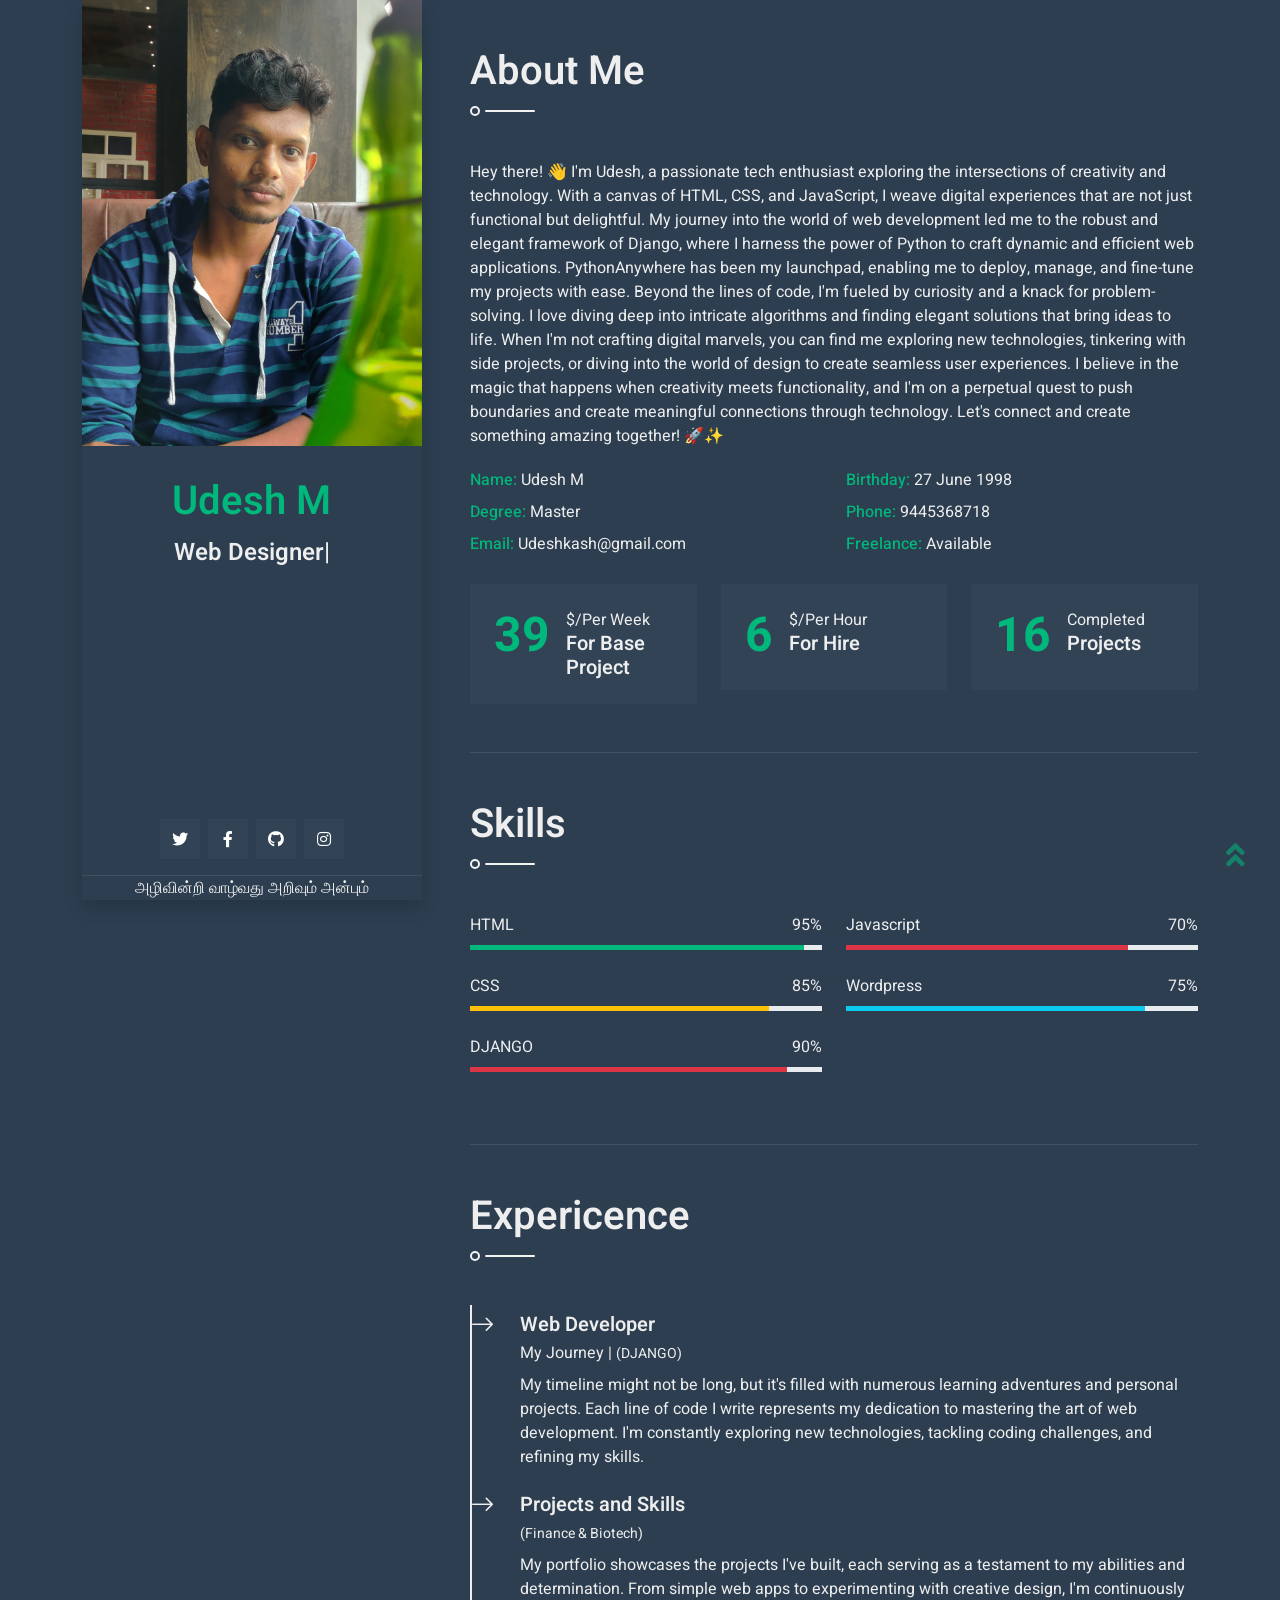
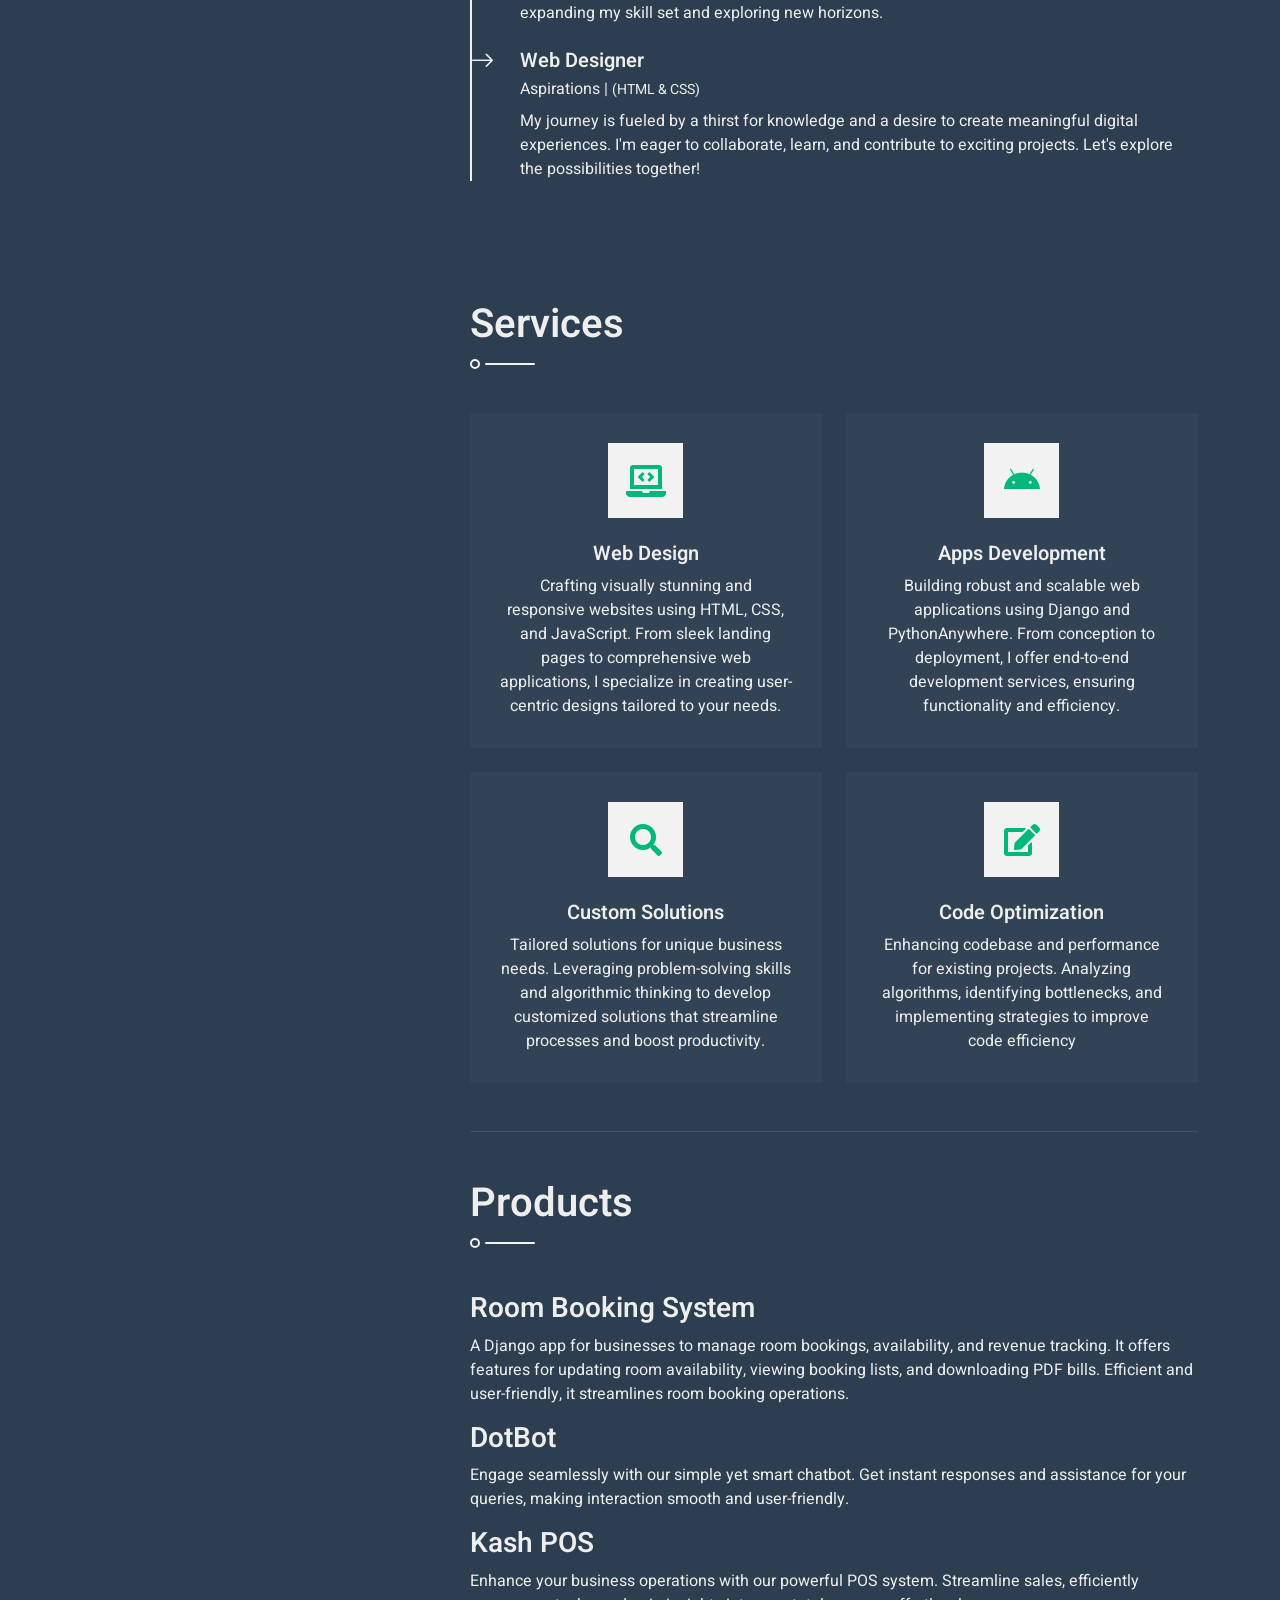
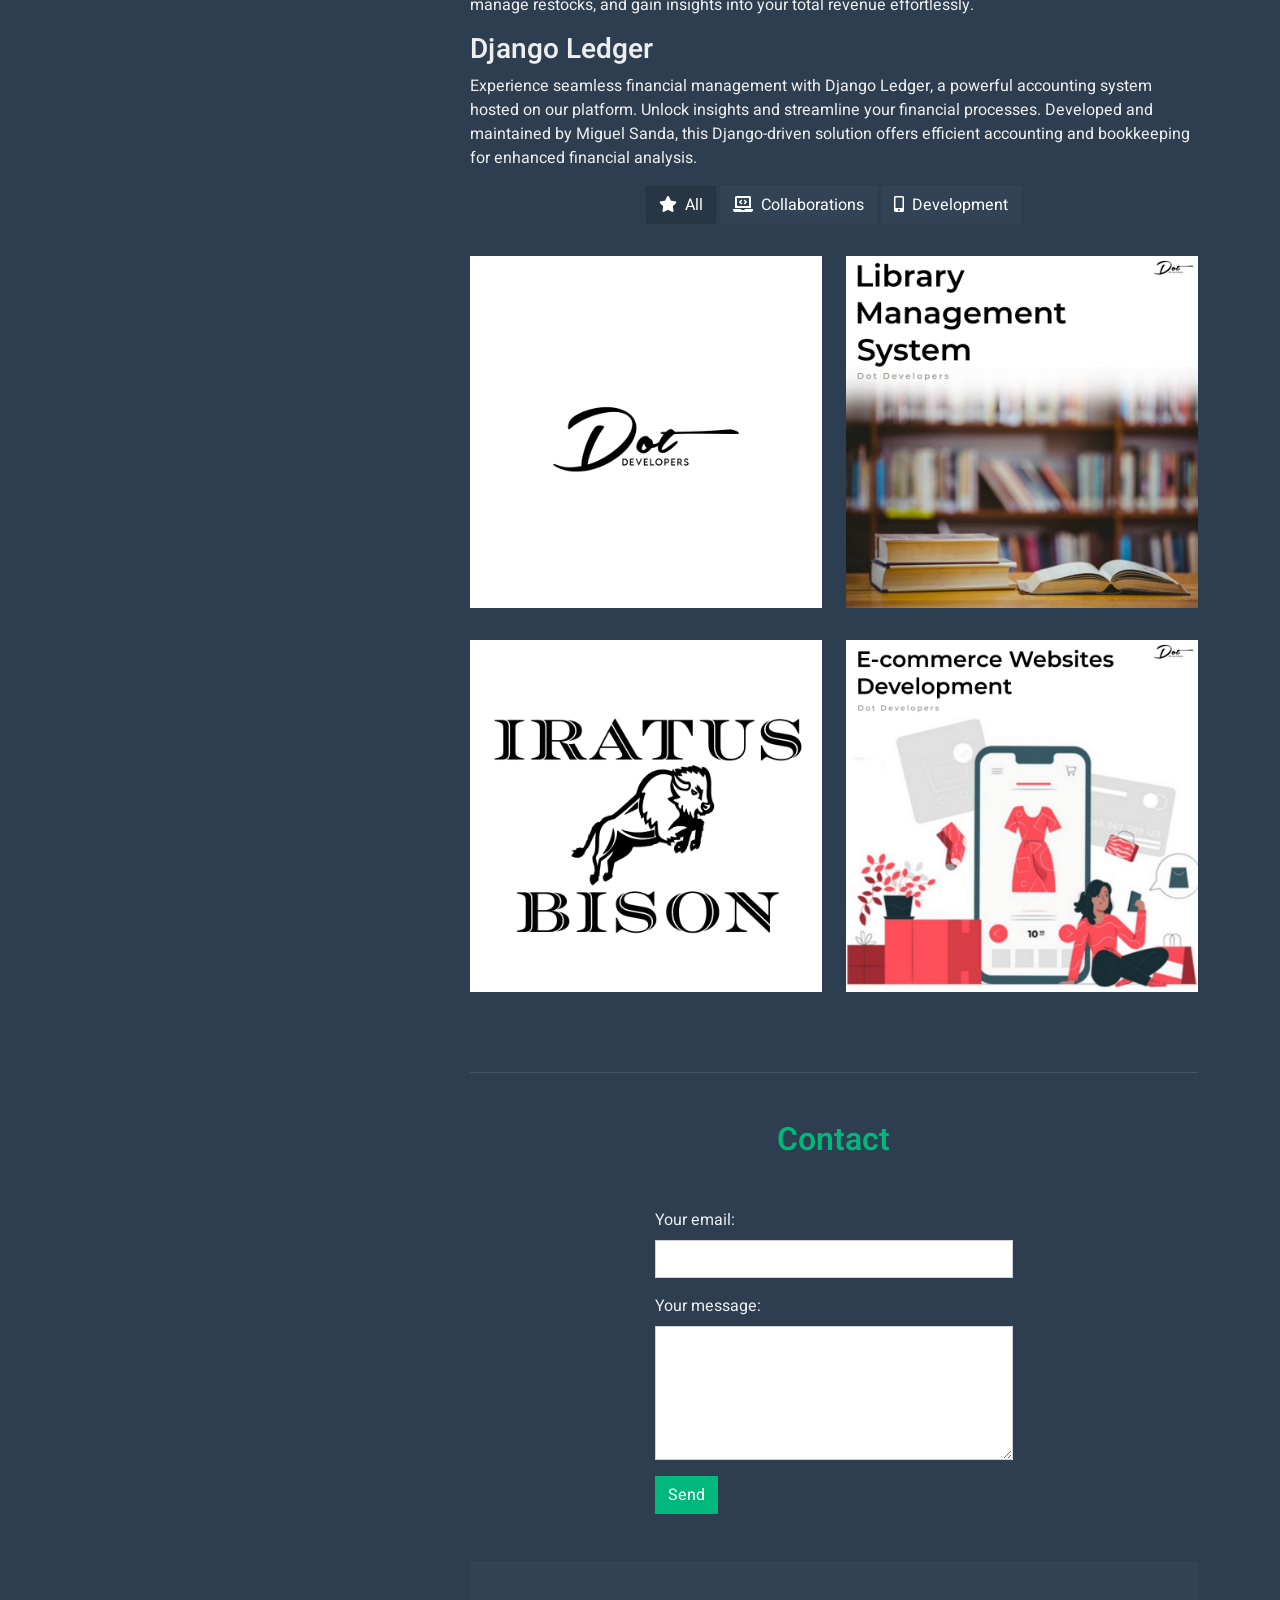
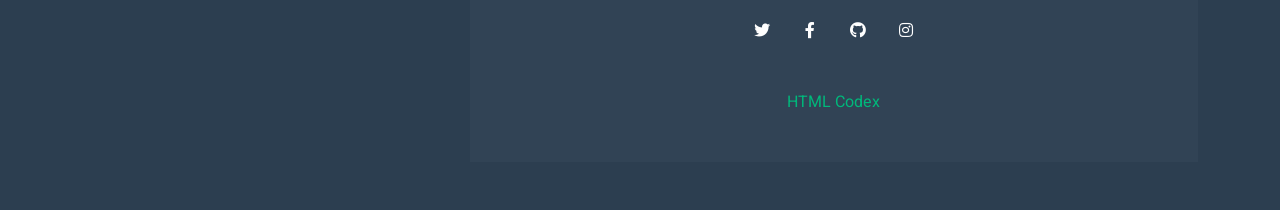
==== index.html @ 9a6ef57c "Update index.html" ====
<!DOCTYPE html>
<html lang="en">
    <head>
        <met#aeb3b8et="utf-8">
        <title>Udesh</title>
        <meta content="width=device-width, initial-scale=1.0" name="viewport">
        <meta content="Free Website Template" name="keywords">
        <meta content="Free Website Template" name="description">

        <!-- Favicon -->
        <link href="img/favicon.ico" rel="icon">

        <!-- Google Web Fonts -->
        <link rel="preconnect" href="https://fonts.googleapis.com">
        <link rel="preconnect" href="https://fonts.gstatic.com" crossorigin>
        <link href="https://fonts.googleapis.com/css2?family=Heebo:wght@300;400;500;600;700&display=swap" rel="stylesheet">

        <!-- Icon Font Stylesheet -->
        <link href="https://cdnjs.cloudflare.com/ajax/libs/font-awesome/5.10.0/css/all.min.css" rel="stylesheet">
        <link href="https://cdn.jsdelivr.net/npm/bootstrap-icons@1.4.1/font/bootstrap-icons.css" rel="stylesheet">

        <!-- Libraries Stylesheet -->
        <link href="lib/owlcarousel/assets/owl.carousel.min.css" rel="stylesheet">
        <link href="lib/lightbox/css/lightbox.min.css" rel="stylesheet">
        <link href="lib/animate/animate.min.css" rel="stylesheet">

        <!-- Customized Bootstrap Stylesheet -->
        <link href="css/bootstrap.min.css" rel="stylesheet">

        <!-- Template Stylesheet -->
        <link href="css/style.css" rel="stylesheet">
    </head>

    <body>
        <!-- Spinner Start -->
        <div id="spinner" class="show bg-white position-fixed translate-middle w-100 vh-100 top-50 start-50 d-flex align-items-center justify-content-center">
            <div class="spinner-border text-primary" style="width: 3rem; height: 3rem;" role="status">
                <span class="sr-only">Loading...</span>
            </div>
        </div>
        <!-- Spinner End -->

        <div class="container">
            <div class="row g-5">
                <div class="col-lg-4 sticky-lg-top vh-100">
                    <div class="d-flex flex-column h-100 text-center overflow-auto shadow">
                        <img class="w-100 img-fluid mb-4" src="img/profile.jpg" alt="Image">
                        <h1 class="text-primary mt-2">Udesh M</h1>
                        <div class="mb-4" style="height: 22px;">
                            <h4 class="typed-text-output d-inline-block text-light"></h4>
                            <div class="typed-text d-none">Web Designer, Web Developer, Front End Developer, App Designer, App Developer</div>
                        </div>
                        <div class="d-flex justify-content-center mt-auto mb-3">
                            <a class="btn btn-secondary btn-square mx-1" href="https://x.com/UdeshKashmiri?t=xtKpvPc9Q94ovU-sNocijQ&s=09" target="_blank"><i class="fab fa-twitter"></i></a>
                            <a class="btn btn-secondary btn-square mx-1" href="https://www.facebook.com/udesh.kashmiri/" target="_blank"><i class="fab fa-facebook-f"></i></a>
                            <a class="btn btn-secondary btn-square mx-1" href="https://github.com/iratusbison" target="_blank"><i class="fab fa-github"></i></a>

                            <a class="btn btn-secondary btn-square mx-1" href="https://www.instagram.com/udesh_kash/?igshid=NzZlODBkYWE4Ng%3D%3D" target="_blank"><i class="fab fa-instagram"></i></a>
                        </div>
                        <div class="d-flex align-items-end justify-content-between border-top">
                            
                          
                        </div>
                        அழிவின்றி வாழ்வது அறிவும் அன்பும்
                    </div>
                </div>
                <div class="col-lg-8">
                    <!-- About Start -->
                    <section class="py-5 border-bottom wow fadeInUp" data-wow-delay="0.1s">
                        <h1 class="title pb-3 mb-5">About Me</h1>
                        <p>Hey there! 👋 I'm Udesh, a passionate tech enthusiast exploring the intersections of creativity and technology. With a canvas of HTML, CSS, and JavaScript, I weave digital experiences that are not just functional but delightful.

                            My journey into the world of web development led me to the robust and elegant framework of Django, where I harness the power of Python to craft dynamic and efficient web applications. PythonAnywhere has been my launchpad, enabling me to deploy, manage, and fine-tune my projects with ease.
                            
                            Beyond the lines of code, I'm fueled by curiosity and a knack for problem-solving. I love diving deep into intricate algorithms and finding elegant solutions that bring ideas to life.
                            
                            When I'm not crafting digital marvels, you can find me exploring new technologies, tinkering with side projects, or diving into the world of design to create seamless user experiences.
                            
                            I believe in the magic that happens when creativity meets functionality, and I'm on a perpetual quest to push boundaries and create meaningful connections through technology.
                            
                            Let's connect and create something amazing together! 🚀✨</p>
                        <div class="row mb-4">
                            <div class="col-sm-6 py-1">
                                <span class="fw-medium text-primary">Name:</span> Udesh M
                            </div>
                            <div class="col-sm-6 py-1">
                                <span class="fw-medium text-primary">Birthday:</span> 27 June 1998
                            </div>
                            <div class="col-sm-6 py-1">
                                <span class="fw-medium text-primary">Degree:</span> Master
                            </div>
                            
                            <div class="col-sm-6 py-1">
                                <span class="fw-medium text-primary">Phone:</span> 9445368718
                            </div>
                            <div class="col-sm-6 py-1">
                                <span class="fw-medium text-primary">Email:</span> Udeshkash@gmail.com
                            </div>
                            
                            <div class="col-sm-6 py-1">
                                <span class="fw-medium text-primary">Freelance:</span> Available
                            </div>
                        </div>
                        <div class="row g-4">
                            <div class="col-md-4 col-lg-6 col-xl-4">
                                <div class="d-flex bg-secondary p-4">
                                    <h1 class="flex-shrink-0 display-5 text-primary mb-0" data-toggle="counter-up">50</h1>
                                    <div class="ps-3">
                                        <p class="mb-0">$/Per Week </p>
                                        <h5 class="mb-0">For Base Project</h5>
                                    </div>
                                </div>
                            </div>
                            <div class="col-md-4 col-lg-6 col-xl-4">
                                <div class="d-flex bg-secondary p-4">
                                    <h1 class="flex-shrink-0 display-5 text-primary mb-0" data-toggle="counter-up">8 </h1>
                                    <div class="ps-3">
                                        <p class="mb-0">$/Per Hour</p>
                                        <h5 class="mb-0">For Hire</h5>
                                    </div>
                                </div>
                            </div>
                            <div class="col-md-4 col-lg-6 col-xl-4">
                                <div class="d-flex bg-secondary p-4">
                                    <h1 class="flex-shrink-0 display-5 text-primary mb-0" data-toggle="counter-up">20</h1>
                                    <div class="ps-3">
                                        <p class="mb-0">Completed</p>
                                        <h5 class="mb-0">Projects</h5>
                                    </div>
                                </div>
                            </div>
                        </div>
                    </section>
                    <!-- About End -->

                    <!-- Skills Start -->
                    <section class="py-5 border-bottom wow fadeInUp" data-wow-delay="0.1s">
                        <h1 class="title pb-3 mb-5">Skills</h1>
                        <div class="row">
                            <div class="col-sm-6">
                                <div class="skill mb-4">
                                    <div class="d-flex justify-content-between">
                                        <p class="mb-2">HTML</p>
                                        <p class="mb-2">95%</p>
                                    </div>
                                    <div class="progress">
                                        <div class="progress-bar bg-primary" role="progressbar" aria-valuenow="95" aria-valuemin="0" aria-valuemax="100"></div>
                                    </div>
                                </div>
                                <div class="skill mb-4">
                                    <div class="d-flex justify-content-between">
                                        <p class="mb-2">CSS</p>
                                        <p class="mb-2">85%</p>
                                    </div>
                                    <div class="progress">
                                        <div class="progress-bar bg-warning" role="progressbar" aria-valuenow="85" aria-valuemin="0" aria-valuemax="100"></div>
                                    </div>
                                </div>
                                <div class="skill mb-4">
                                    <div class="d-flex justify-content-between">
                                        <p class="mb-2">DJANGO</p>
                                        <p class="mb-2">90%</p>
                                    </div>
                                    <div class="progress">
                                        <div class="progress-bar bg-danger" role="progressbar" aria-valuenow="90" aria-valuemin="0" aria-valuemax="100"></div>
                                    </div>
                                </div>
                            </div>
                            <div class="col-sm-6">
                                <div class="skill mb-4">
                                    <div class="d-flex justify-content-between">
                                        <p class="mb-2">Javascript</p>
                                        <p class="mb-2">70%</p>
                                    </div>
                                    <div class="progress">
                                        <div class="progress-bar bg-danger" role="progressbar" aria-valuenow="80" aria-valuemin="0" aria-valuemax="100"></div>
                                    </div>
                                </div>
                                <div class="skill mb-4">
                                 
                                    
                                </div>
                                <div class="skill mb-4">
                                    <div class="d-flex justify-content-between">
                                        <p class="mb-2">Wordpress</p>
                                        <p class="mb-2">75%</p>
                                    </div>
                                    <div class="progress">
                                        <div class="progress-bar bg-info" role="progressbar" aria-valuenow="85" aria-valuemin="0" aria-valuemax="100"></div>
                                    </div>
                                </div>
                            </div>
                        </div>
                    </section>
                    <!-- Skills End -->

                    <!-- Expericence Start -->
                    <section class="py-5 wow fadeInUp" data-wow-delay="0.1s">
                        <h1 class="title pb-3 mb-5">Expericence</h1>
                        <div class="border-start border-2 border-light pt-2 ps-5">
                            <div class="position-relative mb-4">
                                <span class="bi bi-arrow-right fs-4 text-light position-absolute" style="top: -5px; left: -50px;"></span>
                                <h5 class="mb-1">Web Developer</h5>
                                <p class="mb-2">My Journey | <small>(DJANGO)</small></p>
                                <p>My timeline might not be long, but it's filled with numerous learning adventures and personal projects. Each line of code I write represents my dedication to mastering the art of web development. I'm constantly exploring new technologies, tackling coding challenges, and refining my skills.</p>
                            </div>
                            <div class="position-relative mb-4">
                                <span class="bi bi-arrow-right fs-4 text-light position-absolute" style="top: -5px; left: -50px;"></span>
                                <h5 class="mb-1">Projects and Skills</h5>
                                <p class="mb-2">  <small>(Finance & Biotech)</small></p>
                                <p>My portfolio showcases the projects I've built, each serving as a testament to my abilities and determination. From simple web apps to experimenting with creative design, I'm continuously expanding my skill set and exploring new horizons.</p>
                            </div>
                            <div class="position-relative mb-4">
                                <span class="bi bi-arrow-right fs-4 text-light position-absolute" style="top: -5px; left: -50px;"></span>
                                <h5 class="mb-1">Web Designer</h5>
                                <p class="mb-2">Aspirations | <small>(HTML & CSS)</small></p>
                                <p>My journey is fueled by a thirst for knowledge and a desire to create meaningful digital experiences. I'm eager to collaborate, learn, and contribute to exciting projects. Let's explore the possibilities together!</p>
                            </div>
                        </div>
                    </section>
                    <!-- Expericence End -->

                    <!-- Subscribe Start 
                    <section class="wow fadeInUp" data-wow-delay="0.1s">
                        <div class="bg-secondary text-center p-5">
                            <h1 class="text-white font-weight-bold">Subscribe My Newsletter</h1>
                            <p class="text-white">Subscribe and get my latest article in your inbox</p>
                            <div class="position-relative w-100">
                                <input class="form-control bg-dark border-0 w-100 py-3 ps-4 pe-5" type="text" placeholder="Your email">
                                <button type="button" class="btn btn-primary py-2 position-absolute top-0 end-0 mt-2 me-2">Subscribe</button>
                            </div>
                        </div>
                    </section>
                   Subscribe End -->

                    <!-- Services Start -->
                    <section class="py-5 border-bottom wow fadeInUp" data-wow-delay="0.1s">
                        <h1 class="title pb-3 mb-5">Services</h1>
                        <div class="row g-4">
                            <div class="col-md-6">
                                <div class="service-item">
                                    <i class="fa fa-2x fa-laptop-code mx-auto mb-4"></i>
                                    <h5 class="mb-2">Web Design</h5>
                                    <p class="mb-0">Crafting visually stunning and responsive websites using HTML, CSS, and JavaScript. From sleek landing pages to comprehensive web applications, I specialize in creating user-centric designs tailored to your needs.</p>
                                </div>
                            </div>
                            <div class="col-md-6">
                                <div class="service-item">
                                    <i class="fab fa-2x fa-android mx-auto mb-4"></i>
                                    <h5 class="mb-2">Apps Development</h5>
                                    <p class="mb-0">Building robust and scalable web applications using Django and PythonAnywhere. From conception to deployment, I offer end-to-end development services, ensuring functionality and efficiency.</p>
                                </div>
                            </div>
                            <div class="col-md-6">
                                <div class="service-item">
                                    <i class="fa fa-2x fa-search mx-auto mb-4"></i>
                                    <h5 class="mb-2">Custom Solutions</h5>
                                    <p class="mb-0">Tailored solutions for unique business needs. Leveraging problem-solving skills and algorithmic thinking to develop customized solutions that streamline processes and boost productivity.</p>
                                </div>
                            </div>
                            <div class="col-md-6">
                                <div class="service-item">
                                    <i class="fa fa-2x fa-edit mx-auto mb-4"></i>
                                    <h5 class="mb-2">Code Optimization</h5>
                                    <p class="mb-0">Enhancing codebase and performance for existing projects. Analyzing algorithms, identifying bottlenecks, and implementing strategies to improve code efficiency</p>
                                </div>
                            </div>
                        </div>
                    </section>
                    <!-- Services End -->

                    <!-- Portfolio Start -->
                    
                    <section class="py-5 border-bottom wow fadeInUp" data-wow-delay="0.1s">
                        <h1 class="title pb-3 mb-5">Products</h1>
                    <!-- bookinglist -->
<div class="app-description">
    <h3>Room Booking System</h3>
    <p> A Django app for businesses to manage room bookings, availability, and revenue tracking. It offers features for updating room availability, viewing booking lists, and downloading PDF bills. Efficient and user-friendly, it streamlines room booking operations.</p>
   
</div>
<!-- Simple Chatbot App -->
<div class="app-description">
    <h3>DotBot</h3>
    <p> Engage seamlessly with our simple yet smart chatbot. Get instant responses and assistance for your queries, making interaction smooth and user-friendly.</p>
   
</div>

<!-- Sales, Restock, and Total Revenue Management POS App -->
<div class="app-description">
    <h3>Kash POS</h3>
    <p> Enhance your business operations with our powerful POS system. Streamline sales, efficiently manage restocks, and gain insights into your total revenue effortlessly.</p>
    
</div>
   <!-- Finance Management App -->
   <div class="app-description">
    <h3>Django Ledger</h3>
    <p>Experience seamless financial management with Django Ledger, a powerful accounting system hosted on our platform. Unlock insights and streamline your financial processes. Developed and maintained by Miguel Sanda, this Django-driven solution offers efficient accounting and bookkeeping for enhanced financial analysis.</p>
   
</div>

       <section>
                        <div class="row">
                            <div class="col-12">
                                <div class="row">
                                    <div class="col-12 text-center mb-2">
                                        <ul class="list-inline mb-4" id="portfolio-flters">
                                            <li class="btn btn-secondary active"  data-filter="*"><i class="fa fa-star me-2"></i>All</li>
                                            <li class="btn btn-secondary" data-filter=".first"><i class="fa fa-laptop-code me-2"></i>Collaborations</li>
                                            <li class="btn btn-secondary" data-filter=".second"><i class="fa fa-mobile-alt me-2"></i>Development</li>
                                        </ul>
                                    </div>
                                </div>
                                <div class="row portfolio-container">
                                    <div class="col-md-6 mb-4 portfolio-item first">
                                        <div class="position-relative overflow-hidden mb-2">
                                            <img class="img-fluid w-100" src="img/dot.jpg" alt="">
                                            <div class="portfolio-btn d-flex align-items-center justify-content-center">
                                                <a href="img/dot.jpg" data-lightbox="portfolio">
                                                    <i class="bi bi-plus text-light"></i>
                                                </a>
                                            </div>
                                        </div>
                                    </div>
                                    <div class="col-md-6 mb-4 portfolio-item second">
                                        <div class="position-relative overflow-hidden mb-2">
                                            <img class="img-fluid w-100" src="img/lib.jpg" alt="">
                                            <div class="portfolio-btn d-flex align-items-center justify-content-center">
                                                <a href="img/lib.jpg" data-lightbox="portfolio">
                                                    <i class="bi bi-plus text-light"></i>
                                                </a>
                                            </div>
                                        </div>
                                    </div>
                                    <div class="col-md-6 mb-4 portfolio-item first">
                                        <div class="position-relative overflow-hidden mb-2">
                                            <img class="img-fluid w-100" src="img/bison1.jpg" alt="">
                                            <div class="portfolio-btn d-flex align-items-center justify-content-center">
                                                <a href="img/bison1.jpg" data-lightbox="portfolio">
                                                    <i class="bi bi-plus text-light"></i>
                                                </a>
                                            </div>
                                        </div>
                                    </div>
                                    <div class="col-md-6 mb-4 portfolio-item second">
                                        <div class="position-relative overflow-hidden mb-2">
                                            <img class="img-fluid w-100" src="img/comm.jpg" alt="">
                                            <div class="portfolio-btn d-flex align-items-center justify-content-center">
                                                <a href="img/comm.jpg" data-lightbox="portfolio">
                                                    <i class="bi bi-plus text-light"></i>
                                                </a>
                                            </div>
                                        </div>
                                    </div>
                                </div>
                            </div>
                        </div>
                    </section>
                    </section>
                    <!-- Portfolio End -->

                    <!-- Testimonial Start 
                    <section class="py-5 border-bottom wow fadeInUp" data-wow-delay="0.1s">
                        <h1 class="title pb-3 mb-5">Testimonial</h1>
                        <div class="owl-carousel testimonial-carousel">
                            <div class="text-left">
                                <i class="fa fa-3x fa-quote-left text-primary mb-4"></i>
                                <p class="fs-4 mb-4">Dolor eirmod diam stet kasd sed. Aliqu rebum est eos. Rebum elitr dolore et eos labore, stet justo sed est sed. Diam sed sed dolor stet accusam amet eirmod eos, labore diam clita</p>
                                <div class="d-flex align-items-center">
                                    <img class="img-fluid" src="img/testimonial-1.jpg" style="width: 60px; height: 60px;">
                                    <div class="ps-3">
                                        <p class="text-primary fs-5 mb-1">Client Name</p>
                                        <i>Profession</i>
                                    </div>
                                </div>
                            </div>
                            <div class="text-left">
                                <i class="fa fa-3x fa-quote-left text-primary mb-4"></i>
                                <p class="fs-4 mb-4">Dolor eirmod diam stet kasd sed. Aliqu rebum est eos. Rebum elitr dolore et eos labore, stet justo sed est sed. Diam sed sed dolor stet accusam amet eirmod eos, labore diam clita</p>
                                <div class="d-flex align-items-center">
                                    <img class="img-fluid" src="img/testimonial-2.jpg" style="width: 60px; height: 60px;">
                                    <div class="ps-3">
                                        <p class="text-primary fs-5 mb-1">Client Name</p>
                                        <i>Profession</i>
                                    </div>
                                </div>
                            </div>
                            <div class="text-left">
                                <i class="fa fa-3x fa-quote-left text-primary mb-4"></i>
                                <p class="fs-4 mb-4">Dolor eirmod diam stet kasd sed. Aliqu rebum est eos. Rebum elitr dolore et eos labore, stet justo sed est sed. Diam sed sed dolor stet accusam amet eirmod eos, labore diam clita</p>
                                <div class="d-flex align-items-center">
                                    <img class="img-fluid" src="img/testimonial-3.jpg" style="width: 60px; height: 60px;">
                                    <div class="ps-3">
                                        <p class="text-primary fs-5 mb-1">Client Name</p>
                                        <i>Profession</i>
                                    </div>
                                </div>
                            </div>
                        </div>
                    </section> -->

                    <div class="container-xxl py-5">
                        <div class="container">
                            <div class="text-center mx-auto mb-5 wow fadeInUp" data-wow-delay="0.1s" style="max-width: 600px;">
                                <h2 class="section-title text-center text-primary px-3">Contact</h2>
                            </div>
                            <div class="row g-0 justify-content-center">
                                <div class="col-lg-8 wow fadeInUp" data-wow-delay="0.5s">
                                    <form action="https://formspree.io/f/mzbnpnqv" method="POST">
                                        <div class="mb-3">
                                            <label for="email" class="form-label">Your email:</label>
                                            <input type="email" class="form-control" id="email" name="email" style="color: black;">
                                            <!-- Set text color to black for the email input -->
                                        </div>
                                        <div class="mb-3">
                                            <label for="message" class="form-label">Your message:</label>
                                            <textarea class="form-control" id="message" name="message" rows="5" style="color: black;"></textarea>
                                            <!-- Set text color to black for the message textarea -->
                                        </div>
                                        <button type="submit" class="btn btn-primary">Send</button>
                                    </form>
                                </div>
                            </div>
                        </div>
                    </div>
                    
                    

                    <!-- Footer Start -->
                    <section class="wow fadeIn" data-wow-delay="0.1s">
                        <div class="bg-secondary text-light text-center p-5">
                            <div class="d-flex justify-content-center mb-4">
                              
                                <a class="btn btn-secondary btn-square mx-1" href="https://x.com/UdeshKashmiri?t=xtKpvPc9Q94ovU-sNocijQ&s=09" target="_blank"><i class="fab fa-twitter"></i></a>
                                <a class="btn btn-secondary btn-square mx-1" href="https://www.facebook.com/udesh.kashmiri/" target="_blank"><i class="fab fa-facebook-f"></i></a>
                                <a class="btn btn-secondary btn-square mx-1" href="https://github.com/iratusbison" target="_blank"><i class="fab fa-github"></i></a>
    
                                <a class="btn btn-secondary btn-square mx-1" href="https://www.instagram.com/udesh_kash/?igshid=NzZlODBkYWE4Ng%3D%3D" target="_blank"><i class="fab fa-instagram"></i></a>
                            </div>
                            <div class="d-flex justify-content-center mb-3">

                            </div>
							
                            <p class="m-0"> <a href="https://htmlcodex.com" target="_blank">HTML Codex</a></p>
                        </div>
                    </section>
                    <!-- Footer End -->
                </div>
            </div>
        </div>

        
        <!-- Back to Top -->
        <a href="#" class="back-to-top"><i class="fa fa-angle-double-up"></i></a>
        
        <!-- JavaScript Libraries -->
        <script src="https://code.jquery.com/jquery-3.4.1.min.js"></script>
        <script src="https://stackpath.bootstrapcdn.com/bootstrap/4.4.1/js/bootstrap.bundle.min.js"></script>
        <script src="lib/wow/wow.min.js"></script>
        <script src="lib/typed/typed.min.js"></script>
        <script src="lib/easing/easing.min.js"></script>
        <script src="lib/waypoints/waypoints.min.js"></script>
        <script src="lib/counterup/counterup.min.js"></script>
        <script src="lib/owlcarousel/owl.carousel.min.js"></script>
        <script src="lib/isotope/isotope.pkgd.min.js"></script>
        <script src="lib/lightbox/js/lightbox.min.js"></script>

        <!-- Contact Javascript File -->
        <script src="mail/jqBootstrapValidation.min.js"></script>
        <script src="mail/contact.js"></script>

        <!-- Template Javascript -->
        <script src="js/main.js"></script>
    </body>
</html>
---- css/style.css ----
/********** Template CSS **********/
:root {
  --primary: #00B87B;
  --secondary: #314355;
  --light: #F2F2F2;
  --dark: #000000;
}

#spinner {
  opacity: 0;
  visibility: hidden;
  transition: opacity .5s ease-out, visibility 0s linear .5s;
  z-index: 99999;
}

#spinner.show {
  transition: opacity .5s ease-out, visibility 0s linear 0s;
  visibility: visible;
  opacity: 1;
}

@media (max-width: 991.98px) {
  .sticky-lg-top.vh-100 {
    height: 100% !important;
  }
}

.fw-semi-bold {
  font-weight: 600;
}

.fw-medium {
  font-weight: 500;
}

.btn-square {
  width: 40px;
  height: 40px;
}

.btn-sm-square {
  width: 30px;
  height: 30px;
}

.btn-lg-square {
  width: 50px;
  height: 50px;
}

.btn-square,
.btn-sm-square,
.btn-lg-square {
  padding: 0;
  display: flex;
  align-items: center;
  justify-content: center;
}

.btn.btn-primary {
  color: #FFFFFF;
}

.typed-cursor {
  font-size: 25px;
  color: var(--light);
}

.back-to-top {
  position: fixed;
  display: none;
  width: 30px;
  height: 30px;
  text-align: center;
  line-height: 1;
  font-size: 30px;
  right: 30px;
  bottom: 30px;
  transition: background 0.5s;
  z-index: 11;
}

.back-to-top i {
  color: var(--primary);
}

.back-to-top i:hover {
  color: var(--dark);
}

.back-to-top {
  -webkit-animation: action 1s infinite alternate;
  animation: action 1s infinite alternate;
}

@-webkit-keyframes action {
  0% {
    transform: translateY(0);
  }

  100% {
    transform: translateY(-15px);
  }
}

@keyframes action {
  0% {
    transform: translateY(0);
  }

  100% {
    transform: translateY(-15px);
  }
}

.title {
  position: relative;
}

.title::before {
  position: absolute;
  content: "";
  width: 10px;
  height: 10px;
  bottom: -4px;
  left: 0;
  border: 2px solid var(--light);
  border-radius: 10px;
}

.title::after {
  position: absolute;
  content: "";
  width: 50px;
  height: 2px;
  bottom: 0;
  left: 15px;
  border-radius: 2px;
  background: var(--light);
}

.progress {
  height: 5px;
}

.progress .progress-bar {
  width: 0px;
  transition: 2s;
}

.service-item {
  padding: 30px;
  text-align: center;
  background: var(--secondary);
}

.service-item i {
  width: 75px;
  height: 75px;
  display: flex;
  align-items: center;
  justify-content: center;
  background: var(--light);
  color: var(--primary);
  transition: .5s;
}

.service-item:hover i {
  background: var(--primary);
  color: var(--light);
}

.portfolio-item .portfolio-btn {
  position: absolute;
  width: 0;
  height: 0;
  top: 50%;
  left: 50%;
  font-size: 90px;
  background: rgba(44, 62, 80, .9);
  opacity: 0;
  transition: .5s;
}

.portfolio-item:hover .portfolio-btn {
  opacity: 1;
  width: calc(100% - 60px);
  height: calc(100% - 60px);
  top: 30px;
  left: 30px;
}

.portfolio-item i {
  opacity: 0;
  transition: .3s;
  transition-delay: .3s;
}

.portfolio-item:hover i {
  opacity: 1;
}

.testimonial-carousel .owl-dots {
  margin-top: 25px;
  text-align: center;
}

.testimonial-carousel .owl-dot {
  display: inline-block;
  margin: 0 5px;
  width: 15px;
  height: 15px;
  background: var(--light);
}

.testimonial-carousel .owl-dot.active {
  background: var(--primary);
}
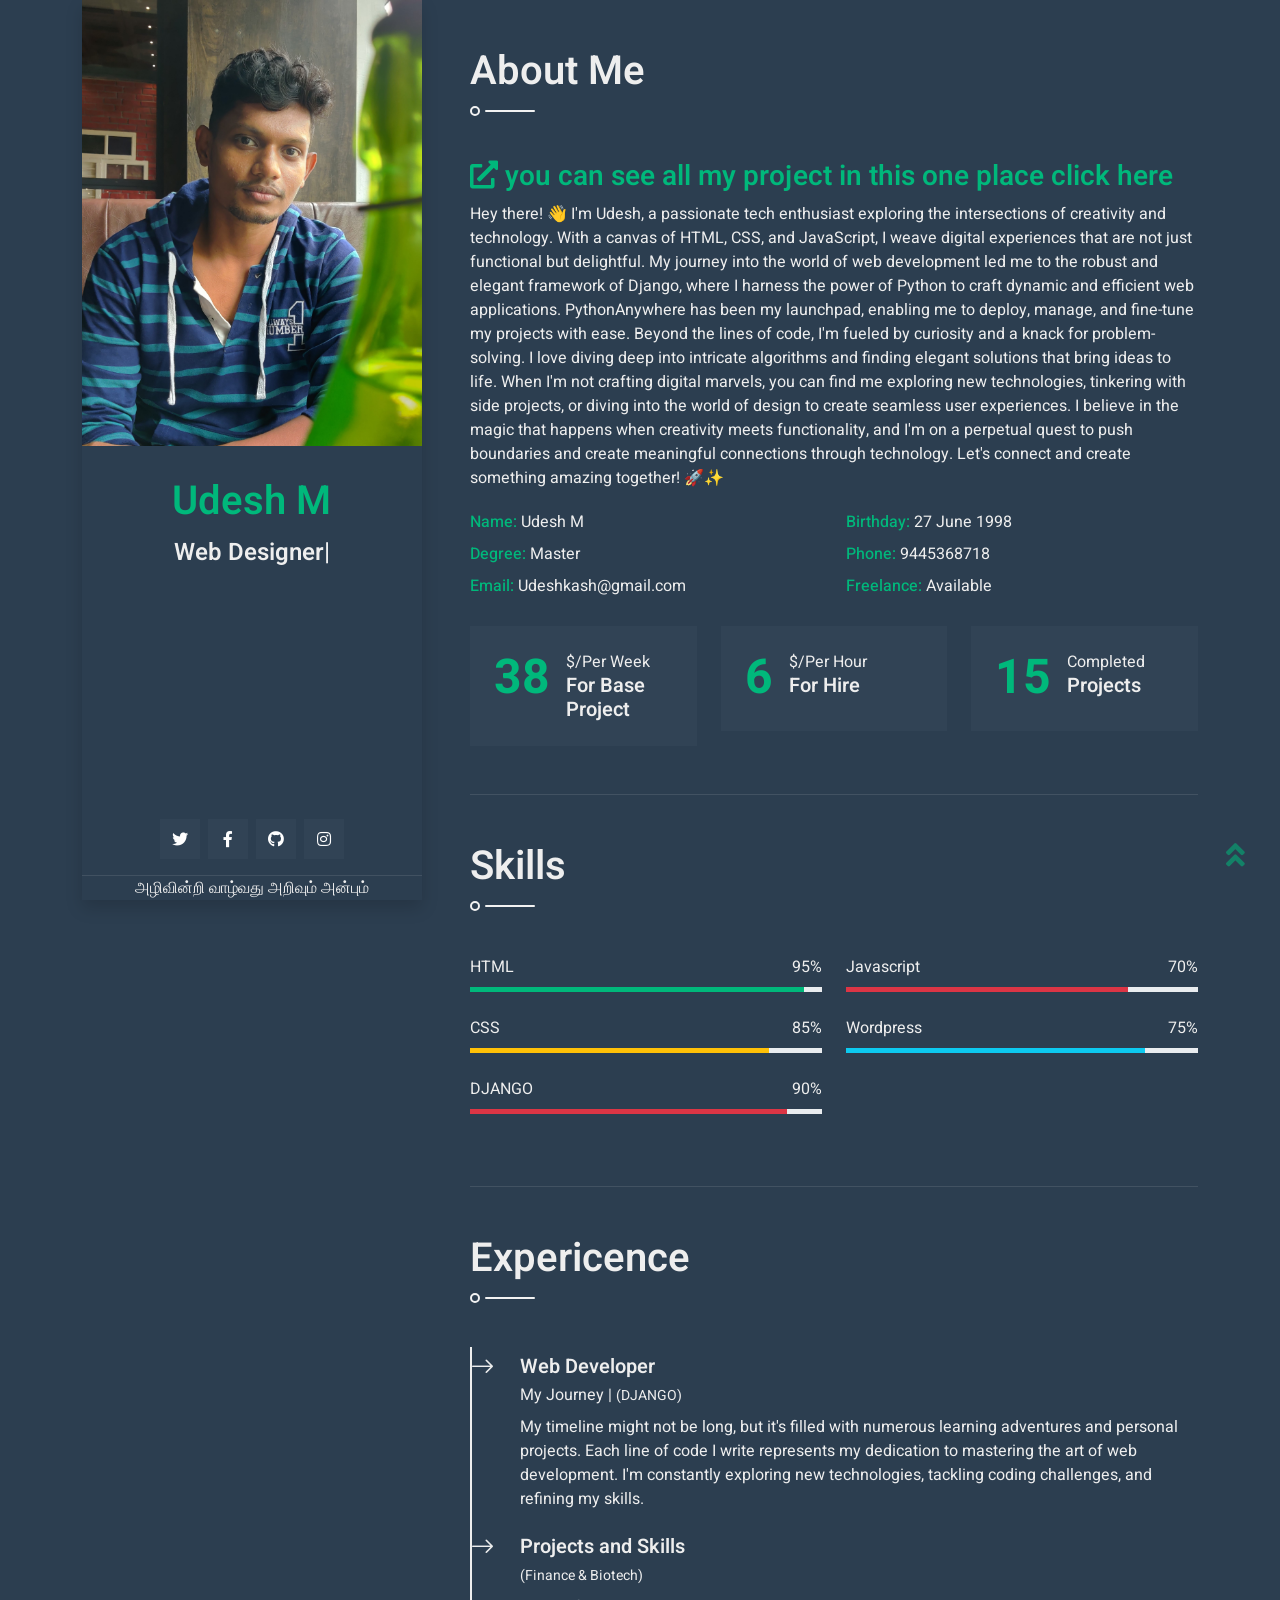
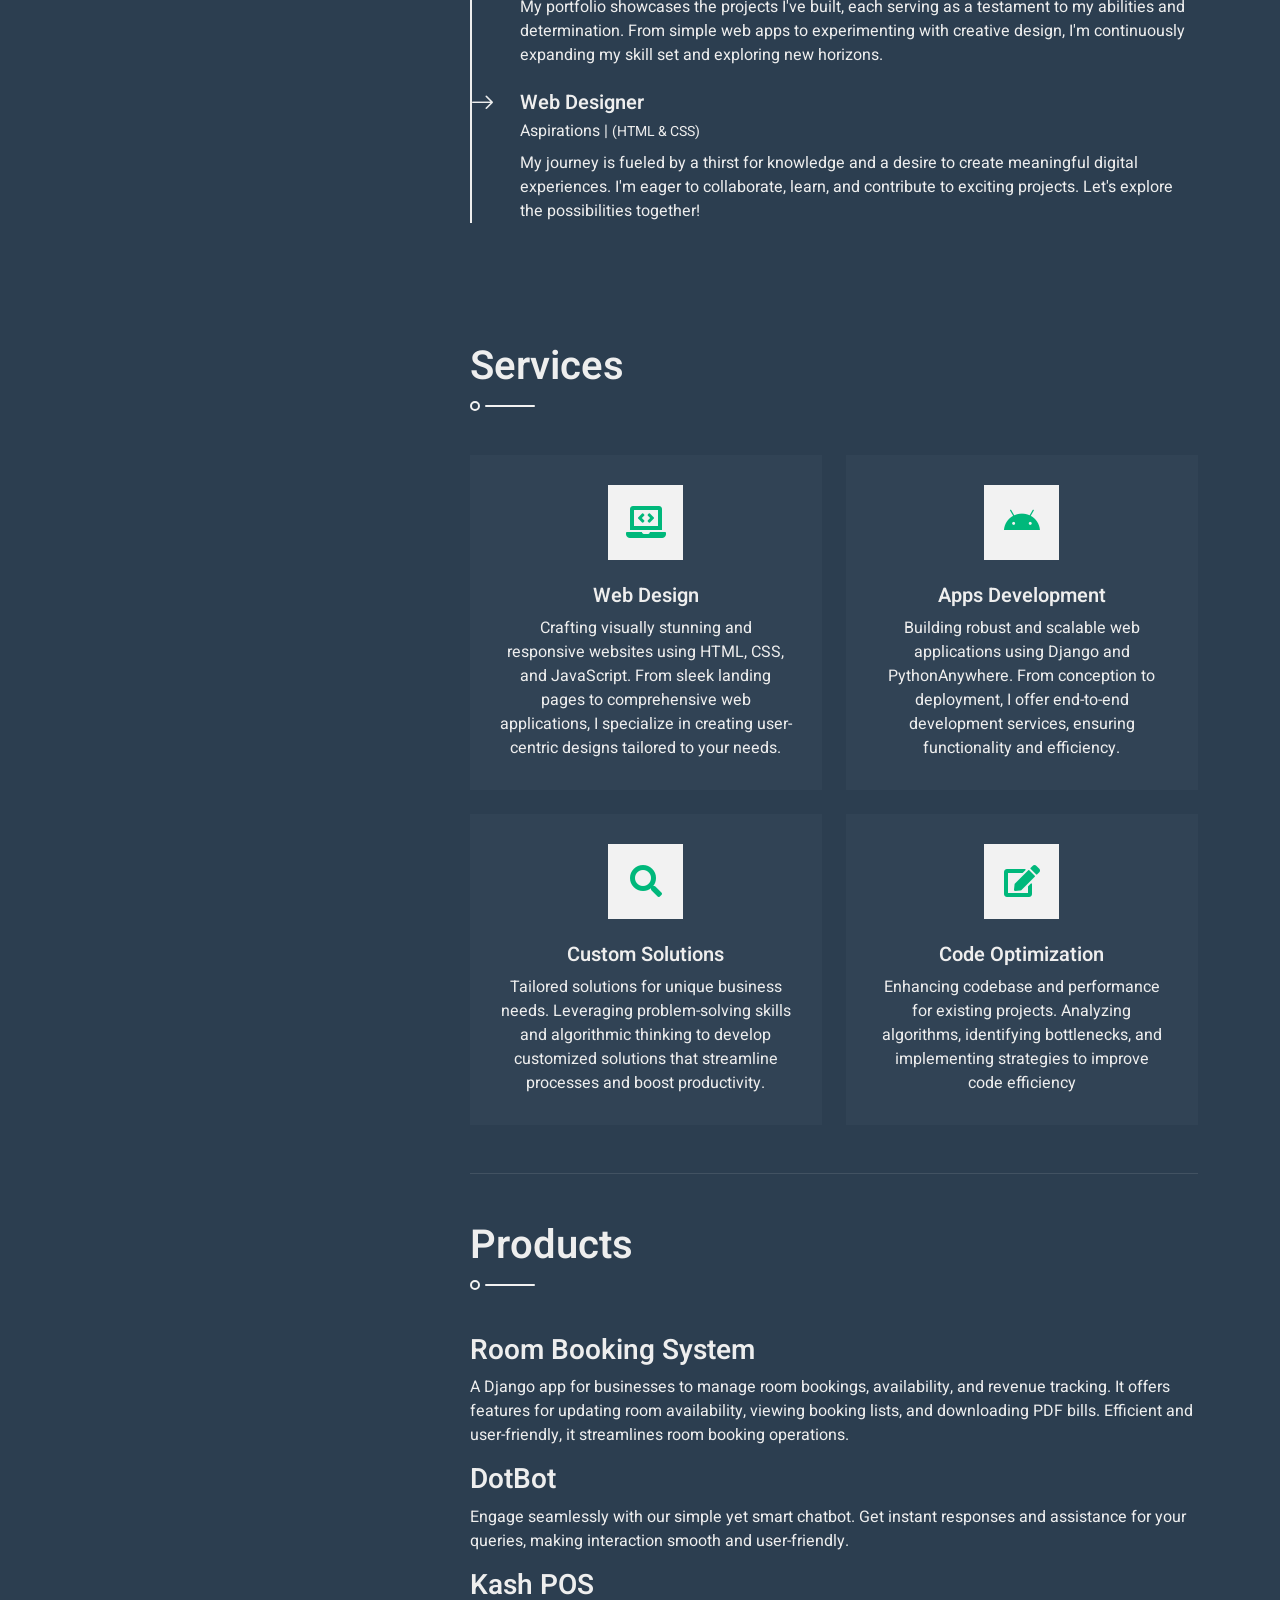
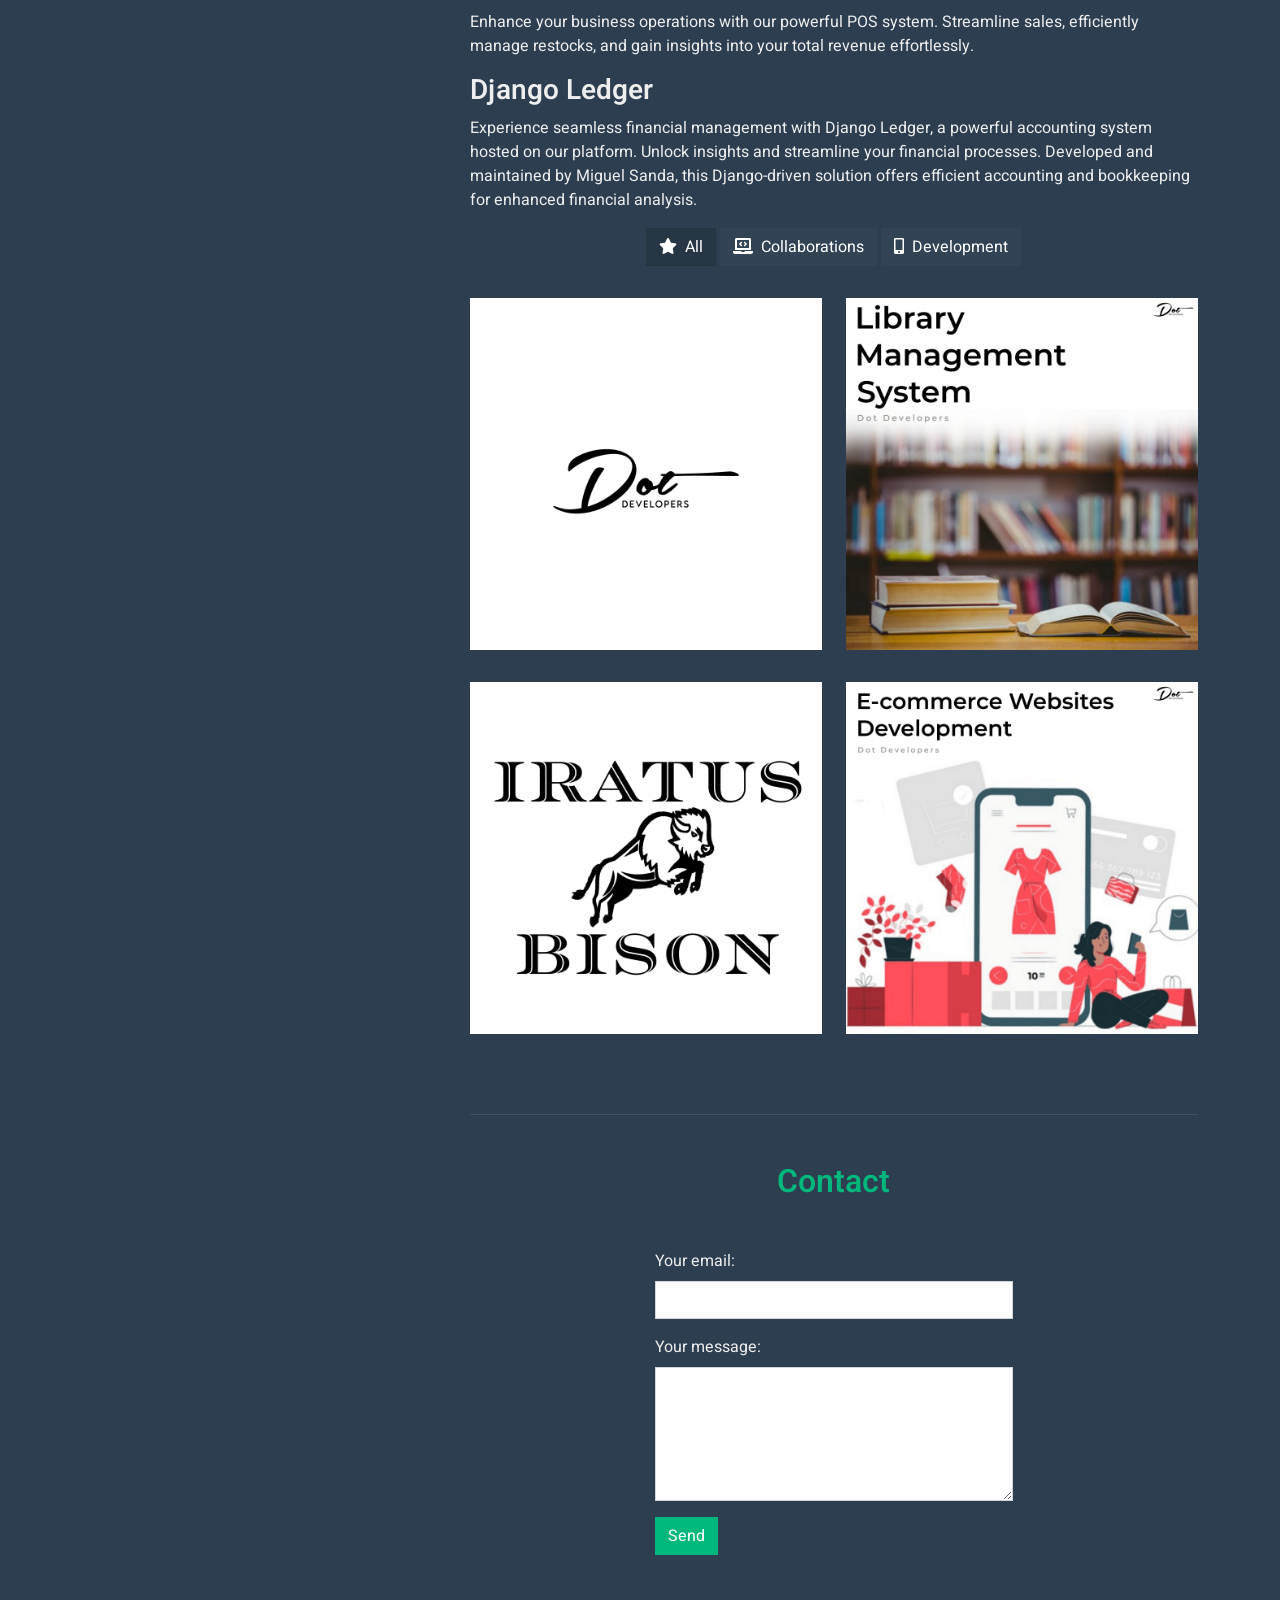
==== commit f0405d36: "Update index.html" ====
--- a/index.html
+++ b/index.html
@@ -68,6 +68,11 @@
                     <!-- About Start -->
                     <section class="py-5 border-bottom wow fadeInUp" data-wow-delay="0.1s">
                         <h1 class="title pb-3 mb-5">About Me</h1>
+			<h3><a href="iratusbison.pythonanywhere.com" target="_blank" class="white-text">
+    <span class="nav-icon"><i class="fas fa-external-link-alt"></i></span>
+    <span class="nav-text">you can see all my project in this one place click here</span>
+</a>
+</h3>
                         <p>Hey there! 👋 I'm Udesh, a passionate tech enthusiast exploring the intersections of creativity and technology. With a canvas of HTML, CSS, and JavaScript, I weave digital experiences that are not just functional but delightful.
 
                             My journey into the world of web development led me to the robust and elegant framework of Django, where I harness the power of Python to craft dynamic and efficient web applications. PythonAnywhere has been my launchpad, enabling me to deploy, manage, and fine-tune my projects with ease.
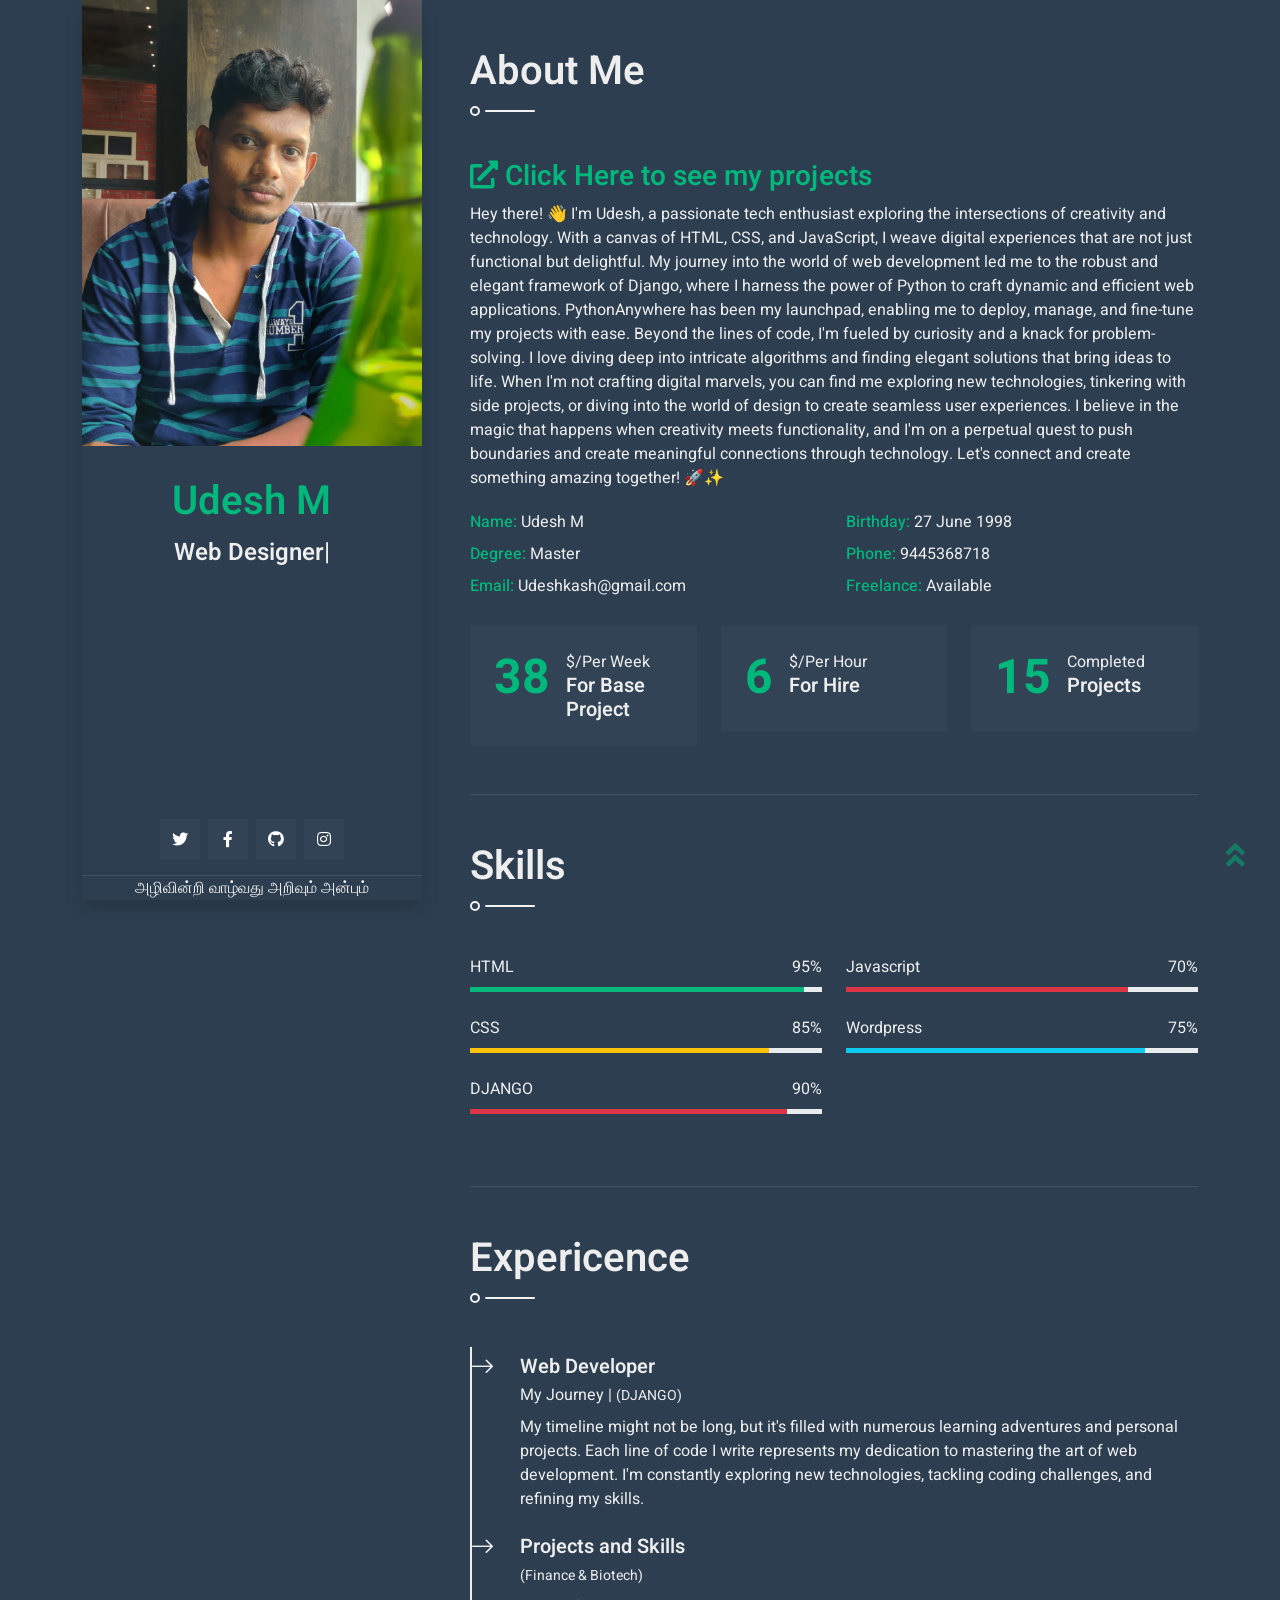
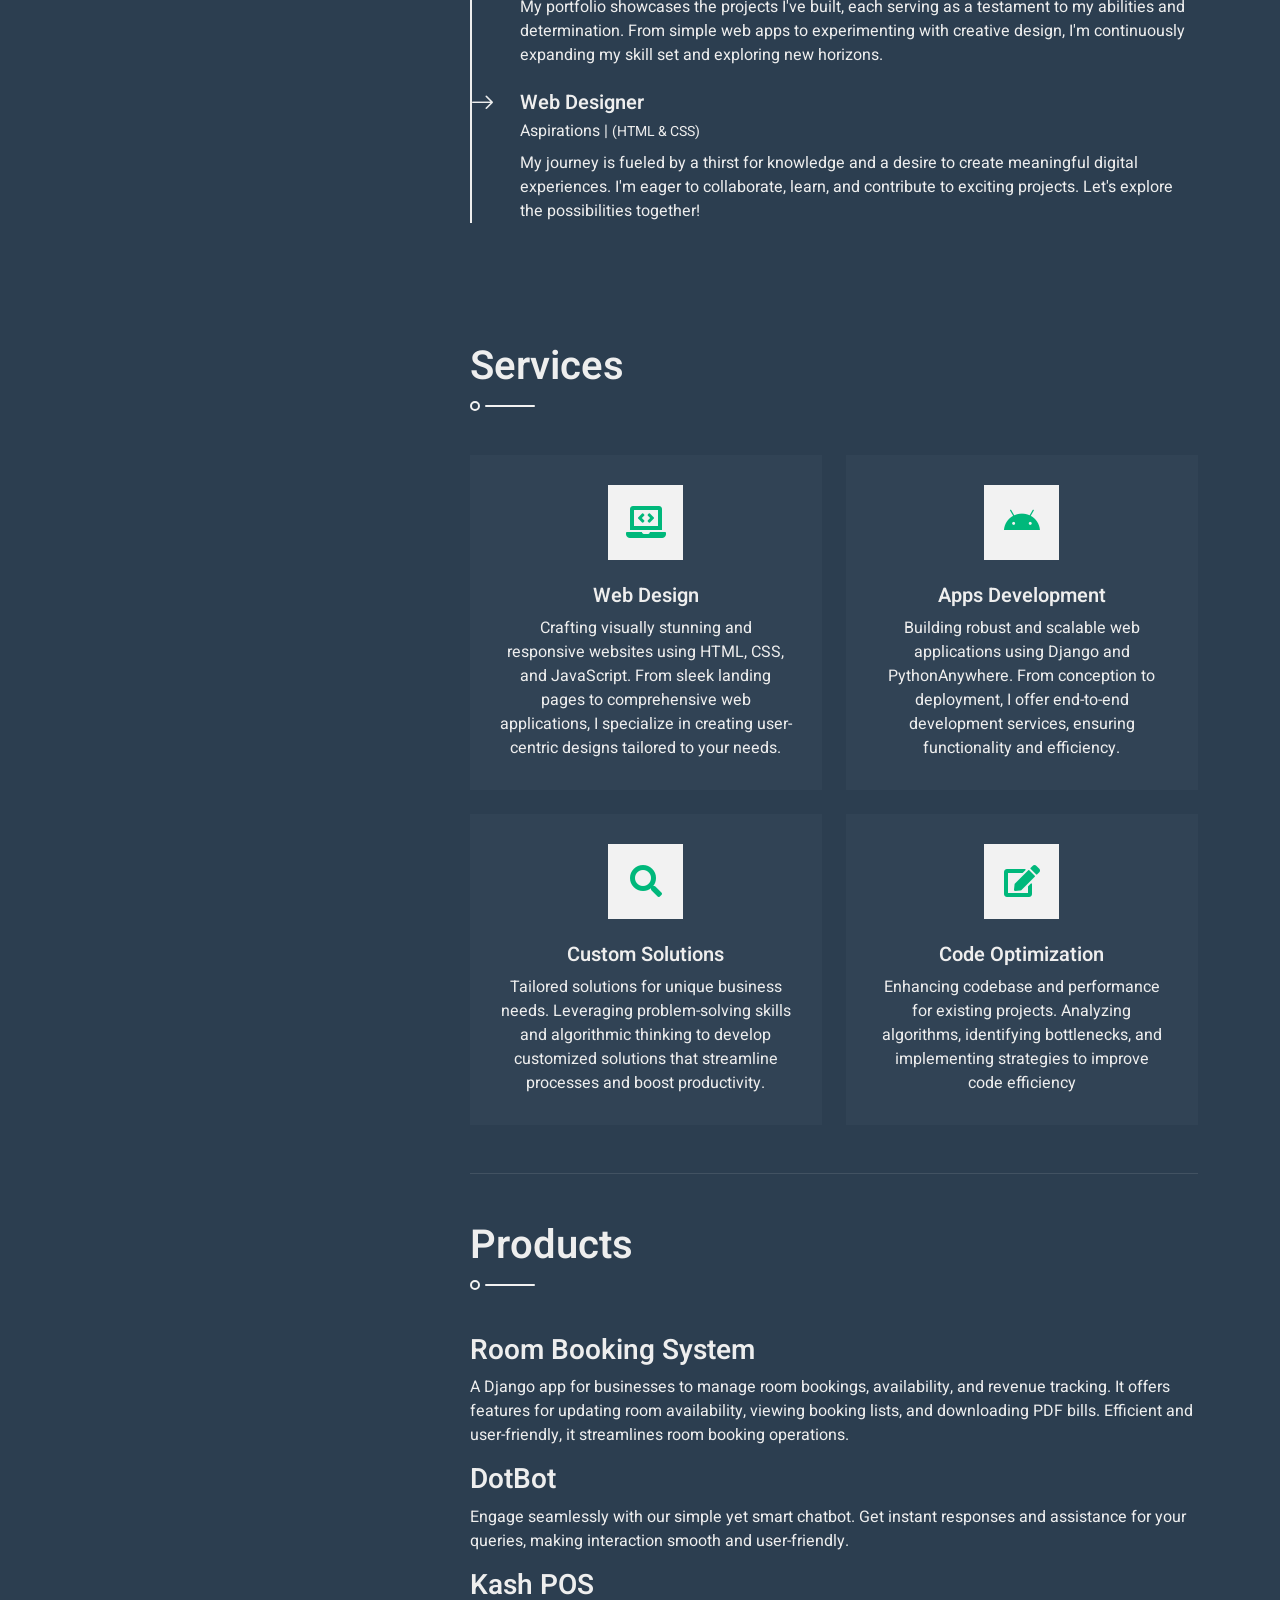
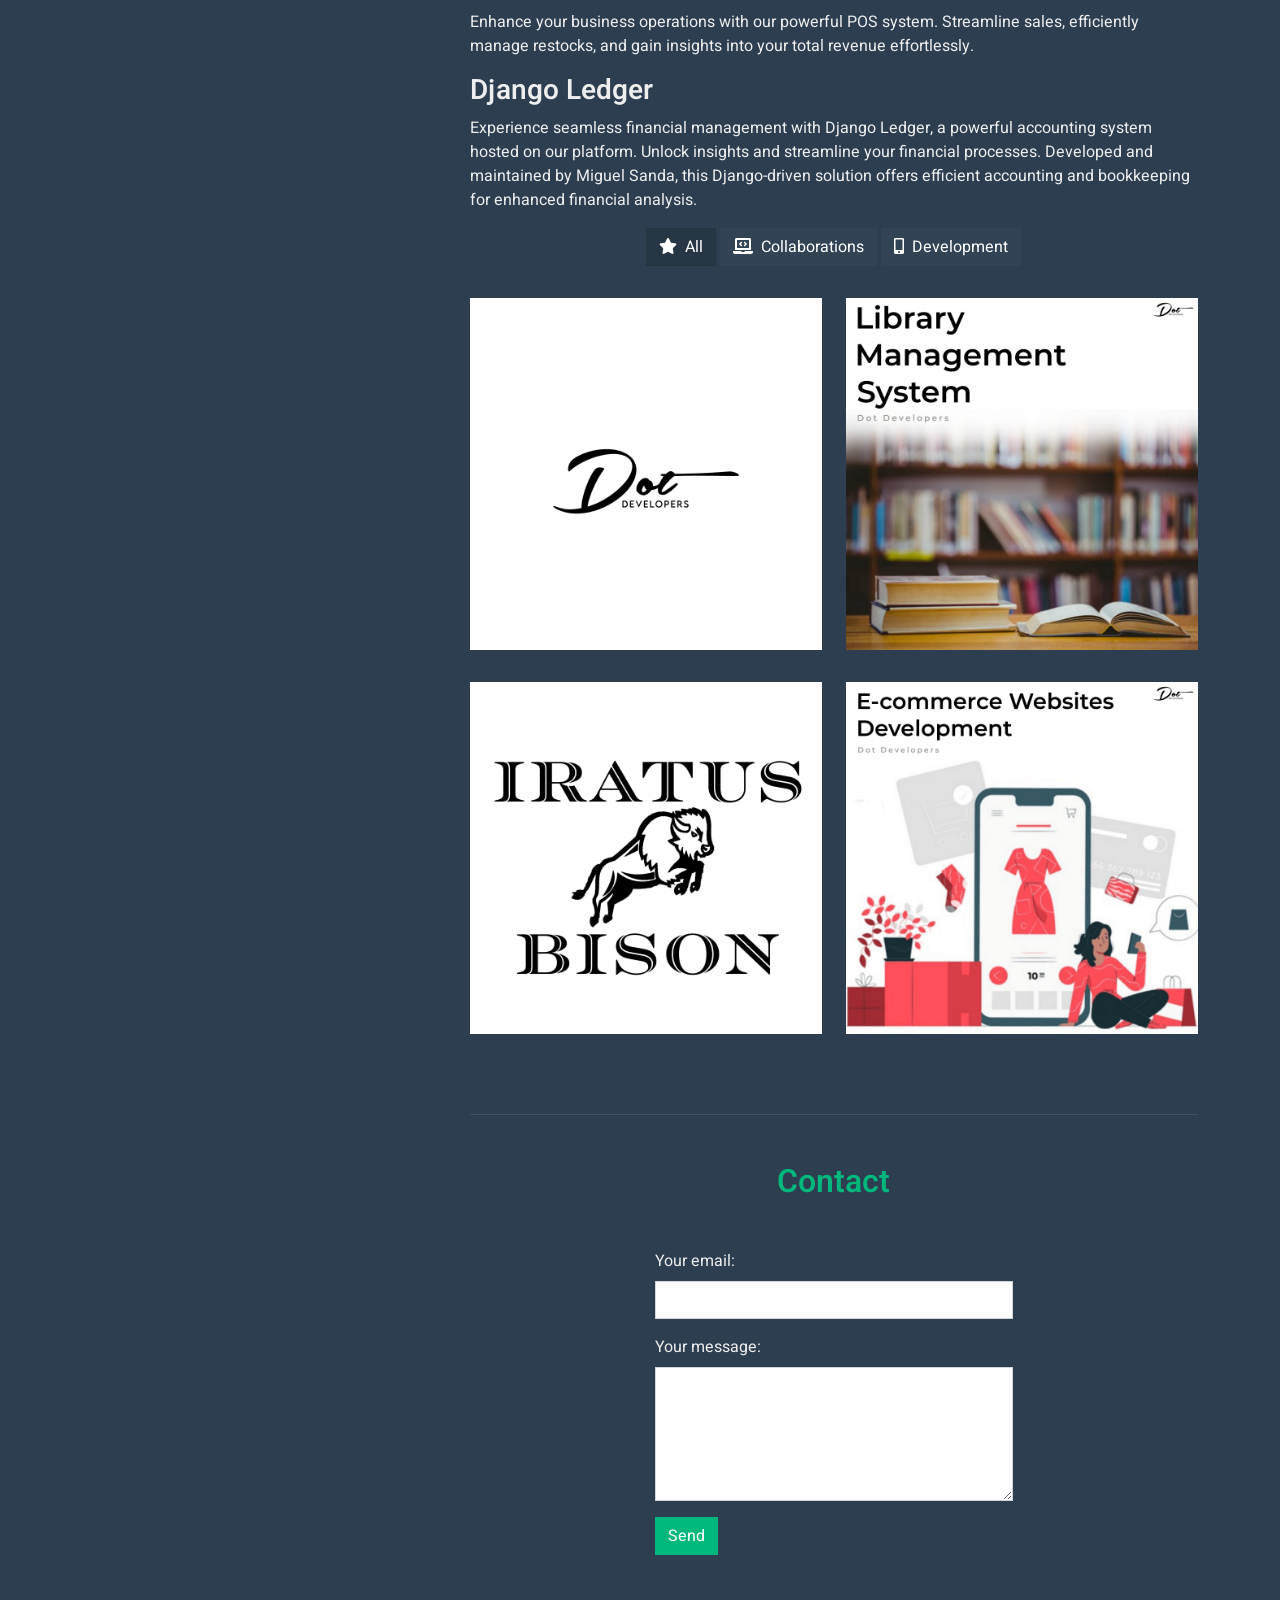
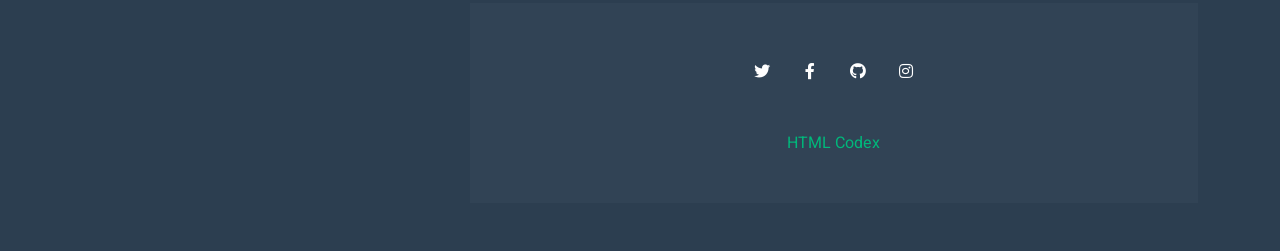
==== commit 19b08c7c: "Update index.html" ====
--- a/index.html
+++ b/index.html
@@ -68,10 +68,11 @@
                     <!-- About Start -->
                     <section class="py-5 border-bottom wow fadeInUp" data-wow-delay="0.1s">
                         <h1 class="title pb-3 mb-5">About Me</h1>
-			<h3><a href="iratusbison.pythonanywhere.com" target="_blank" class="white-text">
+			<h3><a href="https://iratusbison.pythonanywhere.com" target="_blank" class="white-text">
     <span class="nav-icon"><i class="fas fa-external-link-alt"></i></span>
-    <span class="nav-text">you can see all my project in this one place click here</span>
+    <span class="nav-text">Click Here to see my projects </span>
 </a>
+
 </h3>
                         <p>Hey there! 👋 I'm Udesh, a passionate tech enthusiast exploring the intersections of creativity and technology. With a canvas of HTML, CSS, and JavaScript, I weave digital experiences that are not just functional but delightful.
 
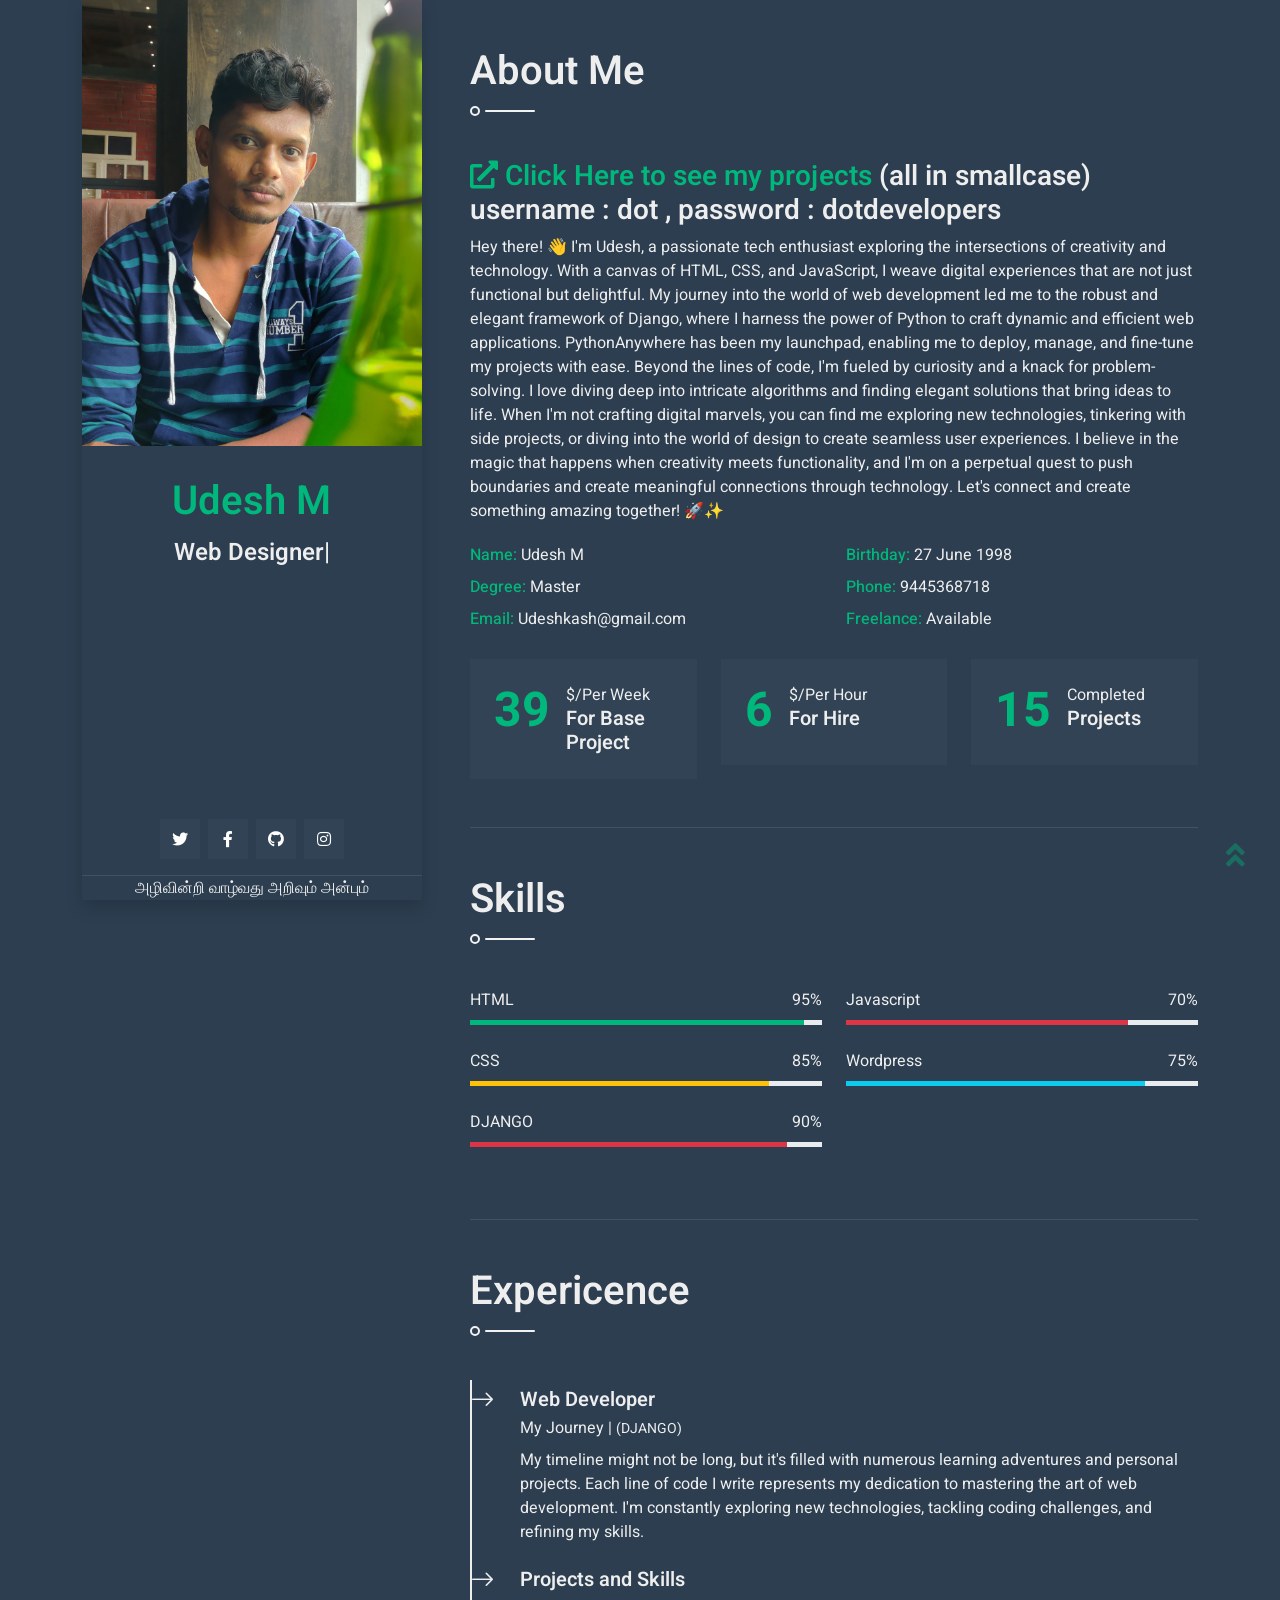
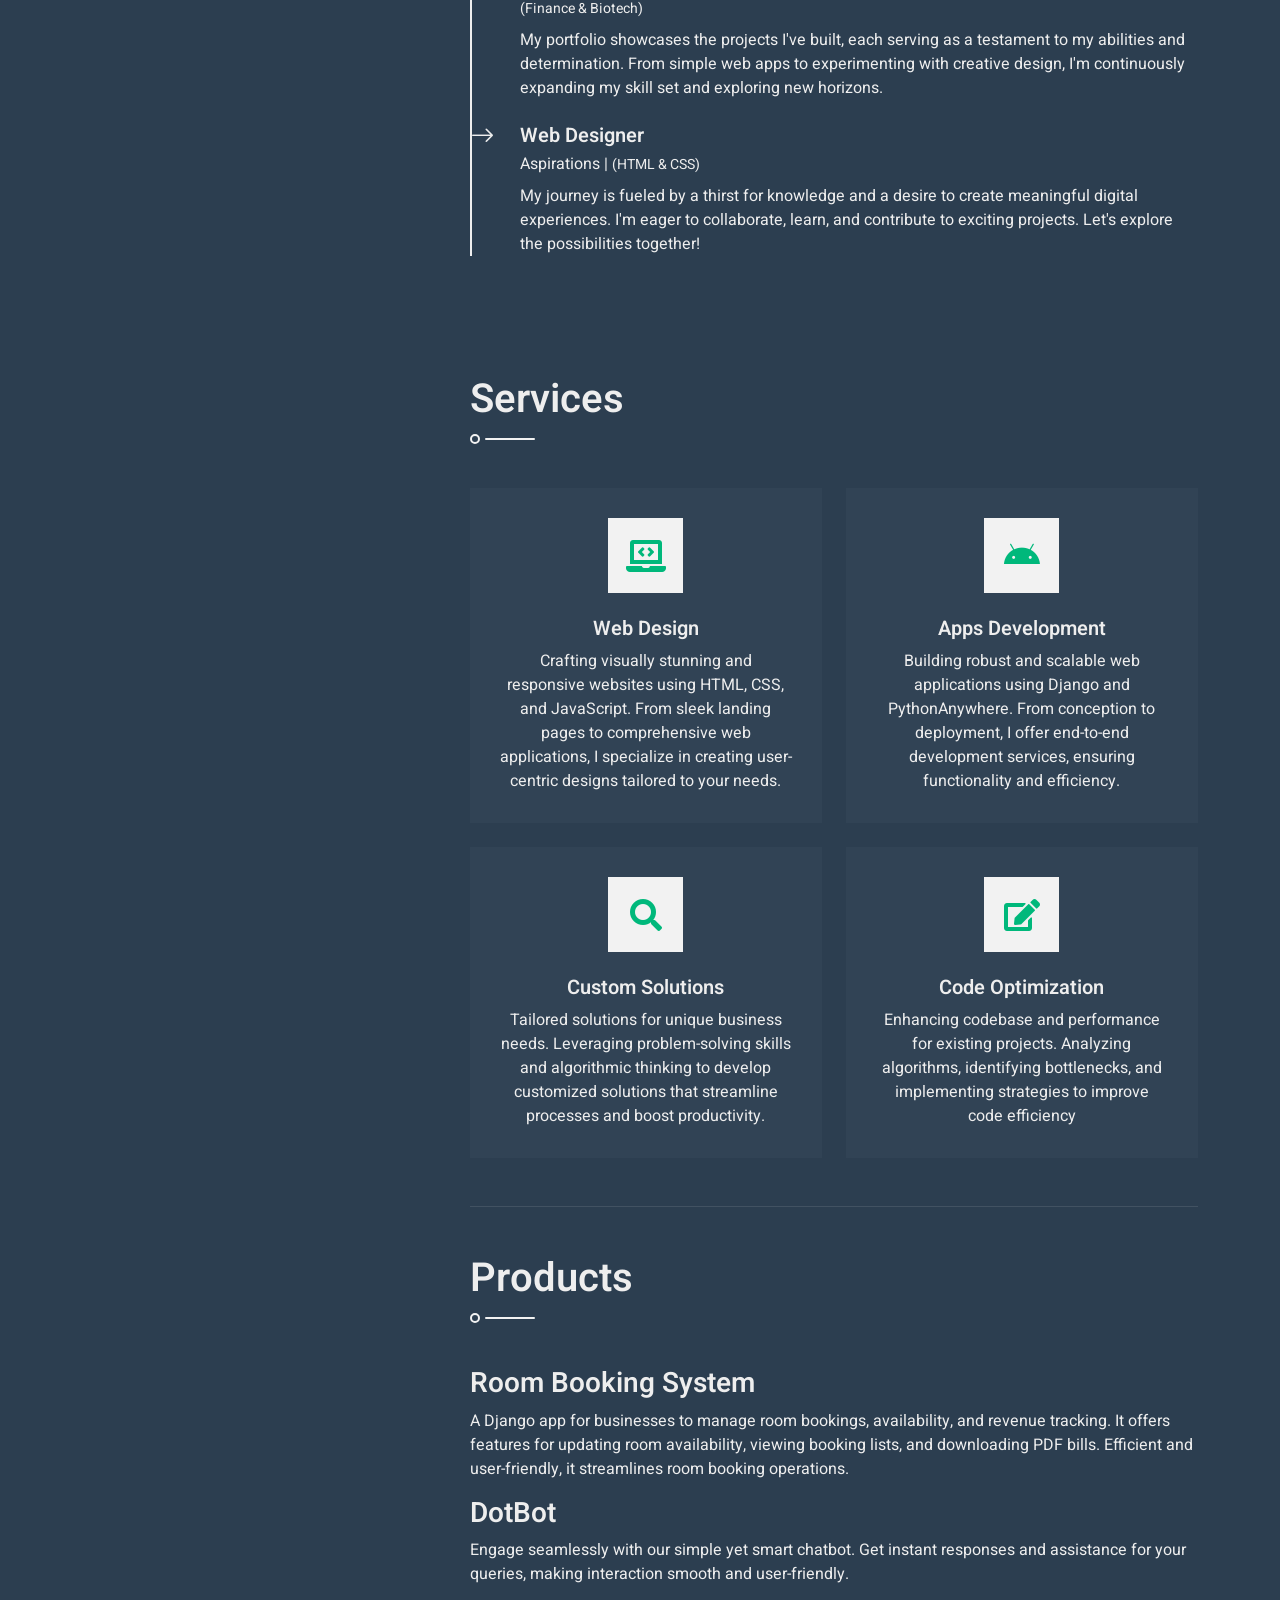
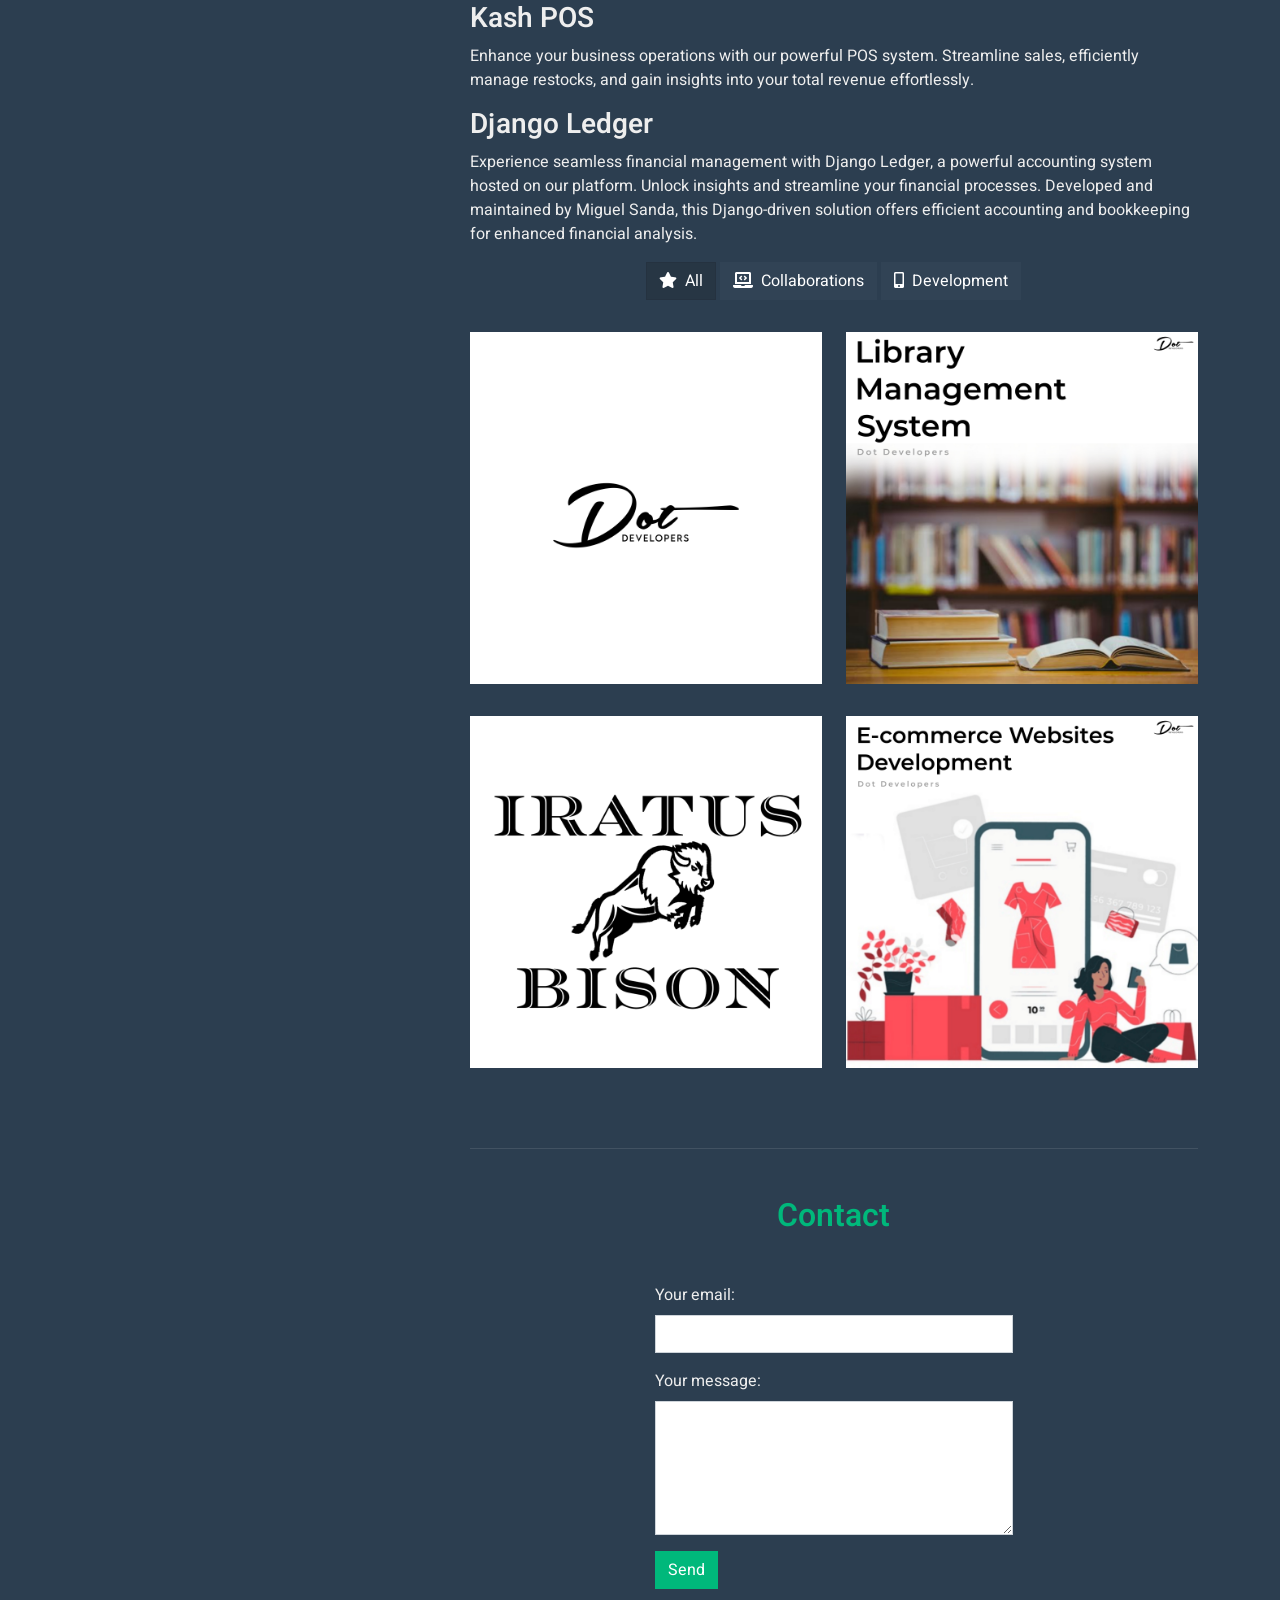
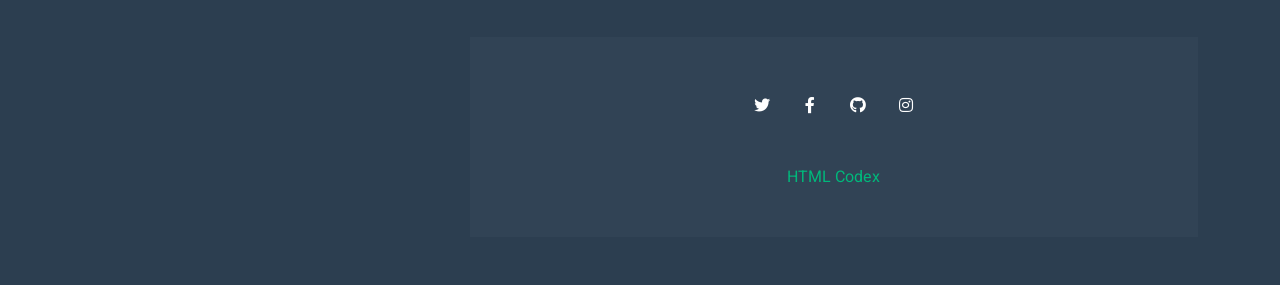
==== commit e916ae80: "Update index.html" ====
--- a/index.html
+++ b/index.html
@@ -72,7 +72,7 @@
     <span class="nav-icon"><i class="fas fa-external-link-alt"></i></span>
     <span class="nav-text">Click Here to see my projects </span>
 </a>
-
+(all in smallcase) username : dot , password : dotdevelopers 
 </h3>
                         <p>Hey there! 👋 I'm Udesh, a passionate tech enthusiast exploring the intersections of creativity and technology. With a canvas of HTML, CSS, and JavaScript, I weave digital experiences that are not just functional but delightful.
 
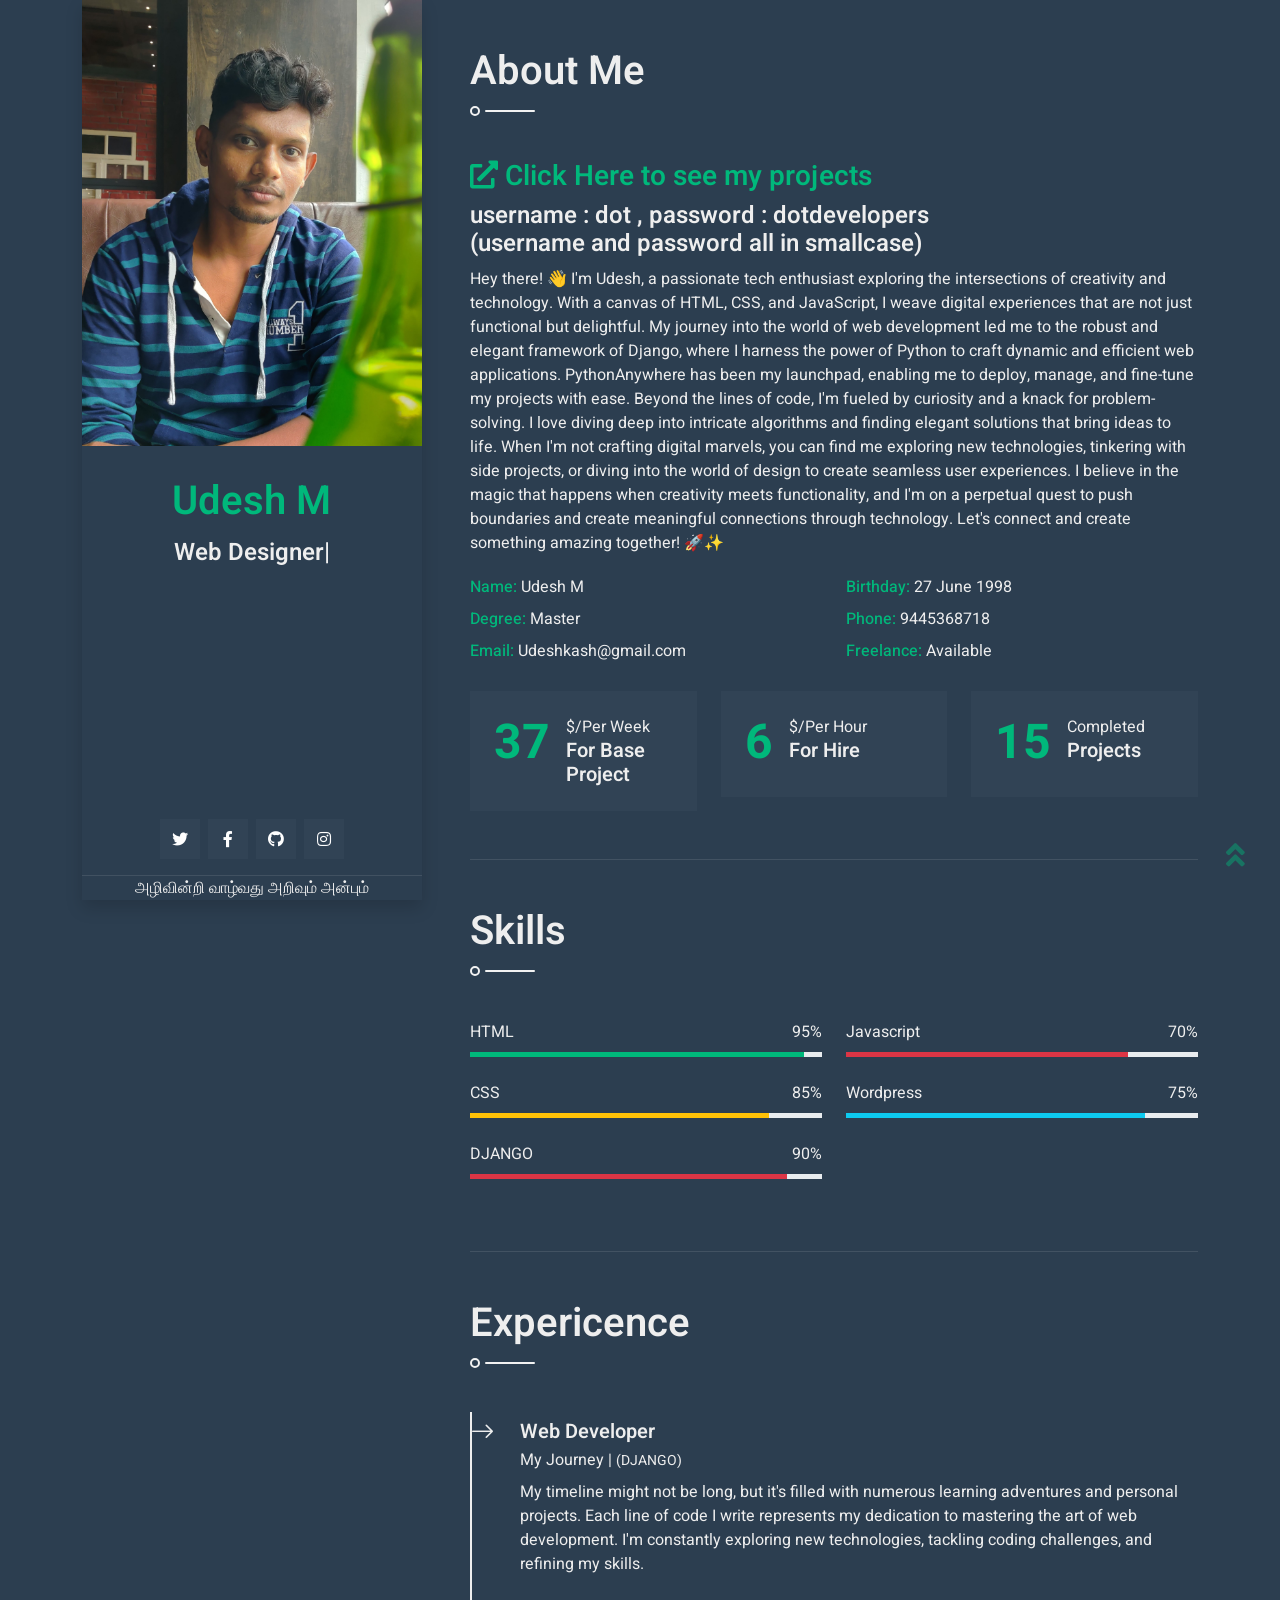
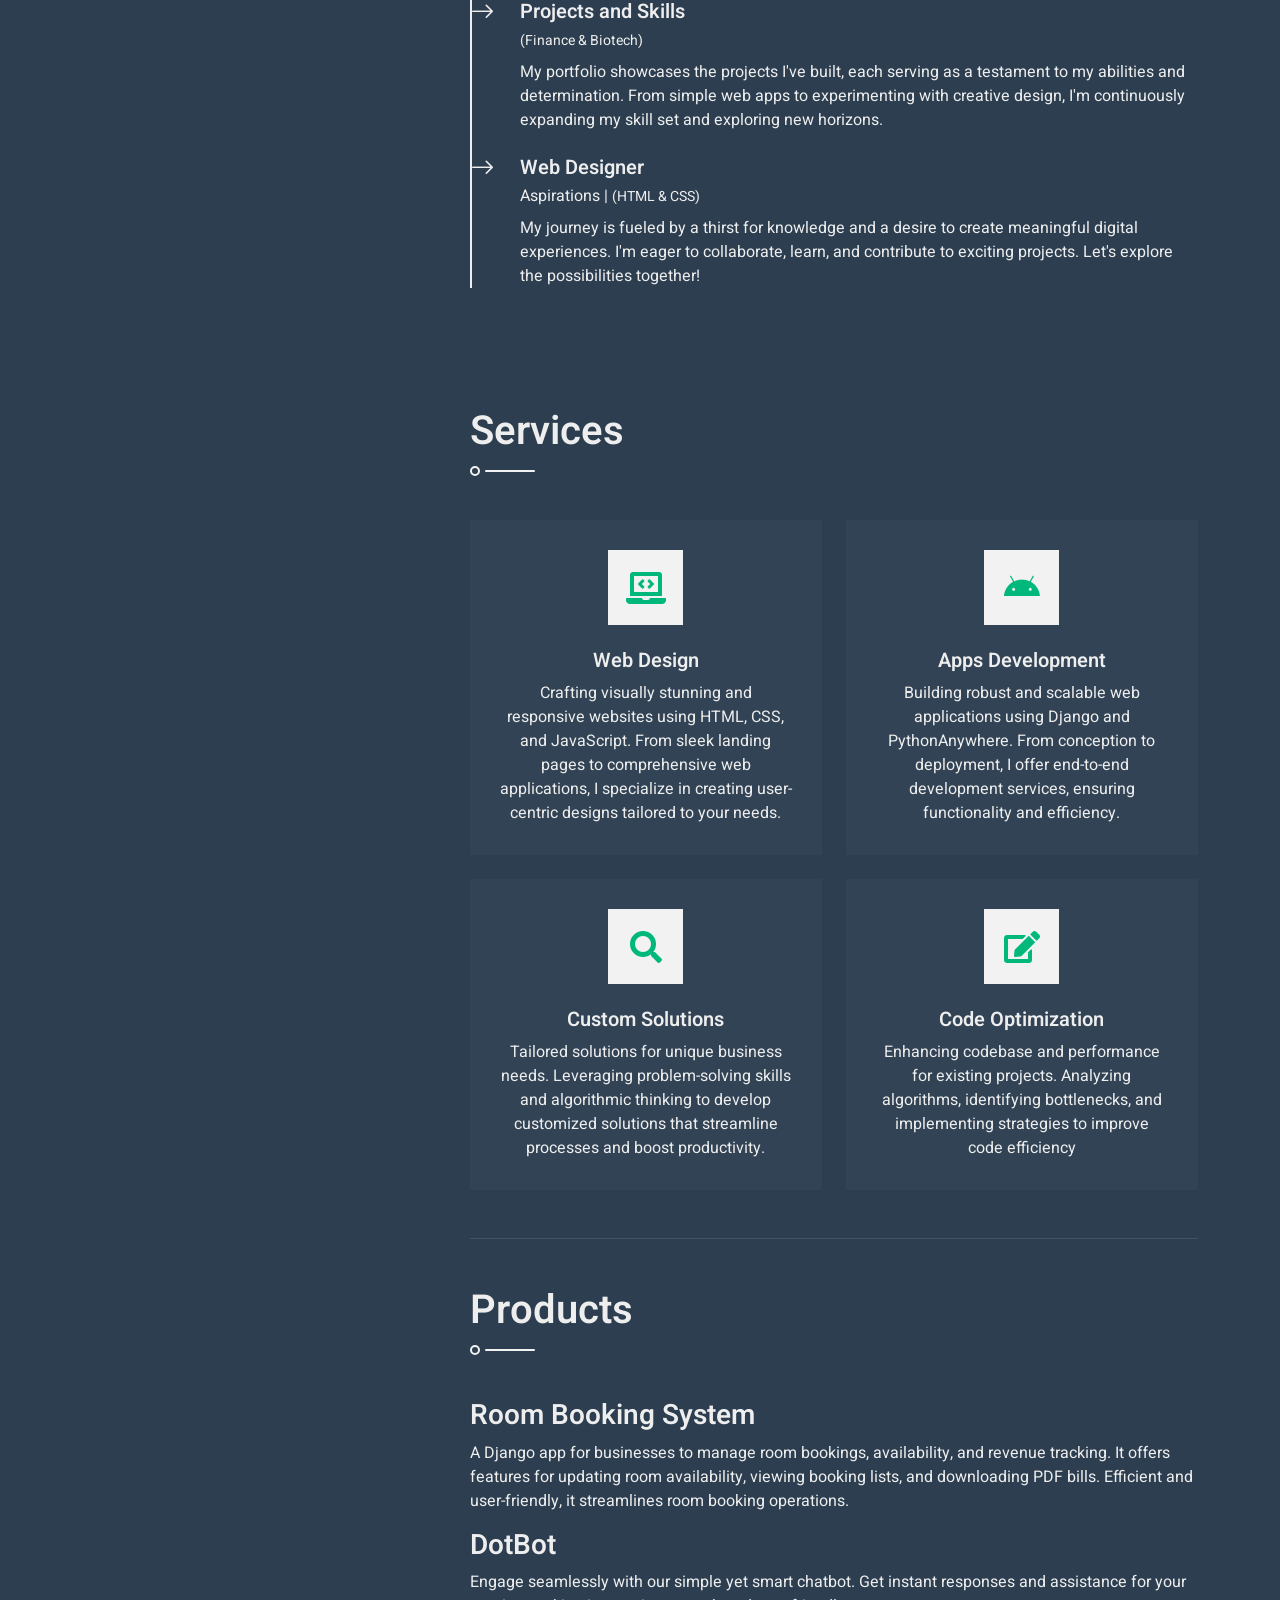
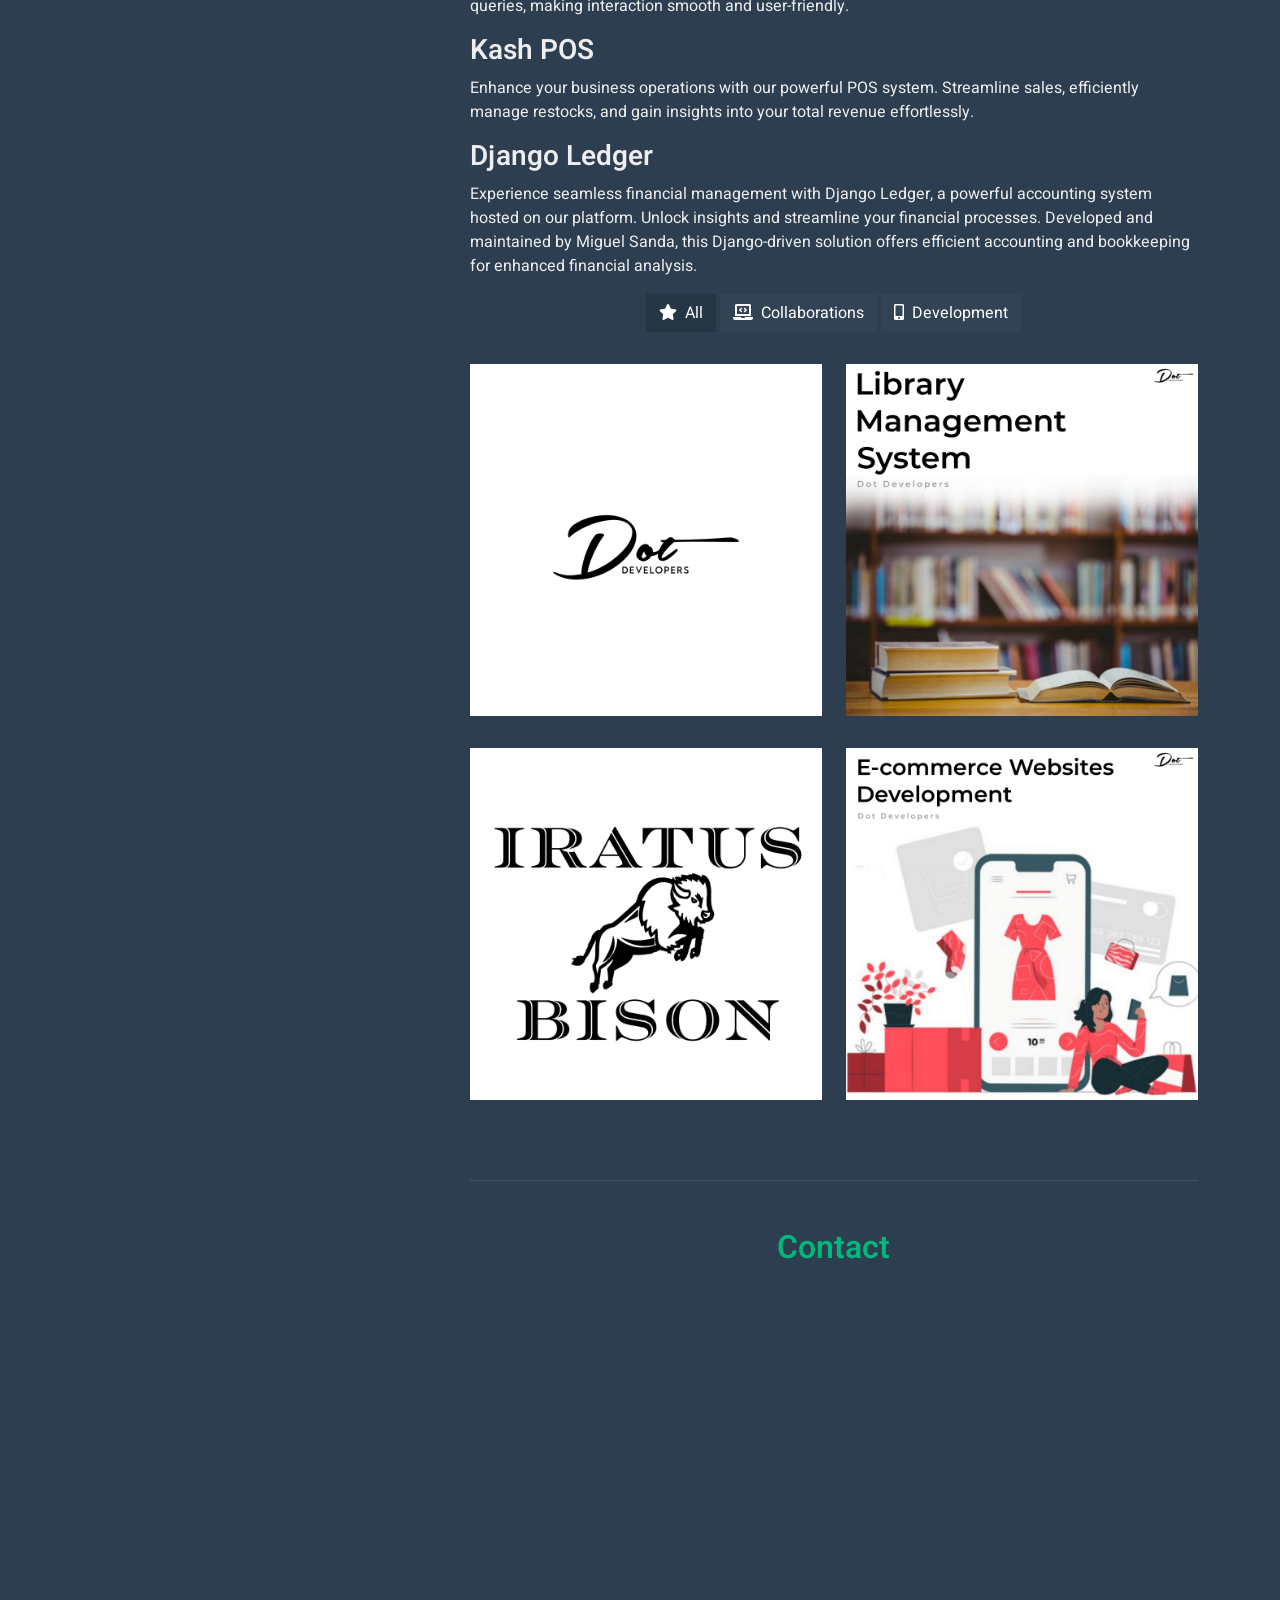
==== commit d1c2db79: "Update index.html" ====
--- a/index.html
+++ b/index.html
@@ -71,9 +71,9 @@
 			<h3><a href="https://iratusbison.pythonanywhere.com" target="_blank" class="white-text">
     <span class="nav-icon"><i class="fas fa-external-link-alt"></i></span>
     <span class="nav-text">Click Here to see my projects </span>
-</a>
-(all in smallcase) username : dot , password : dotdevelopers 
-</h3>
+</a><br>
+
+</h3><h4> username : dot , password : dotdevelopers<br> (username and password all in smallcase)</h4>
                         <p>Hey there! 👋 I'm Udesh, a passionate tech enthusiast exploring the intersections of creativity and technology. With a canvas of HTML, CSS, and JavaScript, I weave digital experiences that are not just functional but delightful.
 
                             My journey into the world of web development led me to the robust and elegant framework of Django, where I harness the power of Python to craft dynamic and efficient web applications. PythonAnywhere has been my launchpad, enabling me to deploy, manage, and fine-tune my projects with ease.
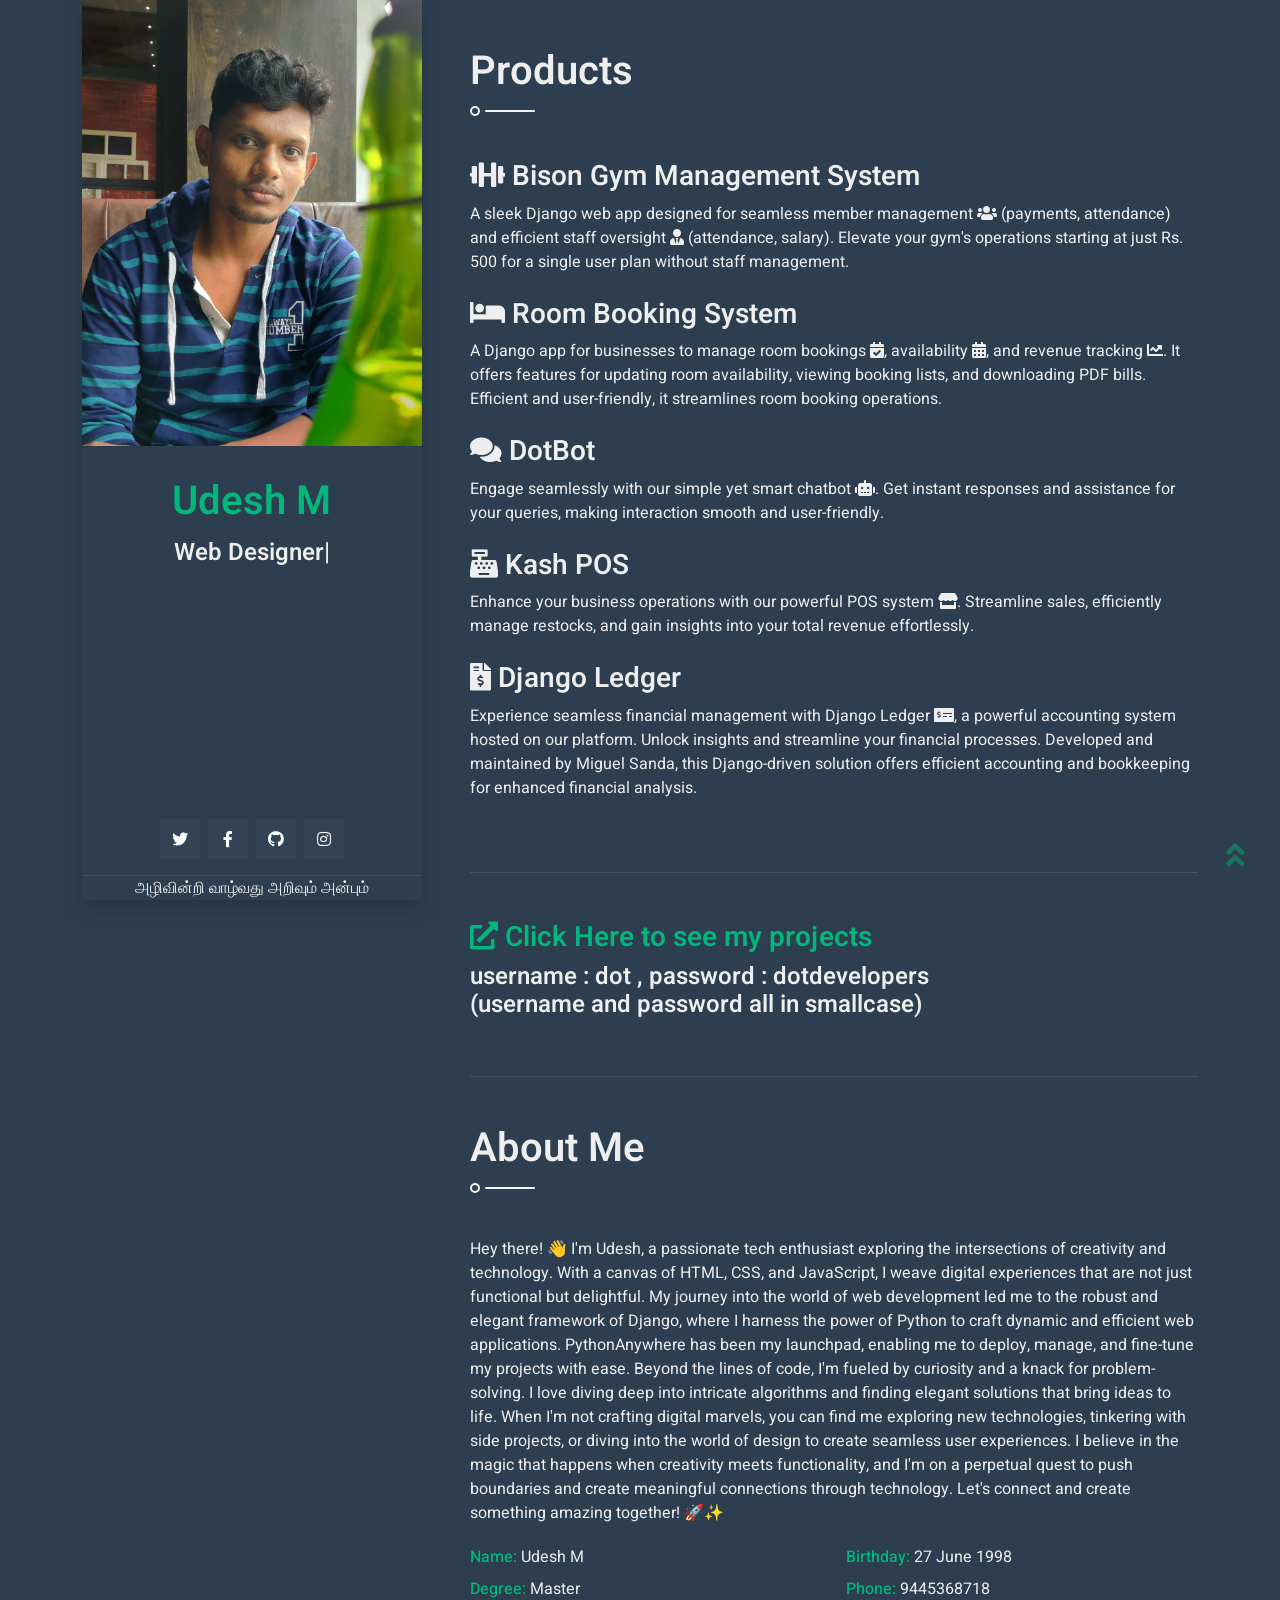
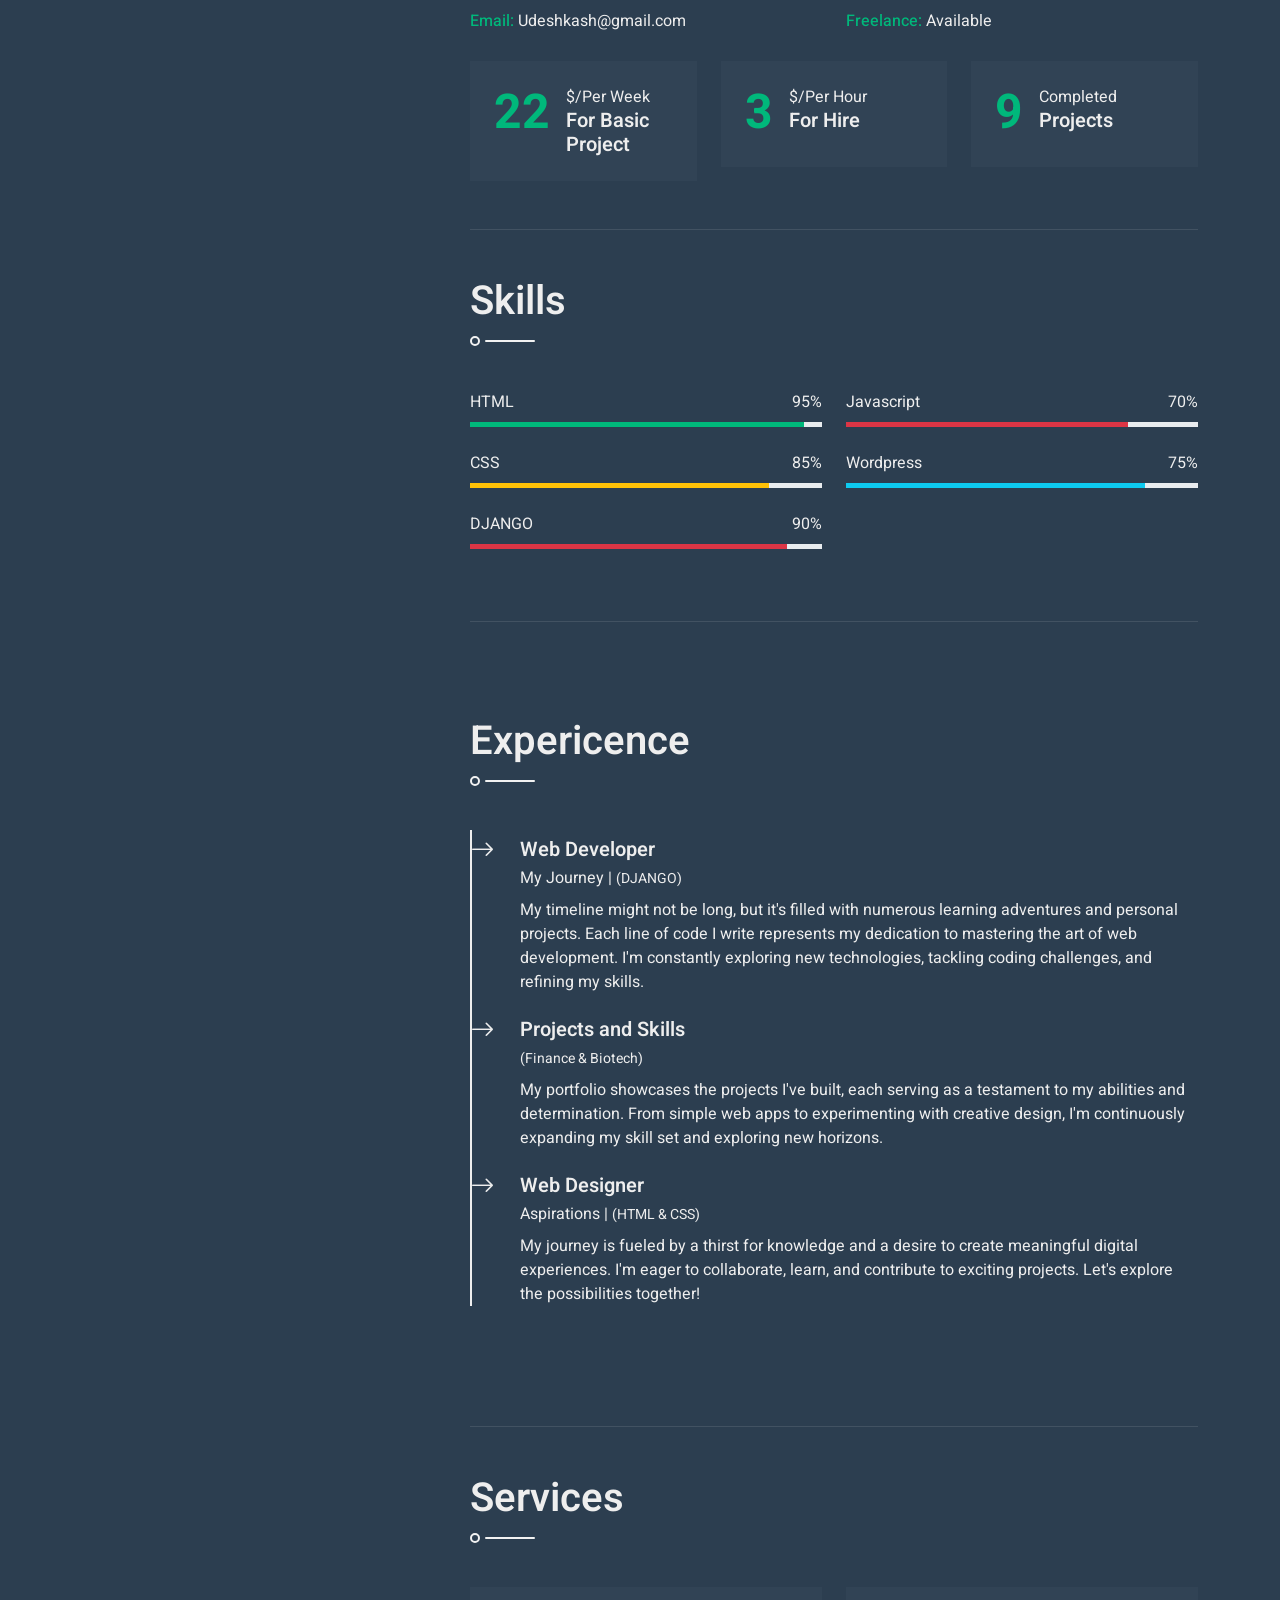
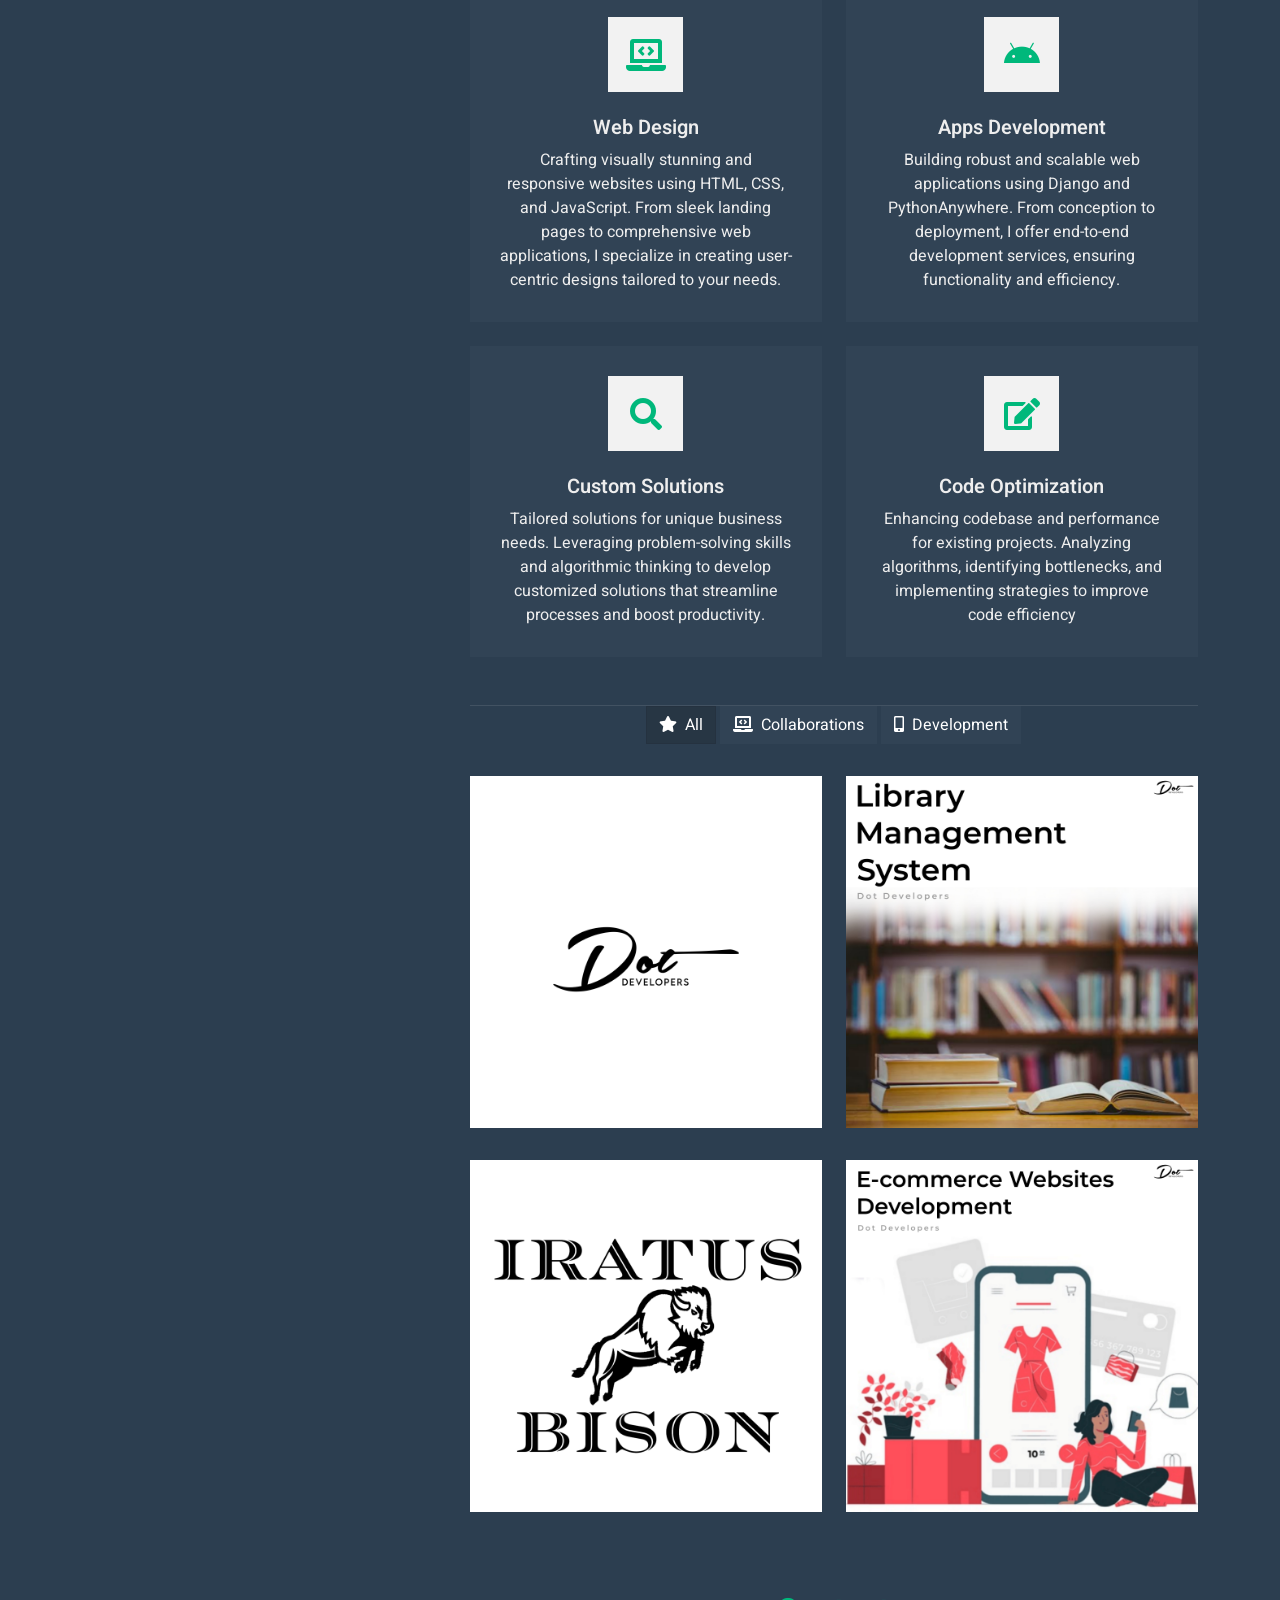
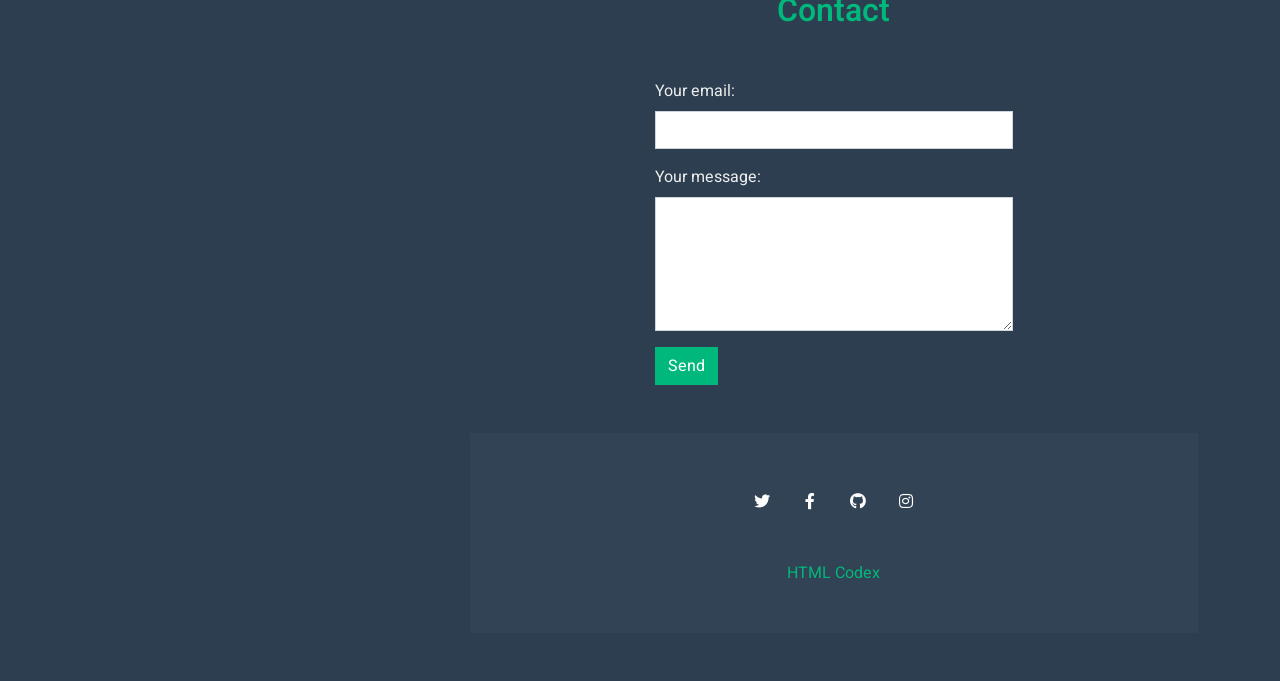
==== commit c2c8f46a: "ci" ====
--- a/index.html
+++ b/index.html
@@ -65,15 +65,66 @@
                     </div>
                 </div>
                 <div class="col-lg-8">
+
+    
+                   <!-- Portfolio Start -->
+
+<section class="py-5 border-bottom wow fadeInUp" data-wow-delay="0.1s">
+    <h1 class="title pb-3 mb-5">Products</h1>
+    
+    <!-- Bison Gym -->
+    <div class="app-description mb-4">
+        <h3><i class="fas fa-dumbbell"></i> Bison Gym Management System</h3>
+        <p>
+            A sleek Django web app designed for seamless member management <i class="fas fa-users"></i> (payments, attendance) and efficient staff oversight <i class="fas fa-user-tie"></i> (attendance, salary). Elevate your gym's operations starting at just Rs. 500 for a single user plan without staff management.
+        </p>
+    </div>
+    
+    <!-- Room Booking System -->
+    <div class="app-description mb-4">
+        <h3><i class="fas fa-bed"></i> Room Booking System</h3>
+        <p>
+            A Django app for businesses to manage room bookings <i class="fas fa-calendar-check"></i>, availability <i class="fas fa-calendar-alt"></i>, and revenue tracking <i class="fas fa-chart-line"></i>. It offers features for updating room availability, viewing booking lists, and downloading PDF bills. Efficient and user-friendly, it streamlines room booking operations.
+        </p>
+    </div>
+    
+    <!-- Simple Chatbot App -->
+    <div class="app-description mb-4">
+        <h3><i class="fas fa-comments"></i> DotBot</h3>
+        <p>
+            Engage seamlessly with our simple yet smart chatbot <i class="fas fa-robot"></i>. Get instant responses and assistance for your queries, making interaction smooth and user-friendly.
+        </p>
+    </div>
+    
+    <!-- Sales, Restock, and Total Revenue Management POS App -->
+    <div class="app-description mb-4">
+        <h3><i class="fas fa-cash-register"></i> Kash POS</h3>
+        <p>
+            Enhance your business operations with our powerful POS system <i class="fas fa-store"></i>. Streamline sales, efficiently manage restocks, and gain insights into your total revenue effortlessly.
+        </p>
+    </div>
+    
+    <!-- Finance Management App -->
+    <div class="app-description mb-4">
+        <h3><i class="fas fa-file-invoice-dollar"></i> Django Ledger</h3>
+        <p>
+            Experience seamless financial management with Django Ledger <i class="fas fa-money-check-alt"></i>, a powerful accounting system hosted on our platform. Unlock insights and streamline your financial processes. Developed and maintained by Miguel Sanda, this Django-driven solution offers efficient accounting and bookkeeping for enhanced financial analysis.
+        </p>
+    </div>
+</section>
+<section class="py-5 border-bottom wow fadeInUp" data-wow-delay="0.1s">
+<h3><a href="https://iratusbison.pythonanywhere.com" target="_blank" class="white-text">
+    <span class="nav-icon"><i class="fas fa-external-link-alt"></i></span>
+    <span class="nav-text">Click Here to see my projects </span>
+</a><br>
+
+</h3><h4> username : dot , password : dotdevelopers<br> (username and password all in smallcase)</h4>
+</section>
+<!-- Portfolio End -->
                     <!-- About Start -->
                     <section class="py-5 border-bottom wow fadeInUp" data-wow-delay="0.1s">
                         <h1 class="title pb-3 mb-5">About Me</h1>
-			<h3><a href="https://iratusbison.pythonanywhere.com" target="_blank" class="white-text">
-    <span class="nav-icon"><i class="fas fa-external-link-alt"></i></span>
-    <span class="nav-text">Click Here to see my projects </span>
-</a><br>
-
-</h3><h4> username : dot , password : dotdevelopers<br> (username and password all in smallcase)</h4>
+			
                         <p>Hey there! 👋 I'm Udesh, a passionate tech enthusiast exploring the intersections of creativity and technology. With a canvas of HTML, CSS, and JavaScript, I weave digital experiences that are not just functional but delightful.
 
                             My journey into the world of web development led me to the robust and elegant framework of Django, where I harness the power of Python to craft dynamic and efficient web applications. PythonAnywhere has been my launchpad, enabling me to deploy, manage, and fine-tune my projects with ease.
@@ -113,7 +164,7 @@
                                     <h1 class="flex-shrink-0 display-5 text-primary mb-0" data-toggle="counter-up">50</h1>
                                     <div class="ps-3">
                                         <p class="mb-0">$/Per Week </p>
-                                        <h5 class="mb-0">For Base Project</h5>
+                                        <h5 class="mb-0">For Basic Project</h5>
                                     </div>
                                 </div>
                             </div>
@@ -201,8 +252,10 @@
                     <!-- Skills End -->
 
                     <!-- Expericence Start -->
+                    <section class="py-5 border-bottom wow fadeInUp" data-wow-delay="0.1s">
                     <section class="py-5 wow fadeInUp" data-wow-delay="0.1s">
                         <h1 class="title pb-3 mb-5">Expericence</h1>
+                        
                         <div class="border-start border-2 border-light pt-2 ps-5">
                             <div class="position-relative mb-4">
                                 <span class="bi bi-arrow-right fs-4 text-light position-absolute" style="top: -5px; left: -50px;"></span>
@@ -223,6 +276,8 @@
                                 <p>My journey is fueled by a thirst for knowledge and a desire to create meaningful digital experiences. I'm eager to collaborate, learn, and contribute to exciting projects. Let's explore the possibilities together!</p>
                             </div>
                         </div>
+                    
+                    </section>
                     </section>
                     <!-- Expericence End -->
 
@@ -240,6 +295,7 @@
                    Subscribe End -->
 
                     <!-- Services Start -->
+                     
                     <section class="py-5 border-bottom wow fadeInUp" data-wow-delay="0.1s">
                         <h1 class="title pb-3 mb-5">Services</h1>
                         <div class="row g-4">
@@ -275,35 +331,7 @@
                     </section>
                     <!-- Services End -->
 
-                    <!-- Portfolio Start -->
-                    
-                    <section class="py-5 border-bottom wow fadeInUp" data-wow-delay="0.1s">
-                        <h1 class="title pb-3 mb-5">Products</h1>
-                    <!-- bookinglist -->
-<div class="app-description">
-    <h3>Room Booking System</h3>
-    <p> A Django app for businesses to manage room bookings, availability, and revenue tracking. It offers features for updating room availability, viewing booking lists, and downloading PDF bills. Efficient and user-friendly, it streamlines room booking operations.</p>
-   
-</div>
-<!-- Simple Chatbot App -->
-<div class="app-description">
-    <h3>DotBot</h3>
-    <p> Engage seamlessly with our simple yet smart chatbot. Get instant responses and assistance for your queries, making interaction smooth and user-friendly.</p>
-   
-</div>
-
-<!-- Sales, Restock, and Total Revenue Management POS App -->
-<div class="app-description">
-    <h3>Kash POS</h3>
-    <p> Enhance your business operations with our powerful POS system. Streamline sales, efficiently manage restocks, and gain insights into your total revenue effortlessly.</p>
-    
-</div>
-   <!-- Finance Management App -->
-   <div class="app-description">
-    <h3>Django Ledger</h3>
-    <p>Experience seamless financial management with Django Ledger, a powerful accounting system hosted on our platform. Unlock insights and streamline your financial processes. Developed and maintained by Miguel Sanda, this Django-driven solution offers efficient accounting and bookkeeping for enhanced financial analysis.</p>
-   
-</div>
+
 
        <section>
                         <div class="row">
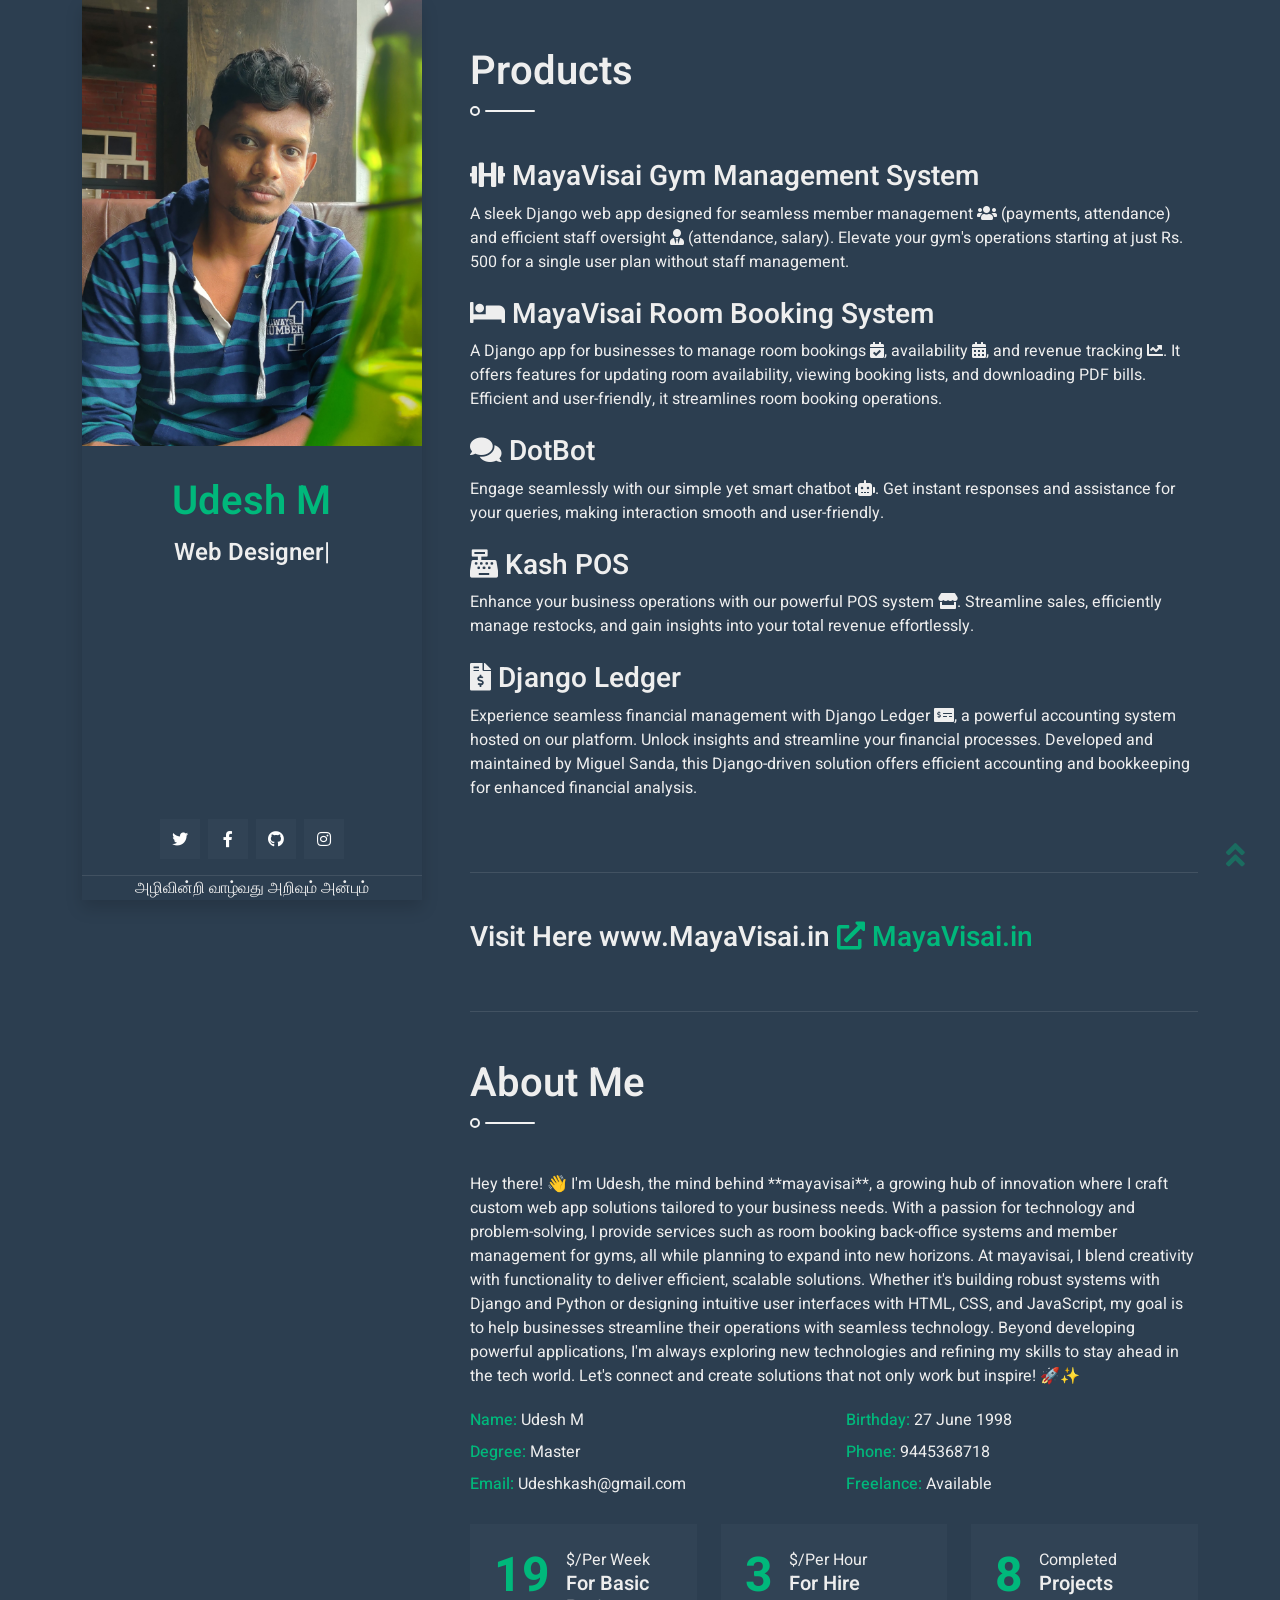
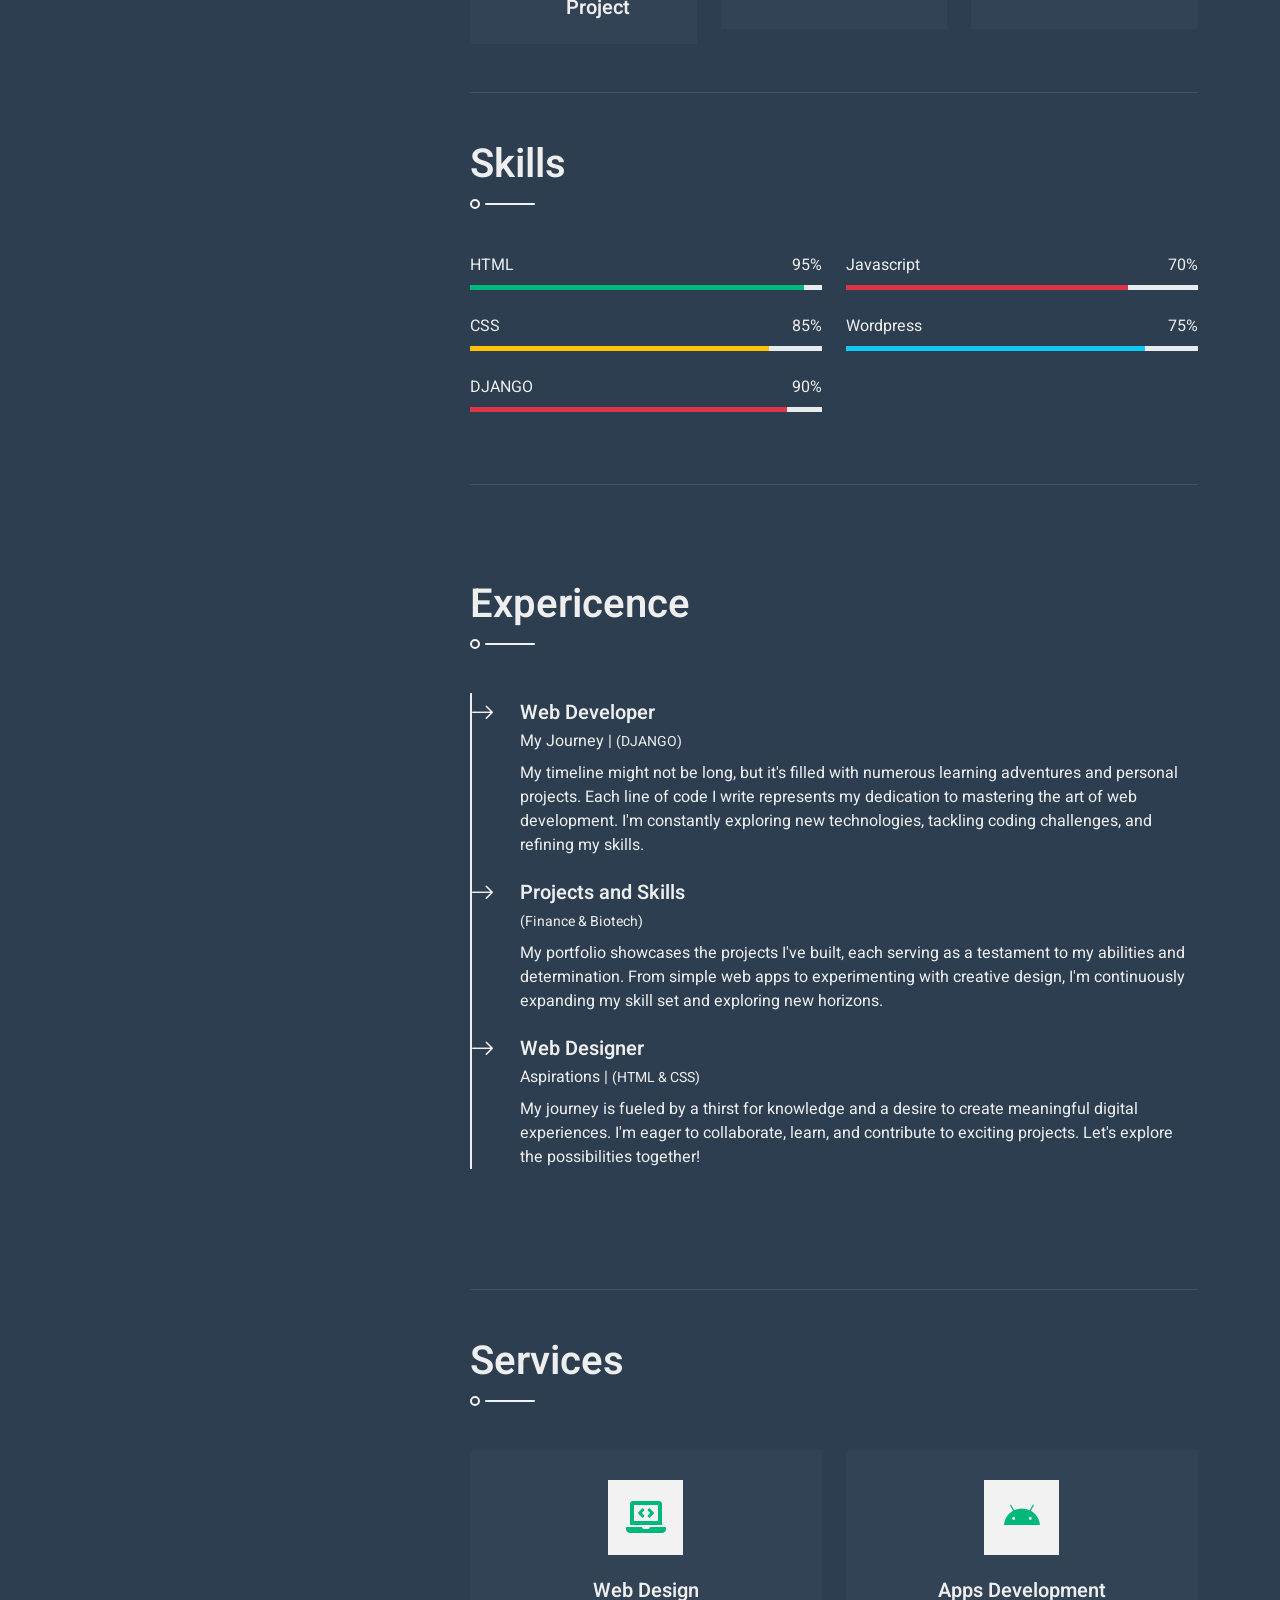
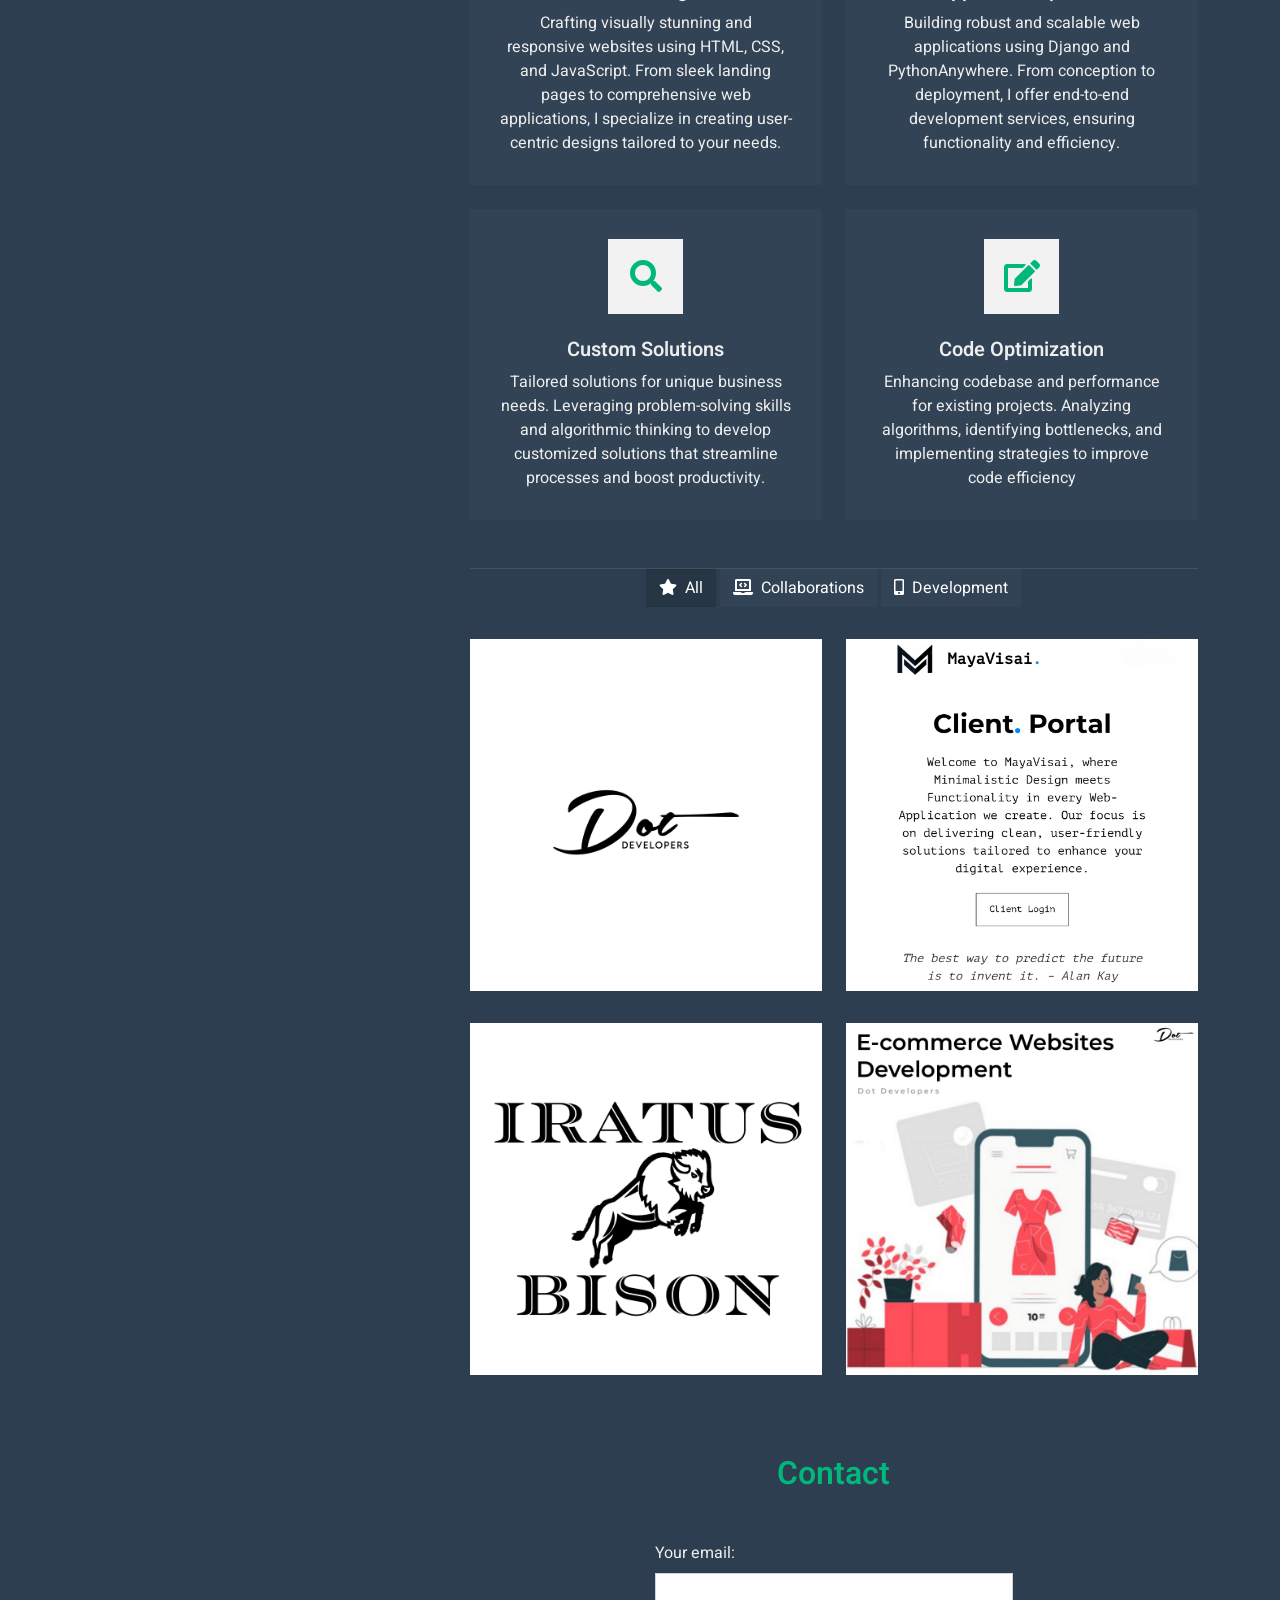
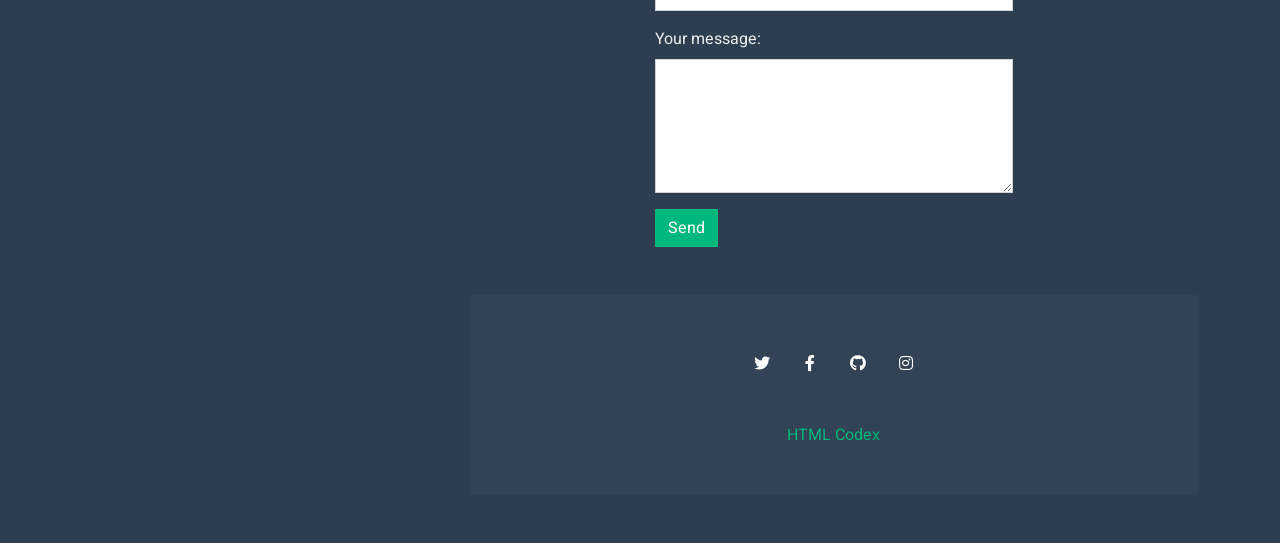
==== commit 3e30ffd8: "MAYAVISAI" ====
--- a/index.html
+++ b/index.html
@@ -74,7 +74,7 @@
     
     <!-- Bison Gym -->
     <div class="app-description mb-4">
-        <h3><i class="fas fa-dumbbell"></i> Bison Gym Management System</h3>
+        <h3><i class="fas fa-dumbbell"></i> MayaVisai Gym Management System</h3>
         <p>
             A sleek Django web app designed for seamless member management <i class="fas fa-users"></i> (payments, attendance) and efficient staff oversight <i class="fas fa-user-tie"></i> (attendance, salary). Elevate your gym's operations starting at just Rs. 500 for a single user plan without staff management.
         </p>
@@ -82,7 +82,7 @@
     
     <!-- Room Booking System -->
     <div class="app-description mb-4">
-        <h3><i class="fas fa-bed"></i> Room Booking System</h3>
+        <h3><i class="fas fa-bed"></i> MayaVisai Room Booking System</h3>
         <p>
             A Django app for businesses to manage room bookings <i class="fas fa-calendar-check"></i>, availability <i class="fas fa-calendar-alt"></i>, and revenue tracking <i class="fas fa-chart-line"></i>. It offers features for updating room availability, viewing booking lists, and downloading PDF bills. Efficient and user-friendly, it streamlines room booking operations.
         </p>
@@ -113,29 +113,24 @@
     </div>
 </section>
 <section class="py-5 border-bottom wow fadeInUp" data-wow-delay="0.1s">
-<h3><a href="https://iratusbison.pythonanywhere.com" target="_blank" class="white-text">
+<h3>Visit Here www.MayaVisai.in<a href="https://www.MayaVisai.in" target="_blank" class="white-text">
     <span class="nav-icon"><i class="fas fa-external-link-alt"></i></span>
-    <span class="nav-text">Click Here to see my projects </span>
+    <span class="nav-text">MayaVisai.in </span>
 </a><br>
 
-</h3><h4> username : dot , password : dotdevelopers<br> (username and password all in smallcase)</h4>
+</h3>
 </section>
 <!-- Portfolio End -->
                     <!-- About Start -->
                     <section class="py-5 border-bottom wow fadeInUp" data-wow-delay="0.1s">
                         <h1 class="title pb-3 mb-5">About Me</h1>
 			
-                        <p>Hey there! 👋 I'm Udesh, a passionate tech enthusiast exploring the intersections of creativity and technology. With a canvas of HTML, CSS, and JavaScript, I weave digital experiences that are not just functional but delightful.
-
-                            My journey into the world of web development led me to the robust and elegant framework of Django, where I harness the power of Python to craft dynamic and efficient web applications. PythonAnywhere has been my launchpad, enabling me to deploy, manage, and fine-tune my projects with ease.
+                        <p>Hey there! 👋 I'm Udesh, the mind behind **mayavisai**, a growing hub of innovation where I craft custom web app solutions tailored to your business needs. With a passion for technology and problem-solving, I provide services such as room booking back-office systems and member management for gyms, all while planning to expand into new horizons.
+                            At mayavisai, I blend creativity with functionality to deliver efficient, scalable solutions. Whether it's building robust systems with Django and Python or designing intuitive user interfaces with HTML, CSS, and JavaScript, my goal is to help businesses streamline their operations with seamless technology.
                             
-                            Beyond the lines of code, I'm fueled by curiosity and a knack for problem-solving. I love diving deep into intricate algorithms and finding elegant solutions that bring ideas to life.
+                            Beyond developing powerful applications, I'm always exploring new technologies and refining my skills to stay ahead in the tech world. Let's connect and create solutions that not only work but inspire! 🚀✨</p>
                             
-                            When I'm not crafting digital marvels, you can find me exploring new technologies, tinkering with side projects, or diving into the world of design to create seamless user experiences.
                             
-                            I believe in the magic that happens when creativity meets functionality, and I'm on a perpetual quest to push boundaries and create meaningful connections through technology.
-                            
-                            Let's connect and create something amazing together! 🚀✨</p>
                         <div class="row mb-4">
                             <div class="col-sm-6 py-1">
                                 <span class="fw-medium text-primary">Name:</span> Udesh M
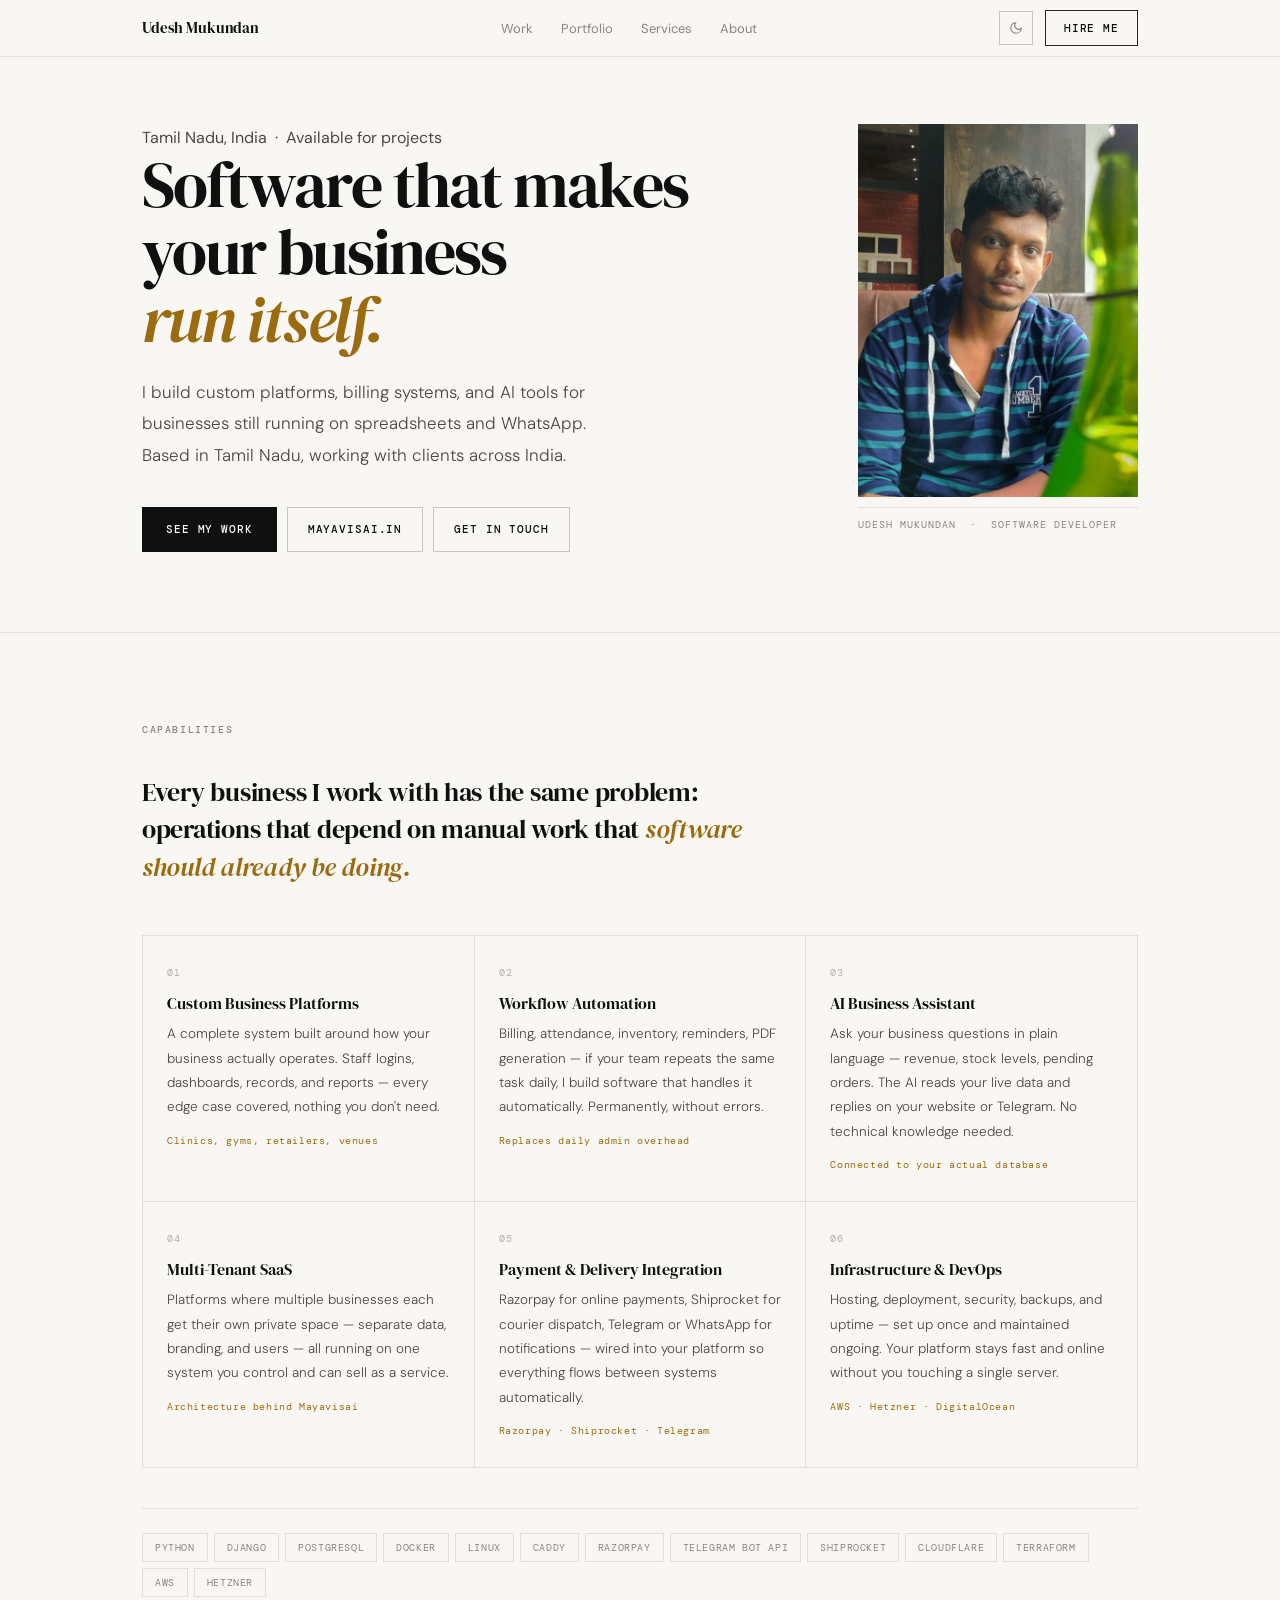
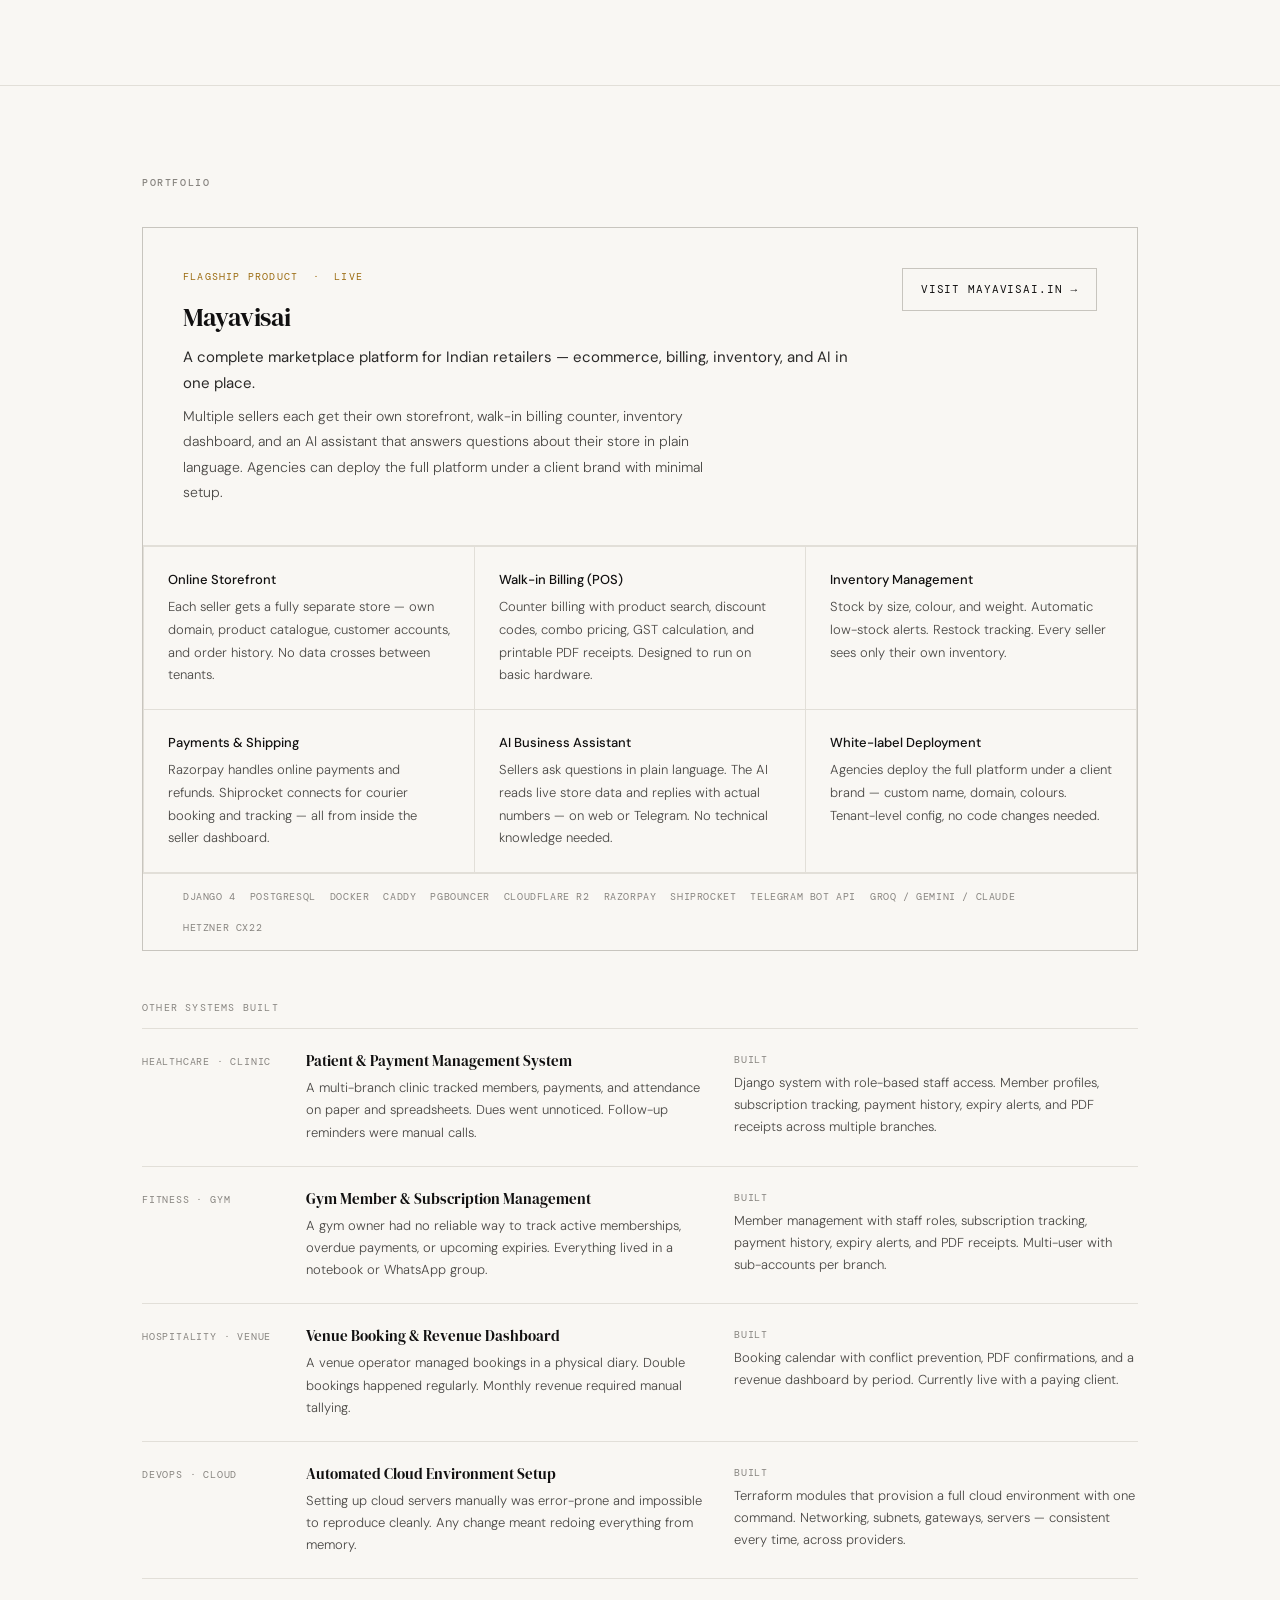
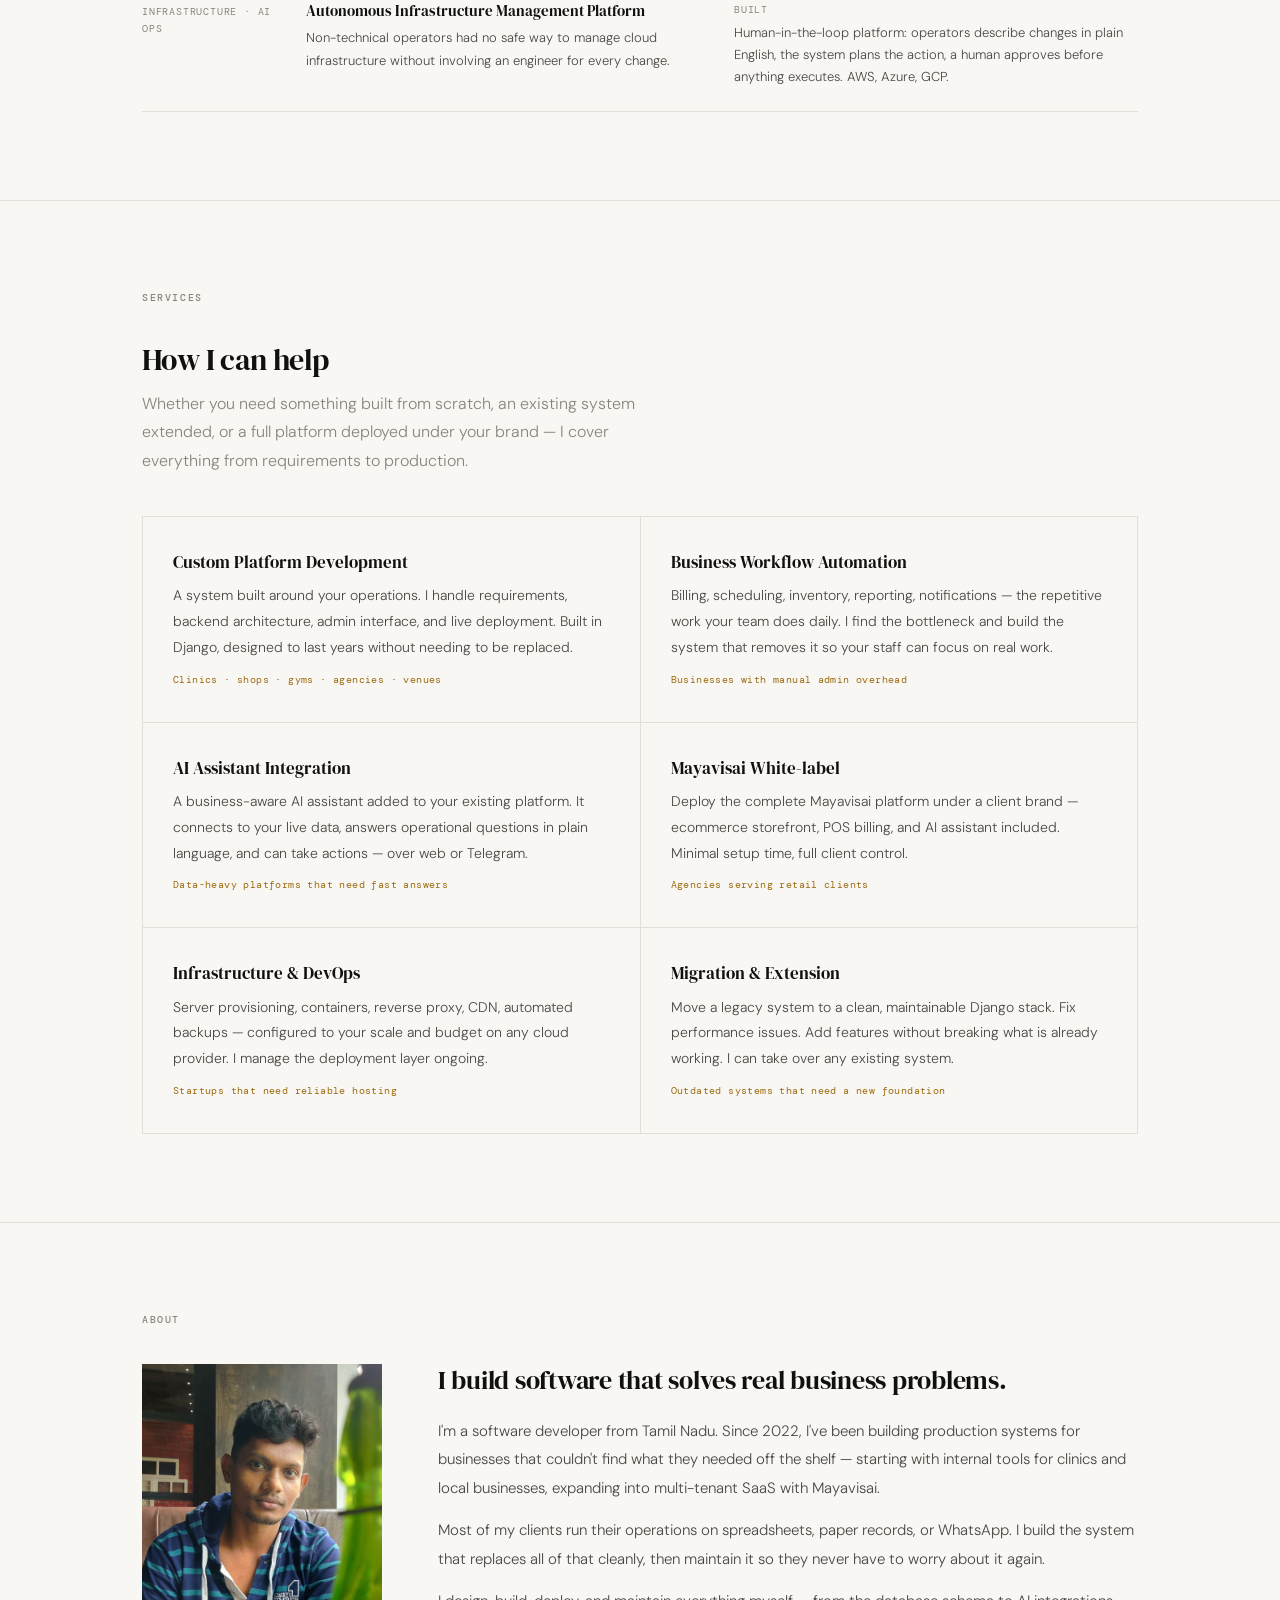
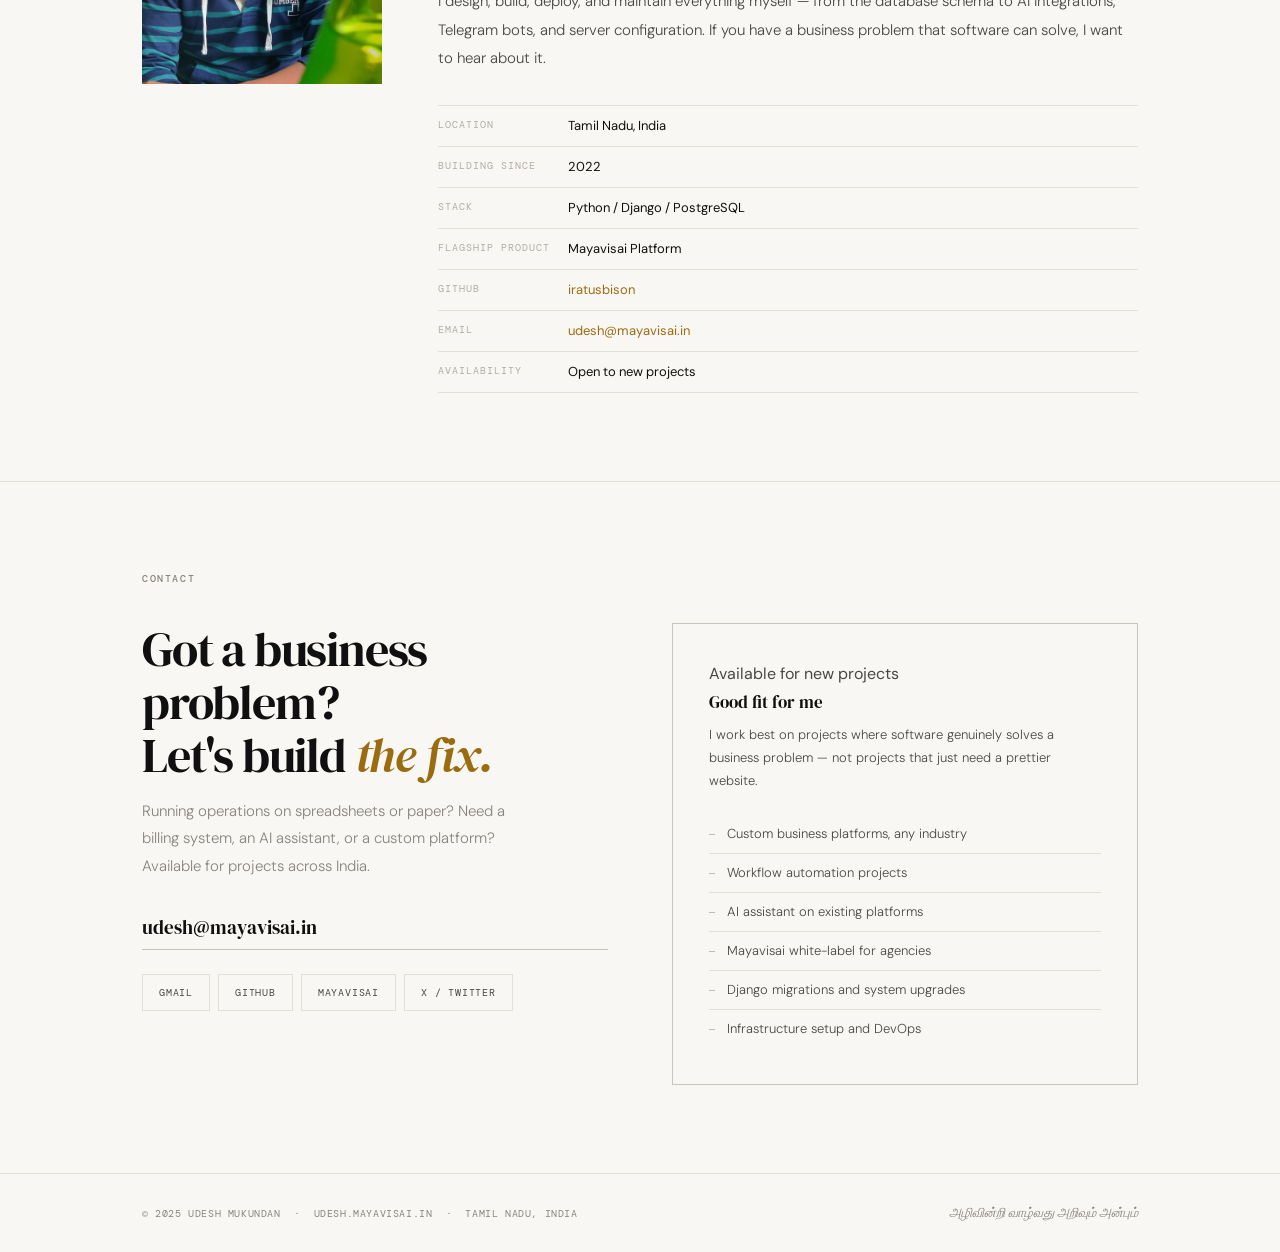
==== commit ace67699: "CI" ====
--- a/index.html
+++ b/index.html
@@ -1,504 +1,965 @@
 <!DOCTYPE html>
 <html lang="en">
-    <head>
-        <met#aeb3b8et="utf-8">
-        <title>Udesh</title>
-        <meta content="width=device-width, initial-scale=1.0" name="viewport">
-        <meta content="Free Website Template" name="keywords">
-        <meta content="Free Website Template" name="description">
-
-        <!-- Favicon -->
-        <link href="img/favicon.ico" rel="icon">
-
-        <!-- Google Web Fonts -->
-        <link rel="preconnect" href="https://fonts.googleapis.com">
-        <link rel="preconnect" href="https://fonts.gstatic.com" crossorigin>
-        <link href="https://fonts.googleapis.com/css2?family=Heebo:wght@300;400;500;600;700&display=swap" rel="stylesheet">
-
-        <!-- Icon Font Stylesheet -->
-        <link href="https://cdnjs.cloudflare.com/ajax/libs/font-awesome/5.10.0/css/all.min.css" rel="stylesheet">
-        <link href="https://cdn.jsdelivr.net/npm/bootstrap-icons@1.4.1/font/bootstrap-icons.css" rel="stylesheet">
-
-        <!-- Libraries Stylesheet -->
-        <link href="lib/owlcarousel/assets/owl.carousel.min.css" rel="stylesheet">
-        <link href="lib/lightbox/css/lightbox.min.css" rel="stylesheet">
-        <link href="lib/animate/animate.min.css" rel="stylesheet">
-
-        <!-- Customized Bootstrap Stylesheet -->
-        <link href="css/bootstrap.min.css" rel="stylesheet">
-
-        <!-- Template Stylesheet -->
-        <link href="css/style.css" rel="stylesheet">
-    </head>
-
-    <body>
-        <!-- Spinner Start -->
-        <div id="spinner" class="show bg-white position-fixed translate-middle w-100 vh-100 top-50 start-50 d-flex align-items-center justify-content-center">
-            <div class="spinner-border text-primary" style="width: 3rem; height: 3rem;" role="status">
-                <span class="sr-only">Loading...</span>
-            </div>
+<head>
+<meta charset="UTF-8">
+<meta name="viewport" content="width=device-width, initial-scale=1.0">
+<title>Udesh Mukundan — Custom Software Developer, Tamil Nadu India</title>
+<meta name="description" content="Udesh Mukundan builds custom business software for Indian SMEs — ecommerce platforms, billing systems, AI assistants, and cloud infrastructure. Django developer based in Tamil Nadu. Creator of Mayavisai marketplace.">
+<meta name="keywords" content="custom software developer Tamil Nadu, Django developer Chennai, business automation India, ecommerce platform India, POS system developer Tamil Nadu, AI assistant integration, Mayavisai, Udesh Mukundan, web platform developer India">
+<meta name="author" content="Udesh Mukundan">
+<meta name="robots" content="index, follow">
+<link rel="canonical" href="https://udesh.mayavisai.in">
+
+<!-- Open Graph -->
+<meta property="og:title" content="Udesh Mukundan — Custom Software Developer, Tamil Nadu">
+<meta property="og:description" content="I build custom platforms, billing systems, and AI tools for businesses still running on spreadsheets. Based in Tamil Nadu, working across India.">
+<meta property="og:type" content="website">
+<meta property="og:url" content="https://udesh.mayavisai.in">
+
+<!-- Structured Data -->
+<script type="application/ld+json">
+{
+  "@context": "https://schema.org",
+  "@type": "Person",
+  "name": "Udesh Mukundan",
+  "jobTitle": "Software Developer",
+  "description": "Custom business software developer based in Tamil Nadu, India. Specialising in Django, ecommerce platforms, billing systems, and AI integrations.",
+  "url": "https://udesh.mayavisai.in",
+  "email": "udesh@mayavisai.in",
+  "address": {"@type": "PostalAddress", "addressRegion": "Tamil Nadu", "addressCountry": "IN"},
+  "knowsAbout": ["Django", "Python", "PostgreSQL", "Docker", "Ecommerce", "POS Systems", "AI Integration"],
+  "sameAs": ["https://github.com/iratusbison", "https://mayavisai.in", "https://x.com/UdeshKashmiri"]
+}
+</script>
+
+<link rel="preconnect" href="https://fonts.googleapis.com">
+<link rel="preconnect" href="https://fonts.gstatic.com" crossorigin>
+<link href="https://fonts.googleapis.com/css2?family=DM+Serif+Display:ital@0;1&family=DM+Sans:opsz,wght@9..40,300;9..40,400;9..40,500&family=DM+Mono:wght@400;500&display=swap" rel="stylesheet">
+
+<style>
+/* ─── TOKENS ─────────────────────────────────────────── */
+:root {
+  --ink:     #111010;
+  --ink2:    #2a2928;
+  --body:    #4a4845;
+  --muted:   #888580;
+  --dim:     #b0ada6;
+  --rule:    #e2dfd8;
+  --rule2:   #c8c5be;
+  --bg:      #f9f7f3;
+  --warm:    #f2efe8;
+  --gold:    #9b6b10;
+  --gold2:   #b8820f;
+  --green:   #1e7a4a;
+  --nav-h:   56px;
+}
+
+@media (prefers-color-scheme: dark) {
+  :root {
+    --ink:     #f0ede6;
+    --ink2:    #d4d0c8;
+    --body:    #a8a49c;
+    --muted:   #706d66;
+    --dim:     #524f4a;
+    --rule:    #2a2825;
+    --rule2:   #3a3733;
+    --bg:      #141210;
+    --warm:    #1c1a17;
+    --gold:    #c4870f;
+    --gold2:   #d49820;
+    --green:   #2aaa66;
+  }
+}
+
+/* ─── RESET ──────────────────────────────────────────── */
+*, *::before, *::after { box-sizing: border-box; margin: 0; padding: 0; }
+html { font-size: 16px; scroll-behavior: smooth; }
+body {
+  font-family: 'DM Sans', system-ui, sans-serif;
+  background: var(--bg);
+  color: var(--body);
+  line-height: 1.7;
+  -webkit-font-smoothing: antialiased;
+  transition: background .25s, color .25s;
+}
+a { color: inherit; text-decoration: none; }
+img { display: block; max-width: 100%; }
+
+/* ─── NAV ────────────────────────────────────────────── */
+nav {
+  position: fixed; top: 0; left: 0; right: 0; z-index: 100;
+  background: var(--bg);
+  border-bottom: 1px solid var(--rule);
+  backdrop-filter: blur(8px);
+  -webkit-backdrop-filter: blur(8px);
+}
+.ni {
+  max-width: 1060px; margin: 0 auto; padding: 0 32px;
+  height: var(--nav-h);
+  display: flex; align-items: center; justify-content: space-between;
+}
+.nl {
+  font-family: 'DM Serif Display', serif;
+  font-size: 15px; color: var(--ink); letter-spacing: -.01em;
+  flex-shrink: 0;
+}
+.nm { display: flex; gap: 28px; list-style: none; }
+.nm a {
+  font-size: 13px; font-weight: 400; color: var(--muted);
+  transition: color .15s; position: relative;
+}
+.nm a:hover { color: var(--ink); }
+.nm a.active { color: var(--ink); }
+
+.nav-right { display: flex; align-items: center; gap: 12px; }
+
+/* Dark mode toggle */
+.dm-toggle {
+  background: none; border: 1px solid var(--rule2); cursor: pointer;
+  width: 34px; height: 34px; display: flex; align-items: center; justify-content: center;
+  color: var(--muted); transition: border-color .15s, color .15s;
+  font-size: 14px; flex-shrink: 0;
+}
+.dm-toggle:hover { border-color: var(--ink2); color: var(--ink); }
+.icon-sun { display: none; }
+.icon-moon { display: block; }
+[data-theme="dark"] .icon-sun { display: block; }
+[data-theme="dark"] .icon-moon { display: none; }
+
+.nc {
+  font-family: 'DM Mono', monospace;
+  font-size: 11px; font-weight: 500; letter-spacing: .08em; text-transform: uppercase;
+  color: var(--ink); border: 1px solid var(--ink2);
+  padding: 8px 18px; transition: background .15s, color .15s; white-space: nowrap;
+}
+.nc:hover { background: var(--ink); color: var(--bg); }
+
+/* Hamburger */
+.ham {
+  display: none; flex-direction: column; gap: 5px; cursor: pointer;
+  background: none; border: none; padding: 4px;
+}
+.ham span { display: block; width: 22px; height: 1.5px; background: var(--ink); transition: .2s; }
+
+.mobile-menu {
+  display: none;
+  position: fixed; top: var(--nav-h); left: 0; right: 0; z-index: 99;
+  background: var(--bg); border-bottom: 1px solid var(--rule);
+  padding: 20px 20px 24px;
+}
+.mobile-menu.open { display: block; }
+.mobile-menu a {
+  display: block; padding: 11px 0; font-size: 15px; color: var(--ink);
+  border-bottom: 1px solid var(--rule);
+}
+.mobile-menu a:last-child { border-bottom: none; }
+
+/* ─── LAYOUT ─────────────────────────────────────────── */
+.w { max-width: 1060px; margin: 0 auto; padding: 0 32px; }
+section { padding: 88px 0; border-top: 1px solid var(--rule); }
+.lbl {
+  font-family: 'DM Mono', monospace;
+  font-size: 10px; font-weight: 500; letter-spacing: .16em; text-transform: uppercase;
+  color: var(--muted); margin-bottom: 36px;
+}
+
+/* ─── HERO ───────────────────────────────────────────── */
+.hero { padding: 124px 0 80px; border-top: none; }
+.hg {
+  display: grid;
+  grid-template-columns: 1fr 280px;
+  gap: 72px;
+  align-items: start;
+}
+.hloc {
+  font-family: 'DM Mono', monospace;
+  font-size: 10px; letter-spacing: .14em; text-transform: uppercase;
+  color: var(--muted); margin-bottom: 24px;
+  display: flex; align-items: center; gap: 10px;
+}
+.hloc::before {
+  content: ''; display: inline-block;
+  width: 6px; height: 6px; border-radius: 50%;
+  background: var(--green); flex-shrink: 0;
+}
+h1 {
+  font-family: 'DM Serif Display', serif;
+  font-size: clamp(38px, 5.5vw, 64px);
+  font-weight: 400; color: var(--ink);
+  letter-spacing: -.03em; line-height: 1.05;
+  margin-bottom: 24px;
+}
+h1 em { font-style: italic; color: var(--gold); }
+.hlead {
+  font-size: 17px; font-weight: 300; color: var(--body);
+  line-height: 1.85; max-width: 460px; margin-bottom: 36px;
+}
+.acts { display: flex; gap: 10px; flex-wrap: wrap; align-items: center; }
+.bp {
+  font-family: 'DM Mono', monospace;
+  font-size: 11px; font-weight: 500; letter-spacing: .08em; text-transform: uppercase;
+  background: var(--ink); color: var(--bg);
+  padding: 13px 24px; transition: opacity .15s;
+}
+.bp:hover { opacity: .8; }
+.bg2 {
+  font-family: 'DM Mono', monospace;
+  font-size: 11px; font-weight: 500; letter-spacing: .08em; text-transform: uppercase;
+  color: var(--ink); border: 1px solid var(--rule2);
+  padding: 12px 20px; transition: border-color .15s;
+}
+.bg2:hover { border-color: var(--ink2); }
+
+/* Photo column */
+.hphoto-wrap { position: relative; }
+.hphoto {
+  width: 100%; aspect-ratio: 3/4;
+  object-fit: cover; object-position: center 15%;
+  display: block;
+}
+.hcap {
+  font-family: 'DM Mono', monospace;
+  font-size: 10px; letter-spacing: .1em; text-transform: uppercase;
+  color: var(--muted); margin-top: 10px;
+  border-top: 1px solid var(--rule); padding-top: 8px;
+}
+
+/* ─── CAPABILITIES ───────────────────────────────────── */
+.ci-intro {
+  font-family: 'DM Serif Display', serif;
+  font-size: clamp(20px, 2.5vw, 26px);
+  font-weight: 400; color: var(--ink);
+  line-height: 1.45; max-width: 600px;
+  margin-bottom: 48px; letter-spacing: -.01em;
+}
+.ci-intro em { font-style: italic; color: var(--gold); }
+
+.cg {
+  display: grid;
+  grid-template-columns: repeat(3, 1fr);
+  border-top: 1px solid var(--rule);
+  border-left: 1px solid var(--rule);
+}
+.ci-item {
+  padding: 28px 24px;
+  border-right: 1px solid var(--rule);
+  border-bottom: 1px solid var(--rule);
+}
+.cn {
+  font-family: 'DM Mono', monospace;
+  font-size: 10px; letter-spacing: .1em; color: var(--dim);
+  margin-bottom: 12px;
+}
+.cm {
+  font-family: 'DM Serif Display', serif;
+  font-size: 16px; font-weight: 400; color: var(--ink);
+  margin-bottom: 8px; line-height: 1.35;
+}
+.cd {
+  font-size: 13.5px; font-weight: 300; color: var(--body);
+  line-height: 1.8;
+}
+.ce {
+  margin-top: 12px;
+  font-family: 'DM Mono', monospace;
+  font-size: 10px; letter-spacing: .06em; color: var(--gold);
+}
+
+.tr {
+  display: flex; flex-wrap: wrap; gap: 6px;
+  margin-top: 40px; padding-top: 24px;
+  border-top: 1px solid var(--rule);
+}
+.tt {
+  font-family: 'DM Mono', monospace;
+  font-size: 10px; letter-spacing: .06em; text-transform: uppercase;
+  color: var(--muted); border: 1px solid var(--rule);
+  padding: 5px 12px;
+}
+
+/* ─── PORTFOLIO ──────────────────────────────────────── */
+.fb { border: 1px solid var(--rule2); margin-bottom: 4px; }
+.ft {
+  padding: 40px;
+  display: grid; grid-template-columns: 1fr auto;
+  gap: 32px; align-items: start;
+  border-bottom: 1px solid var(--rule);
+}
+.fk {
+  font-family: 'DM Mono', monospace;
+  font-size: 10px; letter-spacing: .12em; text-transform: uppercase;
+  color: var(--gold); margin-bottom: 10px;
+}
+.fn {
+  font-family: 'DM Serif Display', serif;
+  font-size: 26px; font-weight: 400; color: var(--ink);
+  letter-spacing: -.01em; margin-bottom: 6px;
+}
+.ftag { font-size: 15px; font-weight: 400; color: var(--ink2); margin-bottom: 8px; }
+.fd {
+  font-size: 14px; font-weight: 300; color: var(--body);
+  line-height: 1.8; max-width: 520px;
+}
+.fv {
+  font-family: 'DM Mono', monospace;
+  font-size: 11px; letter-spacing: .08em; text-transform: uppercase;
+  color: var(--ink); border: 1px solid var(--rule2);
+  padding: 11px 18px; white-space: nowrap; align-self: flex-start;
+  transition: background .15s, color .15s;
+}
+.fv:hover { background: var(--ink); color: var(--bg); }
+
+.fr {
+  display: grid; grid-template-columns: repeat(3, 1fr);
+  border-top: 1px solid var(--rule);
+  border-left: 1px solid var(--rule);
+}
+.fc-card {
+  padding: 22px 24px;
+  border-right: 1px solid var(--rule);
+  border-bottom: 1px solid var(--rule);
+}
+.fcn { font-size: 13px; font-weight: 500; color: var(--ink); margin-bottom: 5px; }
+.fcd { font-size: 13px; font-weight: 300; color: var(--body); line-height: 1.75; }
+
+.ftech {
+  padding: 14px 40px; border-top: 1px solid var(--rule);
+  display: flex; flex-wrap: wrap; gap: 14px;
+}
+.ftech span {
+  font-family: 'DM Mono', monospace;
+  font-size: 10px; letter-spacing: .06em; text-transform: uppercase;
+  color: var(--muted);
+}
+
+/* Other projects table */
+.olbl {
+  font-family: 'DM Mono', monospace;
+  font-size: 10px; letter-spacing: .12em; text-transform: uppercase;
+  color: var(--muted); margin: 48px 0 0; padding-bottom: 12px;
+  border-bottom: 1px solid var(--rule);
+}
+.pr {
+  display: grid;
+  grid-template-columns: 140px 1fr 1fr;
+  gap: 24px; padding: 22px 0;
+  border-bottom: 1px solid var(--rule);
+  transition: background .12s;
+}
+.pr:hover {
+  background: var(--warm);
+  margin: 0 -32px; padding: 22px 32px;
+}
+.ps {
+  font-family: 'DM Mono', monospace;
+  font-size: 10px; letter-spacing: .08em; text-transform: uppercase;
+  color: var(--muted); padding-top: 2px;
+}
+.pt {
+  font-family: 'DM Serif Display', serif;
+  font-size: 15px; font-weight: 400; color: var(--ink); line-height: 1.35;
+  margin-bottom: 6px;
+}
+.pp { font-size: 13px; font-weight: 300; color: var(--body); line-height: 1.7; }
+.pbl {
+  font-family: 'DM Mono', monospace;
+  font-size: 10px; letter-spacing: .08em; text-transform: uppercase;
+  color: var(--muted); margin-bottom: 4px;
+}
+.pb { font-size: 13px; font-weight: 300; color: var(--body); line-height: 1.7; }
+
+/* ─── SERVICES ───────────────────────────────────────── */
+.sec-h {
+  font-family: 'DM Serif Display', serif;
+  font-size: clamp(22px, 3vw, 30px); font-weight: 400; color: var(--ink);
+  letter-spacing: -.02em; margin-bottom: 12px; line-height: 1.2;
+}
+.sec-sub {
+  font-size: 16px; font-weight: 300; color: var(--muted);
+  line-height: 1.8; max-width: 540px; margin-bottom: 40px;
+}
+.sg {
+  display: grid; grid-template-columns: repeat(2, 1fr);
+  border-top: 1px solid var(--rule);
+  border-left: 1px solid var(--rule);
+}
+.sv {
+  padding: 34px 30px;
+  border-right: 1px solid var(--rule);
+  border-bottom: 1px solid var(--rule);
+}
+.sn {
+  font-family: 'DM Serif Display', serif;
+  font-size: 17px; font-weight: 400; color: var(--ink);
+  margin-bottom: 10px; line-height: 1.3;
+}
+.sd { font-size: 14px; font-weight: 300; color: var(--body); line-height: 1.85; }
+.sf { margin-top: 10px; font-family: 'DM Mono', monospace; font-size: 10px; color: var(--gold); letter-spacing: .04em; }
+
+/* ─── ABOUT ──────────────────────────────────────────── */
+.ag {
+  display: grid; grid-template-columns: 240px 1fr;
+  gap: 56px; align-items: start;
+}
+.aph {
+  width: 100%; aspect-ratio: 3/4;
+  object-fit: cover; object-position: center 15%;
+  display: block;
+}
+.ah {
+  font-family: 'DM Serif Display', serif;
+  font-size: clamp(20px, 2.5vw, 26px); font-weight: 400; color: var(--ink);
+  margin-bottom: 20px; line-height: 1.25; letter-spacing: -.01em;
+}
+.ap {
+  font-size: 15px; font-weight: 300; color: var(--body);
+  line-height: 1.9; margin-bottom: 14px;
+}
+.afacts { margin-top: 32px; border-top: 1px solid var(--rule); }
+.af {
+  display: grid; grid-template-columns: 130px 1fr;
+  padding: 9px 0; border-bottom: 1px solid var(--rule);
+}
+.ak {
+  font-family: 'DM Mono', monospace;
+  font-size: 10px; letter-spacing: .1em; text-transform: uppercase;
+  color: var(--dim); padding-top: 1px;
+}
+.av { font-size: 13px; font-weight: 400; color: var(--ink); }
+.av a { color: var(--gold); }
+.av a:hover { color: var(--gold2); }
+
+/* ─── CONTACT ────────────────────────────────────────── */
+.cog {
+  display: grid; grid-template-columns: 1fr 1fr;
+  gap: 64px; align-items: start;
+}
+.coh {
+  font-family: 'DM Serif Display', serif;
+  font-size: clamp(28px, 4vw, 48px); font-weight: 400; color: var(--ink);
+  letter-spacing: -.025em; line-height: 1.1; margin-bottom: 16px;
+}
+.coh em { font-style: italic; color: var(--gold); }
+.cos {
+  font-size: 15px; font-weight: 300; color: var(--muted);
+  line-height: 1.85; margin-bottom: 30px; max-width: 380px;
+}
+.cem {
+  display: block;
+  font-family: 'DM Serif Display', serif;
+  font-size: 19px; color: var(--ink);
+  border-bottom: 1px solid var(--rule2);
+  padding-bottom: 6px; margin-bottom: 24px;
+  transition: color .15s;
+}
+.cem:hover { color: var(--gold); }
+.cls { display: flex; gap: 8px; flex-wrap: wrap; }
+.cl {
+  font-family: 'DM Mono', monospace;
+  font-size: 10px; letter-spacing: .08em; text-transform: uppercase;
+  color: var(--body); border: 1px solid var(--rule);
+  padding: 9px 16px; transition: color .15s, border-color .15s;
+}
+.cl:hover { color: var(--ink); border-color: var(--ink2); }
+
+/* Contact right panel — clean card, no recording gimmick */
+.ap2 {
+  border: 1px solid var(--rule2); padding: 36px;
+}
+.avlive {
+  font-family: 'DM Mono', monospace;
+  font-size: 10px; letter-spacing: .1em; text-transform: uppercase;
+  color: var(--green); margin-bottom: 18px;
+  display: flex; align-items: center; gap: 8px;
+}
+.avdot {
+  width: 6px; height: 6px; border-radius: 50%;
+  background: var(--green); flex-shrink: 0;
+  animation: pulse 2.2s ease-in-out infinite;
+}
+@keyframes pulse {
+  0%, 100% { opacity: 1; transform: scale(1); }
+  50% { opacity: .5; transform: scale(.7); }
+}
+.avh {
+  font-family: 'DM Serif Display', serif;
+  font-size: 17px; font-weight: 400; color: var(--ink); margin-bottom: 8px;
+}
+.avd {
+  font-size: 13px; font-weight: 300; color: var(--body);
+  line-height: 1.75; margin-bottom: 22px;
+}
+.avl { list-style: none; }
+.avl li {
+  font-size: 13px; font-weight: 300; color: var(--body);
+  padding: 8px 0; border-bottom: 1px solid var(--rule);
+  display: flex; align-items: baseline; gap: 12px;
+}
+.avl li:last-child { border-bottom: none; }
+.avl li::before {
+  content: '—';
+  font-family: 'DM Mono', monospace; font-size: 10px;
+  color: var(--dim); flex-shrink: 0;
+}
+
+/* ─── FOOTER ─────────────────────────────────────────── */
+footer { border-top: 1px solid var(--rule); padding: 28px 0; }
+.fi {
+  max-width: 1060px; margin: 0 auto; padding: 0 32px;
+  display: flex; justify-content: space-between; align-items: center; flex-wrap: wrap; gap: 10px;
+}
+.fc2 {
+  font-family: 'DM Mono', monospace;
+  font-size: 10px; letter-spacing: .06em; text-transform: uppercase; color: var(--muted);
+}
+.fq {
+  font-family: 'DM Serif Display', serif;
+  font-size: 13px; font-style: italic; color: var(--muted);
+}
+
+/* ─── RESPONSIVE ─────────────────────────────────────── */
+@media (max-width: 900px) {
+  .hg { grid-template-columns: 1fr; gap: 0; }
+  .hphoto-wrap { display: none; }
+  .cg { grid-template-columns: repeat(2, 1fr); }
+  .fr { grid-template-columns: repeat(2, 1fr); }
+  .pr { grid-template-columns: 1fr; gap: 8px; }
+  .ps, .pb, .pbl { display: none; }
+  .ag { grid-template-columns: 1fr; }
+  .aph { display: none; }
+  .cog { grid-template-columns: 1fr; gap: 40px; }
+  .sg { grid-template-columns: 1fr; }
+  .ft { grid-template-columns: 1fr; }
+  .fv { align-self: flex-start; }
+}
+@media (max-width: 600px) {
+  :root { --nav-h: 52px; }
+  .w { padding: 0 20px; }
+  .ni { padding: 0 20px; }
+  .nm { display: none; }
+  .nc { display: none; }
+  .ham { display: flex; }
+  section { padding: 64px 0; }
+  .hero { padding: 88px 0 56px; }
+  .cg { grid-template-columns: 1fr; }
+  .fr { grid-template-columns: 1fr; }
+  .fc-card { border-right: 1px solid var(--rule); }
+  .ft { padding: 24px; }
+  .ftech { padding: 14px 24px; }
+  .fi { flex-direction: column; align-items: flex-start; }
+  .pr:hover { margin: 0; padding: 22px 0; }
+  .fi { padding: 0 20px; }
+  .ap2 { padding: 24px; }
+}
+@media (max-width: 480px) {
+  h1 { font-size: 36px; }
+  .cog { gap: 32px; }
+}
+</style>
+</head>
+<body>
+
+<nav id="nav">
+  <div class="ni">
+    <span class="nl">Udesh Mukundan</span>
+    <ul class="nm">
+      <li><a href="#capabilities">Work</a></li>
+      <li><a href="#portfolio">Portfolio</a></li>
+      <li><a href="#services">Services</a></li>
+      <li><a href="#about">About</a></li>
+    </ul>
+    <div class="nav-right">
+      <button class="dm-toggle" id="dmToggle" aria-label="Toggle dark mode">
+        <svg class="icon-moon" width="14" height="14" viewBox="0 0 24 24" fill="none" stroke="currentColor" stroke-width="2"><path d="M21 12.79A9 9 0 1111.21 3 7 7 0 0021 12.79z"/></svg>
+        <svg class="icon-sun" width="14" height="14" viewBox="0 0 24 24" fill="none" stroke="currentColor" stroke-width="2"><circle cx="12" cy="12" r="5"/><line x1="12" y1="1" x2="12" y2="3"/><line x1="12" y1="21" x2="12" y2="23"/><line x1="4.22" y1="4.22" x2="5.64" y2="5.64"/><line x1="18.36" y1="18.36" x2="19.78" y2="19.78"/><line x1="1" y1="12" x2="3" y2="12"/><line x1="21" y1="12" x2="23" y2="12"/><line x1="4.22" y1="19.78" x2="5.64" y2="18.36"/><line x1="18.36" y1="5.64" x2="19.78" y2="4.22"/></svg>
+      </button>
+      <a href="#contact" class="nc">Hire me</a>
+      <button class="ham" id="hamBtn" aria-label="Open menu">
+        <span></span><span></span><span></span>
+      </button>
+    </div>
+  </div>
+</nav>
+
+<div class="mobile-menu" id="mobileMenu">
+  <a href="#capabilities" class="mm-link">Work</a>
+  <a href="#portfolio" class="mm-link">Portfolio</a>
+  <a href="#services" class="mm-link">Services</a>
+  <a href="#about" class="mm-link">About</a>
+  <a href="#contact" class="mm-link">Hire me</a>
+</div>
+
+<main>
+
+<!-- ── HERO ────────────────────────────────────────── -->
+<section class="hero" aria-label="Introduction">
+  <div class="w">
+    <div class="hg">
+      <div>
+        <p class="">Tamil Nadu, India &nbsp;&middot;&nbsp; Available for projects</p>
+        <h1>
+          Software that makes<br>
+          your business<br>
+          <em>run itself.</em>
+        </h1>
+        <p class="hlead">I build custom platforms, billing systems, and AI tools for businesses still running on spreadsheets and WhatsApp. Based in Tamil Nadu, working with clients across India.</p>
+        <div class="acts">
+          <a href="#portfolio" class="bp">See my work</a>
+          <a href="https://mayavisai.in" target="_blank" rel="noopener" class="bg2">Mayavisai.in</a>
+          <a href="#contact" class="bg2">Get in touch</a>
         </div>
-        <!-- Spinner End -->
-
-        <div class="container">
-            <div class="row g-5">
-                <div class="col-lg-4 sticky-lg-top vh-100">
-                    <div class="d-flex flex-column h-100 text-center overflow-auto shadow">
-                        <img class="w-100 img-fluid mb-4" src="img/profile.jpg" alt="Image">
-                        <h1 class="text-primary mt-2">Udesh M</h1>
-                        <div class="mb-4" style="height: 22px;">
-                            <h4 class="typed-text-output d-inline-block text-light"></h4>
-                            <div class="typed-text d-none">Web Designer, Web Developer, Front End Developer, App Designer, App Developer</div>
-                        </div>
-                        <div class="d-flex justify-content-center mt-auto mb-3">
-                            <a class="btn btn-secondary btn-square mx-1" href="https://x.com/UdeshKashmiri?t=xtKpvPc9Q94ovU-sNocijQ&s=09" target="_blank"><i class="fab fa-twitter"></i></a>
-                            <a class="btn btn-secondary btn-square mx-1" href="https://www.facebook.com/udesh.kashmiri/" target="_blank"><i class="fab fa-facebook-f"></i></a>
-                            <a class="btn btn-secondary btn-square mx-1" href="https://github.com/iratusbison" target="_blank"><i class="fab fa-github"></i></a>
-
-                            <a class="btn btn-secondary btn-square mx-1" href="https://www.instagram.com/udesh_kash/?igshid=NzZlODBkYWE4Ng%3D%3D" target="_blank"><i class="fab fa-instagram"></i></a>
-                        </div>
-                        <div class="d-flex align-items-end justify-content-between border-top">
-                            
-                          
-                        </div>
-                        அழிவின்றி வாழ்வது அறிவும் அன்பும்
-                    </div>
-                </div>
-                <div class="col-lg-8">
-
-    
-                   <!-- Portfolio Start -->
-
-<section class="py-5 border-bottom wow fadeInUp" data-wow-delay="0.1s">
-    <h1 class="title pb-3 mb-5">Products</h1>
-    
-    <!-- Bison Gym -->
-    <div class="app-description mb-4">
-        <h3><i class="fas fa-dumbbell"></i> MayaVisai Gym Management System</h3>
-        <p>
-            A sleek Django web app designed for seamless member management <i class="fas fa-users"></i> (payments, attendance) and efficient staff oversight <i class="fas fa-user-tie"></i> (attendance, salary). Elevate your gym's operations starting at just Rs. 500 for a single user plan without staff management.
-        </p>
-    </div>
-    
-    <!-- Room Booking System -->
-    <div class="app-description mb-4">
-        <h3><i class="fas fa-bed"></i> MayaVisai Room Booking System</h3>
-        <p>
-            A Django app for businesses to manage room bookings <i class="fas fa-calendar-check"></i>, availability <i class="fas fa-calendar-alt"></i>, and revenue tracking <i class="fas fa-chart-line"></i>. It offers features for updating room availability, viewing booking lists, and downloading PDF bills. Efficient and user-friendly, it streamlines room booking operations.
-        </p>
-    </div>
-    
-    <!-- Simple Chatbot App -->
-    <div class="app-description mb-4">
-        <h3><i class="fas fa-comments"></i> DotBot</h3>
-        <p>
-            Engage seamlessly with our simple yet smart chatbot <i class="fas fa-robot"></i>. Get instant responses and assistance for your queries, making interaction smooth and user-friendly.
-        </p>
-    </div>
-    
-    <!-- Sales, Restock, and Total Revenue Management POS App -->
-    <div class="app-description mb-4">
-        <h3><i class="fas fa-cash-register"></i> Kash POS</h3>
-        <p>
-            Enhance your business operations with our powerful POS system <i class="fas fa-store"></i>. Streamline sales, efficiently manage restocks, and gain insights into your total revenue effortlessly.
-        </p>
-    </div>
-    
-    <!-- Finance Management App -->
-    <div class="app-description mb-4">
-        <h3><i class="fas fa-file-invoice-dollar"></i> Django Ledger</h3>
-        <p>
-            Experience seamless financial management with Django Ledger <i class="fas fa-money-check-alt"></i>, a powerful accounting system hosted on our platform. Unlock insights and streamline your financial processes. Developed and maintained by Miguel Sanda, this Django-driven solution offers efficient accounting and bookkeeping for enhanced financial analysis.
-        </p>
-    </div>
+      </div>
+      <div class="hphoto-wrap">
+        <img class="hphoto" src="[data-uri]" alt="Udesh Mukundan, software developer based in Tamil Nadu, India" width="280" height="373" loading="eager">
+        <p class="hcap">Udesh Mukundan &nbsp;&middot;&nbsp; Software Developer</p>
+      </div>
+    </div>
+  </div>
 </section>
-<section class="py-5 border-bottom wow fadeInUp" data-wow-delay="0.1s">
-<h3>Visit Here www.MayaVisai.in<a href="https://www.MayaVisai.in" target="_blank" class="white-text">
-    <span class="nav-icon"><i class="fas fa-external-link-alt"></i></span>
-    <span class="nav-text">MayaVisai.in </span>
-</a><br>
-
-</h3>
+
+<!-- ── CAPABILITIES ─────────────────────────────────── -->
+<section id="capabilities" aria-label="Capabilities">
+  <div class="w">
+    <p class="lbl">Capabilities</p>
+    <p class="ci-intro">Every business I work with has the same problem: operations that depend on manual work that <em>software should already be doing.</em></p>
+    <div class="cg">
+      <div class="ci-item">
+        <p class="cn">01</p>
+        <h3 class="cm">Custom Business Platforms</h3>
+        <p class="cd">A complete system built around how your business actually operates. Staff logins, dashboards, records, and reports — every edge case covered, nothing you don't need.</p>
+        <p class="ce">Clinics, gyms, retailers, venues</p>
+      </div>
+      <div class="ci-item">
+        <p class="cn">02</p>
+        <h3 class="cm">Workflow Automation</h3>
+        <p class="cd">Billing, attendance, inventory, reminders, PDF generation — if your team repeats the same task daily, I build software that handles it automatically. Permanently, without errors.</p>
+        <p class="ce">Replaces daily admin overhead</p>
+      </div>
+      <div class="ci-item">
+        <p class="cn">03</p>
+        <h3 class="cm">AI Business Assistant</h3>
+        <p class="cd">Ask your business questions in plain language — revenue, stock levels, pending orders. The AI reads your live data and replies on your website or Telegram. No technical knowledge needed.</p>
+        <p class="ce">Connected to your actual database</p>
+      </div>
+      <div class="ci-item">
+        <p class="cn">04</p>
+        <h3 class="cm">Multi-Tenant SaaS</h3>
+        <p class="cd">Platforms where multiple businesses each get their own private space — separate data, branding, and users — all running on one system you control and can sell as a service.</p>
+        <p class="ce">Architecture behind Mayavisai</p>
+      </div>
+      <div class="ci-item">
+        <p class="cn">05</p>
+        <h3 class="cm">Payment &amp; Delivery Integration</h3>
+        <p class="cd">Razorpay for online payments, Shiprocket for courier dispatch, Telegram or WhatsApp for notifications — wired into your platform so everything flows between systems automatically.</p>
+        <p class="ce">Razorpay · Shiprocket · Telegram</p>
+      </div>
+      <div class="ci-item">
+        <p class="cn">06</p>
+        <h3 class="cm">Infrastructure &amp; DevOps</h3>
+        <p class="cd">Hosting, deployment, security, backups, and uptime — set up once and maintained ongoing. Your platform stays fast and online without you touching a single server.</p>
+        <p class="ce">AWS · Hetzner · DigitalOcean</p>
+      </div>
+    </div>
+    <div class="tr">
+      <span class="tt">Python</span><span class="tt">Django</span><span class="tt">PostgreSQL</span>
+      <span class="tt">Docker</span><span class="tt">Linux</span><span class="tt">Caddy</span>
+      <span class="tt">Razorpay</span><span class="tt">Telegram Bot API</span><span class="tt">Shiprocket</span>
+      <span class="tt">Cloudflare</span><span class="tt">Terraform</span><span class="tt">AWS</span><span class="tt">Hetzner</span>
+    </div>
+  </div>
 </section>
-<!-- Portfolio End -->
-                    <!-- About Start -->
-                    <section class="py-5 border-bottom wow fadeInUp" data-wow-delay="0.1s">
-                        <h1 class="title pb-3 mb-5">About Me</h1>
-			
-                        <p>Hey there! 👋 I'm Udesh, the mind behind **mayavisai**, a growing hub of innovation where I craft custom web app solutions tailored to your business needs. With a passion for technology and problem-solving, I provide services such as room booking back-office systems and member management for gyms, all while planning to expand into new horizons.
-                            At mayavisai, I blend creativity with functionality to deliver efficient, scalable solutions. Whether it's building robust systems with Django and Python or designing intuitive user interfaces with HTML, CSS, and JavaScript, my goal is to help businesses streamline their operations with seamless technology.
-                            
-                            Beyond developing powerful applications, I'm always exploring new technologies and refining my skills to stay ahead in the tech world. Let's connect and create solutions that not only work but inspire! 🚀✨</p>
-                            
-                            
-                        <div class="row mb-4">
-                            <div class="col-sm-6 py-1">
-                                <span class="fw-medium text-primary">Name:</span> Udesh M
-                            </div>
-                            <div class="col-sm-6 py-1">
-                                <span class="fw-medium text-primary">Birthday:</span> 27 June 1998
-                            </div>
-                            <div class="col-sm-6 py-1">
-                                <span class="fw-medium text-primary">Degree:</span> Master
-                            </div>
-                            
-                            <div class="col-sm-6 py-1">
-                                <span class="fw-medium text-primary">Phone:</span> 9445368718
-                            </div>
-                            <div class="col-sm-6 py-1">
-                                <span class="fw-medium text-primary">Email:</span> Udeshkash@gmail.com
-                            </div>
-                            
-                            <div class="col-sm-6 py-1">
-                                <span class="fw-medium text-primary">Freelance:</span> Available
-                            </div>
-                        </div>
-                        <div class="row g-4">
-                            <div class="col-md-4 col-lg-6 col-xl-4">
-                                <div class="d-flex bg-secondary p-4">
-                                    <h1 class="flex-shrink-0 display-5 text-primary mb-0" data-toggle="counter-up">50</h1>
-                                    <div class="ps-3">
-                                        <p class="mb-0">$/Per Week </p>
-                                        <h5 class="mb-0">For Basic Project</h5>
-                                    </div>
-                                </div>
-                            </div>
-                            <div class="col-md-4 col-lg-6 col-xl-4">
-                                <div class="d-flex bg-secondary p-4">
-                                    <h1 class="flex-shrink-0 display-5 text-primary mb-0" data-toggle="counter-up">8 </h1>
-                                    <div class="ps-3">
-                                        <p class="mb-0">$/Per Hour</p>
-                                        <h5 class="mb-0">For Hire</h5>
-                                    </div>
-                                </div>
-                            </div>
-                            <div class="col-md-4 col-lg-6 col-xl-4">
-                                <div class="d-flex bg-secondary p-4">
-                                    <h1 class="flex-shrink-0 display-5 text-primary mb-0" data-toggle="counter-up">20</h1>
-                                    <div class="ps-3">
-                                        <p class="mb-0">Completed</p>
-                                        <h5 class="mb-0">Projects</h5>
-                                    </div>
-                                </div>
-                            </div>
-                        </div>
-                    </section>
-                    <!-- About End -->
-
-                    <!-- Skills Start -->
-                    <section class="py-5 border-bottom wow fadeInUp" data-wow-delay="0.1s">
-                        <h1 class="title pb-3 mb-5">Skills</h1>
-                        <div class="row">
-                            <div class="col-sm-6">
-                                <div class="skill mb-4">
-                                    <div class="d-flex justify-content-between">
-                                        <p class="mb-2">HTML</p>
-                                        <p class="mb-2">95%</p>
-                                    </div>
-                                    <div class="progress">
-                                        <div class="progress-bar bg-primary" role="progressbar" aria-valuenow="95" aria-valuemin="0" aria-valuemax="100"></div>
-                                    </div>
-                                </div>
-                                <div class="skill mb-4">
-                                    <div class="d-flex justify-content-between">
-                                        <p class="mb-2">CSS</p>
-                                        <p class="mb-2">85%</p>
-                                    </div>
-                                    <div class="progress">
-                                        <div class="progress-bar bg-warning" role="progressbar" aria-valuenow="85" aria-valuemin="0" aria-valuemax="100"></div>
-                                    </div>
-                                </div>
-                                <div class="skill mb-4">
-                                    <div class="d-flex justify-content-between">
-                                        <p class="mb-2">DJANGO</p>
-                                        <p class="mb-2">90%</p>
-                                    </div>
-                                    <div class="progress">
-                                        <div class="progress-bar bg-danger" role="progressbar" aria-valuenow="90" aria-valuemin="0" aria-valuemax="100"></div>
-                                    </div>
-                                </div>
-                            </div>
-                            <div class="col-sm-6">
-                                <div class="skill mb-4">
-                                    <div class="d-flex justify-content-between">
-                                        <p class="mb-2">Javascript</p>
-                                        <p class="mb-2">70%</p>
-                                    </div>
-                                    <div class="progress">
-                                        <div class="progress-bar bg-danger" role="progressbar" aria-valuenow="80" aria-valuemin="0" aria-valuemax="100"></div>
-                                    </div>
-                                </div>
-                                <div class="skill mb-4">
-                                 
-                                    
-                                </div>
-                                <div class="skill mb-4">
-                                    <div class="d-flex justify-content-between">
-                                        <p class="mb-2">Wordpress</p>
-                                        <p class="mb-2">75%</p>
-                                    </div>
-                                    <div class="progress">
-                                        <div class="progress-bar bg-info" role="progressbar" aria-valuenow="85" aria-valuemin="0" aria-valuemax="100"></div>
-                                    </div>
-                                </div>
-                            </div>
-                        </div>
-                    </section>
-                    <!-- Skills End -->
-
-                    <!-- Expericence Start -->
-                    <section class="py-5 border-bottom wow fadeInUp" data-wow-delay="0.1s">
-                    <section class="py-5 wow fadeInUp" data-wow-delay="0.1s">
-                        <h1 class="title pb-3 mb-5">Expericence</h1>
-                        
-                        <div class="border-start border-2 border-light pt-2 ps-5">
-                            <div class="position-relative mb-4">
-                                <span class="bi bi-arrow-right fs-4 text-light position-absolute" style="top: -5px; left: -50px;"></span>
-                                <h5 class="mb-1">Web Developer</h5>
-                                <p class="mb-2">My Journey | <small>(DJANGO)</small></p>
-                                <p>My timeline might not be long, but it's filled with numerous learning adventures and personal projects. Each line of code I write represents my dedication to mastering the art of web development. I'm constantly exploring new technologies, tackling coding challenges, and refining my skills.</p>
-                            </div>
-                            <div class="position-relative mb-4">
-                                <span class="bi bi-arrow-right fs-4 text-light position-absolute" style="top: -5px; left: -50px;"></span>
-                                <h5 class="mb-1">Projects and Skills</h5>
-                                <p class="mb-2">  <small>(Finance & Biotech)</small></p>
-                                <p>My portfolio showcases the projects I've built, each serving as a testament to my abilities and determination. From simple web apps to experimenting with creative design, I'm continuously expanding my skill set and exploring new horizons.</p>
-                            </div>
-                            <div class="position-relative mb-4">
-                                <span class="bi bi-arrow-right fs-4 text-light position-absolute" style="top: -5px; left: -50px;"></span>
-                                <h5 class="mb-1">Web Designer</h5>
-                                <p class="mb-2">Aspirations | <small>(HTML & CSS)</small></p>
-                                <p>My journey is fueled by a thirst for knowledge and a desire to create meaningful digital experiences. I'm eager to collaborate, learn, and contribute to exciting projects. Let's explore the possibilities together!</p>
-                            </div>
-                        </div>
-                    
-                    </section>
-                    </section>
-                    <!-- Expericence End -->
-
-                    <!-- Subscribe Start 
-                    <section class="wow fadeInUp" data-wow-delay="0.1s">
-                        <div class="bg-secondary text-center p-5">
-                            <h1 class="text-white font-weight-bold">Subscribe My Newsletter</h1>
-                            <p class="text-white">Subscribe and get my latest article in your inbox</p>
-                            <div class="position-relative w-100">
-                                <input class="form-control bg-dark border-0 w-100 py-3 ps-4 pe-5" type="text" placeholder="Your email">
-                                <button type="button" class="btn btn-primary py-2 position-absolute top-0 end-0 mt-2 me-2">Subscribe</button>
-                            </div>
-                        </div>
-                    </section>
-                   Subscribe End -->
-
-                    <!-- Services Start -->
-                     
-                    <section class="py-5 border-bottom wow fadeInUp" data-wow-delay="0.1s">
-                        <h1 class="title pb-3 mb-5">Services</h1>
-                        <div class="row g-4">
-                            <div class="col-md-6">
-                                <div class="service-item">
-                                    <i class="fa fa-2x fa-laptop-code mx-auto mb-4"></i>
-                                    <h5 class="mb-2">Web Design</h5>
-                                    <p class="mb-0">Crafting visually stunning and responsive websites using HTML, CSS, and JavaScript. From sleek landing pages to comprehensive web applications, I specialize in creating user-centric designs tailored to your needs.</p>
-                                </div>
-                            </div>
-                            <div class="col-md-6">
-                                <div class="service-item">
-                                    <i class="fab fa-2x fa-android mx-auto mb-4"></i>
-                                    <h5 class="mb-2">Apps Development</h5>
-                                    <p class="mb-0">Building robust and scalable web applications using Django and PythonAnywhere. From conception to deployment, I offer end-to-end development services, ensuring functionality and efficiency.</p>
-                                </div>
-                            </div>
-                            <div class="col-md-6">
-                                <div class="service-item">
-                                    <i class="fa fa-2x fa-search mx-auto mb-4"></i>
-                                    <h5 class="mb-2">Custom Solutions</h5>
-                                    <p class="mb-0">Tailored solutions for unique business needs. Leveraging problem-solving skills and algorithmic thinking to develop customized solutions that streamline processes and boost productivity.</p>
-                                </div>
-                            </div>
-                            <div class="col-md-6">
-                                <div class="service-item">
-                                    <i class="fa fa-2x fa-edit mx-auto mb-4"></i>
-                                    <h5 class="mb-2">Code Optimization</h5>
-                                    <p class="mb-0">Enhancing codebase and performance for existing projects. Analyzing algorithms, identifying bottlenecks, and implementing strategies to improve code efficiency</p>
-                                </div>
-                            </div>
-                        </div>
-                    </section>
-                    <!-- Services End -->
-
-
-
-       <section>
-                        <div class="row">
-                            <div class="col-12">
-                                <div class="row">
-                                    <div class="col-12 text-center mb-2">
-                                        <ul class="list-inline mb-4" id="portfolio-flters">
-                                            <li class="btn btn-secondary active"  data-filter="*"><i class="fa fa-star me-2"></i>All</li>
-                                            <li class="btn btn-secondary" data-filter=".first"><i class="fa fa-laptop-code me-2"></i>Collaborations</li>
-                                            <li class="btn btn-secondary" data-filter=".second"><i class="fa fa-mobile-alt me-2"></i>Development</li>
-                                        </ul>
-                                    </div>
-                                </div>
-                                <div class="row portfolio-container">
-                                    <div class="col-md-6 mb-4 portfolio-item first">
-                                        <div class="position-relative overflow-hidden mb-2">
-                                            <img class="img-fluid w-100" src="img/dot.jpg" alt="">
-                                            <div class="portfolio-btn d-flex align-items-center justify-content-center">
-                                                <a href="img/dot.jpg" data-lightbox="portfolio">
-                                                    <i class="bi bi-plus text-light"></i>
-                                                </a>
-                                            </div>
-                                        </div>
-                                    </div>
-                                    <div class="col-md-6 mb-4 portfolio-item second">
-                                        <div class="position-relative overflow-hidden mb-2">
-                                            <img class="img-fluid w-100" src="img/lib.jpg" alt="">
-                                            <div class="portfolio-btn d-flex align-items-center justify-content-center">
-                                                <a href="img/lib.jpg" data-lightbox="portfolio">
-                                                    <i class="bi bi-plus text-light"></i>
-                                                </a>
-                                            </div>
-                                        </div>
-                                    </div>
-                                    <div class="col-md-6 mb-4 portfolio-item first">
-                                        <div class="position-relative overflow-hidden mb-2">
-                                            <img class="img-fluid w-100" src="img/bison1.jpg" alt="">
-                                            <div class="portfolio-btn d-flex align-items-center justify-content-center">
-                                                <a href="img/bison1.jpg" data-lightbox="portfolio">
-                                                    <i class="bi bi-plus text-light"></i>
-                                                </a>
-                                            </div>
-                                        </div>
-                                    </div>
-                                    <div class="col-md-6 mb-4 portfolio-item second">
-                                        <div class="position-relative overflow-hidden mb-2">
-                                            <img class="img-fluid w-100" src="img/comm.jpg" alt="">
-                                            <div class="portfolio-btn d-flex align-items-center justify-content-center">
-                                                <a href="img/comm.jpg" data-lightbox="portfolio">
-                                                    <i class="bi bi-plus text-light"></i>
-                                                </a>
-                                            </div>
-                                        </div>
-                                    </div>
-                                </div>
-                            </div>
-                        </div>
-                    </section>
-                    </section>
-                    <!-- Portfolio End -->
-
-                    <!-- Testimonial Start 
-                    <section class="py-5 border-bottom wow fadeInUp" data-wow-delay="0.1s">
-                        <h1 class="title pb-3 mb-5">Testimonial</h1>
-                        <div class="owl-carousel testimonial-carousel">
-                            <div class="text-left">
-                                <i class="fa fa-3x fa-quote-left text-primary mb-4"></i>
-                                <p class="fs-4 mb-4">Dolor eirmod diam stet kasd sed. Aliqu rebum est eos. Rebum elitr dolore et eos labore, stet justo sed est sed. Diam sed sed dolor stet accusam amet eirmod eos, labore diam clita</p>
-                                <div class="d-flex align-items-center">
-                                    <img class="img-fluid" src="img/testimonial-1.jpg" style="width: 60px; height: 60px;">
-                                    <div class="ps-3">
-                                        <p class="text-primary fs-5 mb-1">Client Name</p>
-                                        <i>Profession</i>
-                                    </div>
-                                </div>
-                            </div>
-                            <div class="text-left">
-                                <i class="fa fa-3x fa-quote-left text-primary mb-4"></i>
-                                <p class="fs-4 mb-4">Dolor eirmod diam stet kasd sed. Aliqu rebum est eos. Rebum elitr dolore et eos labore, stet justo sed est sed. Diam sed sed dolor stet accusam amet eirmod eos, labore diam clita</p>
-                                <div class="d-flex align-items-center">
-                                    <img class="img-fluid" src="img/testimonial-2.jpg" style="width: 60px; height: 60px;">
-                                    <div class="ps-3">
-                                        <p class="text-primary fs-5 mb-1">Client Name</p>
-                                        <i>Profession</i>
-                                    </div>
-                                </div>
-                            </div>
-                            <div class="text-left">
-                                <i class="fa fa-3x fa-quote-left text-primary mb-4"></i>
-                                <p class="fs-4 mb-4">Dolor eirmod diam stet kasd sed. Aliqu rebum est eos. Rebum elitr dolore et eos labore, stet justo sed est sed. Diam sed sed dolor stet accusam amet eirmod eos, labore diam clita</p>
-                                <div class="d-flex align-items-center">
-                                    <img class="img-fluid" src="img/testimonial-3.jpg" style="width: 60px; height: 60px;">
-                                    <div class="ps-3">
-                                        <p class="text-primary fs-5 mb-1">Client Name</p>
-                                        <i>Profession</i>
-                                    </div>
-                                </div>
-                            </div>
-                        </div>
-                    </section> -->
-
-                    <div class="container-xxl py-5">
-                        <div class="container">
-                            <div class="text-center mx-auto mb-5 wow fadeInUp" data-wow-delay="0.1s" style="max-width: 600px;">
-                                <h2 class="section-title text-center text-primary px-3">Contact</h2>
-                            </div>
-                            <div class="row g-0 justify-content-center">
-                                <div class="col-lg-8 wow fadeInUp" data-wow-delay="0.5s">
-                                    <form action="https://formspree.io/f/mzbnpnqv" method="POST">
-                                        <div class="mb-3">
-                                            <label for="email" class="form-label">Your email:</label>
-                                            <input type="email" class="form-control" id="email" name="email" style="color: black;">
-                                            <!-- Set text color to black for the email input -->
-                                        </div>
-                                        <div class="mb-3">
-                                            <label for="message" class="form-label">Your message:</label>
-                                            <textarea class="form-control" id="message" name="message" rows="5" style="color: black;"></textarea>
-                                            <!-- Set text color to black for the message textarea -->
-                                        </div>
-                                        <button type="submit" class="btn btn-primary">Send</button>
-                                    </form>
-                                </div>
-                            </div>
-                        </div>
-                    </div>
-                    
-                    
-
-                    <!-- Footer Start -->
-                    <section class="wow fadeIn" data-wow-delay="0.1s">
-                        <div class="bg-secondary text-light text-center p-5">
-                            <div class="d-flex justify-content-center mb-4">
-                              
-                                <a class="btn btn-secondary btn-square mx-1" href="https://x.com/UdeshKashmiri?t=xtKpvPc9Q94ovU-sNocijQ&s=09" target="_blank"><i class="fab fa-twitter"></i></a>
-                                <a class="btn btn-secondary btn-square mx-1" href="https://www.facebook.com/udesh.kashmiri/" target="_blank"><i class="fab fa-facebook-f"></i></a>
-                                <a class="btn btn-secondary btn-square mx-1" href="https://github.com/iratusbison" target="_blank"><i class="fab fa-github"></i></a>
-    
-                                <a class="btn btn-secondary btn-square mx-1" href="https://www.instagram.com/udesh_kash/?igshid=NzZlODBkYWE4Ng%3D%3D" target="_blank"><i class="fab fa-instagram"></i></a>
-                            </div>
-                            <div class="d-flex justify-content-center mb-3">
-
-                            </div>
-							
-                            <p class="m-0"> <a href="https://htmlcodex.com" target="_blank">HTML Codex</a></p>
-                        </div>
-                    </section>
-                    <!-- Footer End -->
-                </div>
-            </div>
+
+<!-- ── PORTFOLIO ─────────────────────────────────────── -->
+<section id="portfolio" aria-label="Portfolio">
+  <div class="w">
+    <p class="lbl">Portfolio</p>
+
+    <div class="fb">
+      <div class="ft">
+        <div>
+          <p class="fk">Flagship product &nbsp;&middot;&nbsp; Live</p>
+          <h2 class="fn">Mayavisai</h2>
+          <p class="ftag">A complete marketplace platform for Indian retailers — ecommerce, billing, inventory, and AI in one place.</p>
+          <p class="fd">Multiple sellers each get their own storefront, walk-in billing counter, inventory dashboard, and an AI assistant that answers questions about their store in plain language. Agencies can deploy the full platform under a client brand with minimal setup.</p>
         </div>
-
-        
-        <!-- Back to Top -->
-        <a href="#" class="back-to-top"><i class="fa fa-angle-double-up"></i></a>
-        
-        <!-- JavaScript Libraries -->
-        <script src="https://code.jquery.com/jquery-3.4.1.min.js"></script>
-        <script src="https://stackpath.bootstrapcdn.com/bootstrap/4.4.1/js/bootstrap.bundle.min.js"></script>
-        <script src="lib/wow/wow.min.js"></script>
-        <script src="lib/typed/typed.min.js"></script>
-        <script src="lib/easing/easing.min.js"></script>
-        <script src="lib/waypoints/waypoints.min.js"></script>
-        <script src="lib/counterup/counterup.min.js"></script>
-        <script src="lib/owlcarousel/owl.carousel.min.js"></script>
-        <script src="lib/isotope/isotope.pkgd.min.js"></script>
-        <script src="lib/lightbox/js/lightbox.min.js"></script>
-
-        <!-- Contact Javascript File -->
-        <script src="mail/jqBootstrapValidation.min.js"></script>
-        <script src="mail/contact.js"></script>
-
-        <!-- Template Javascript -->
-        <script src="js/main.js"></script>
-    </body>
+        <a href="https://mayavisai.in" target="_blank" rel="noopener" class="fv">Visit mayavisai.in &rarr;</a>
+      </div>
+      <div class="fr">
+        <div class="fc-card">
+          <p class="fcn">Online Storefront</p>
+          <p class="fcd">Each seller gets a fully separate store — own domain, product catalogue, customer accounts, and order history. No data crosses between tenants.</p>
+        </div>
+        <div class="fc-card">
+          <p class="fcn">Walk-in Billing (POS)</p>
+          <p class="fcd">Counter billing with product search, discount codes, combo pricing, GST calculation, and printable PDF receipts. Designed to run on basic hardware.</p>
+        </div>
+        <div class="fc-card">
+          <p class="fcn">Inventory Management</p>
+          <p class="fcd">Stock by size, colour, and weight. Automatic low-stock alerts. Restock tracking. Every seller sees only their own inventory.</p>
+        </div>
+        <div class="fc-card">
+          <p class="fcn">Payments &amp; Shipping</p>
+          <p class="fcd">Razorpay handles online payments and refunds. Shiprocket connects for courier booking and tracking — all from inside the seller dashboard.</p>
+        </div>
+        <div class="fc-card">
+          <p class="fcn">AI Business Assistant</p>
+          <p class="fcd">Sellers ask questions in plain language. The AI reads live store data and replies with actual numbers — on web or Telegram. No technical knowledge needed.</p>
+        </div>
+        <div class="fc-card">
+          <p class="fcn">White-label Deployment</p>
+          <p class="fcd">Agencies deploy the full platform under a client brand — custom name, domain, colours. Tenant-level config, no code changes needed.</p>
+        </div>
+      </div>
+      <div class="ftech">
+        <span>Django 4</span><span>PostgreSQL</span><span>Docker</span>
+        <span>Caddy</span><span>PgBouncer</span><span>Cloudflare R2</span>
+        <span>Razorpay</span><span>Shiprocket</span><span>Telegram Bot API</span>
+        <span>Groq / Gemini / Claude</span><span>Hetzner CX22</span>
+      </div>
+    </div>
+
+    <p class="olbl">Other systems built</p>
+
+    <div class="pr">
+      <div class="ps">Healthcare &middot; Clinic</div>
+      <div>
+        <p class="pt">Patient &amp; Payment Management System</p>
+        <p class="pp">A multi-branch clinic tracked members, payments, and attendance on paper and spreadsheets. Dues went unnoticed. Follow-up reminders were manual calls.</p>
+      </div>
+      <div>
+        <p class="pbl">Built</p>
+        <p class="pb">Django system with role-based staff access. Member profiles, subscription tracking, payment history, expiry alerts, and PDF receipts across multiple branches.</p>
+      </div>
+    </div>
+    <div class="pr">
+      <div class="ps">Fitness &middot; Gym</div>
+      <div>
+        <p class="pt">Gym Member &amp; Subscription Management</p>
+        <p class="pp">A gym owner had no reliable way to track active memberships, overdue payments, or upcoming expiries. Everything lived in a notebook or WhatsApp group.</p>
+      </div>
+      <div>
+        <p class="pbl">Built</p>
+        <p class="pb">Member management with staff roles, subscription tracking, payment history, expiry alerts, and PDF receipts. Multi-user with sub-accounts per branch.</p>
+      </div>
+    </div>
+    <div class="pr">
+      <div class="ps">Hospitality &middot; Venue</div>
+      <div>
+        <p class="pt">Venue Booking &amp; Revenue Dashboard</p>
+        <p class="pp">A venue operator managed bookings in a physical diary. Double bookings happened regularly. Monthly revenue required manual tallying.</p>
+      </div>
+      <div>
+        <p class="pbl">Built</p>
+        <p class="pb">Booking calendar with conflict prevention, PDF confirmations, and a revenue dashboard by period. Currently live with a paying client.</p>
+      </div>
+    </div>
+    <div class="pr">
+      <div class="ps">DevOps &middot; Cloud</div>
+      <div>
+        <p class="pt">Automated Cloud Environment Setup</p>
+        <p class="pp">Setting up cloud servers manually was error-prone and impossible to reproduce cleanly. Any change meant redoing everything from memory.</p>
+      </div>
+      <div>
+        <p class="pbl">Built</p>
+        <p class="pb">Terraform modules that provision a full cloud environment with one command. Networking, subnets, gateways, servers — consistent every time, across providers.</p>
+      </div>
+    </div>
+    <div class="pr">
+      <div class="ps">Infrastructure &middot; AI Ops</div>
+      <div>
+        <p class="pt">Autonomous Infrastructure Management Platform</p>
+        <p class="pp">Non-technical operators had no safe way to manage cloud infrastructure without involving an engineer for every change.</p>
+      </div>
+      <div>
+        <p class="pbl">Built</p>
+        <p class="pb">Human-in-the-loop platform: operators describe changes in plain English, the system plans the action, a human approves before anything executes. AWS, Azure, GCP.</p>
+      </div>
+    </div>
+  </div>
+</section>
+
+<!-- ── SERVICES ──────────────────────────────────────── -->
+<section id="services" aria-label="Services">
+  <div class="w">
+    <p class="lbl">Services</p>
+    <h2 class="sec-h">How I can help</h2>
+    <p class="sec-sub">Whether you need something built from scratch, an existing system extended, or a full platform deployed under your brand — I cover everything from requirements to production.</p>
+    <div class="sg">
+      <div class="sv">
+        <h3 class="sn">Custom Platform Development</h3>
+        <p class="sd">A system built around your operations. I handle requirements, backend architecture, admin interface, and live deployment. Built in Django, designed to last years without needing to be replaced.</p>
+        <p class="sf">Clinics · shops · gyms · agencies · venues</p>
+      </div>
+      <div class="sv">
+        <h3 class="sn">Business Workflow Automation</h3>
+        <p class="sd">Billing, scheduling, inventory, reporting, notifications — the repetitive work your team does daily. I find the bottleneck and build the system that removes it so your staff can focus on real work.</p>
+        <p class="sf">Businesses with manual admin overhead</p>
+      </div>
+      <div class="sv">
+        <h3 class="sn">AI Assistant Integration</h3>
+        <p class="sd">A business-aware AI assistant added to your existing platform. It connects to your live data, answers operational questions in plain language, and can take actions — over web or Telegram.</p>
+        <p class="sf">Data-heavy platforms that need fast answers</p>
+      </div>
+      <div class="sv">
+        <h3 class="sn">Mayavisai White-label</h3>
+        <p class="sd">Deploy the complete Mayavisai platform under a client brand — ecommerce storefront, POS billing, and AI assistant included. Minimal setup time, full client control.</p>
+        <p class="sf">Agencies serving retail clients</p>
+      </div>
+      <div class="sv">
+        <h3 class="sn">Infrastructure &amp; DevOps</h3>
+        <p class="sd">Server provisioning, containers, reverse proxy, CDN, automated backups — configured to your scale and budget on any cloud provider. I manage the deployment layer ongoing.</p>
+        <p class="sf">Startups that need reliable hosting</p>
+      </div>
+      <div class="sv">
+        <h3 class="sn">Migration &amp; Extension</h3>
+        <p class="sd">Move a legacy system to a clean, maintainable Django stack. Fix performance issues. Add features without breaking what is already working. I can take over any existing system.</p>
+        <p class="sf">Outdated systems that need a new foundation</p>
+      </div>
+    </div>
+  </div>
+</section>
+
+<!-- ── ABOUT ─────────────────────────────────────────── -->
+<section id="about" aria-label="About Udesh Mukundan">
+  <div class="w">
+    <p class="lbl">About</p>
+    <div class="ag">
+      <div>
+        <img class="aph" src="[data-uri]" alt="Udesh Mukundan, software developer, Tamil Nadu, India" width="240" height="320" loading="lazy">
+      </div>
+      <div>
+        <h2 class="ah">I build software that solves real business problems.</h2>
+        <p class="ap">I'm a software developer from Tamil Nadu. Since 2022, I've been building production systems for businesses that couldn't find what they needed off the shelf — starting with internal tools for clinics and local businesses, expanding into multi-tenant SaaS with Mayavisai.</p>
+        <p class="ap">Most of my clients run their operations on spreadsheets, paper records, or WhatsApp. I build the system that replaces all of that cleanly, then maintain it so they never have to worry about it again.</p>
+        <p class="ap">I design, build, deploy, and maintain everything myself — from the database schema to AI integrations, Telegram bots, and server configuration. If you have a business problem that software can solve, I want to hear about it.</p>
+        <div class="afacts">
+          <div class="af"><span class="ak">Location</span><span class="av">Tamil Nadu, India</span></div>
+          <div class="af"><span class="ak">Building since</span><span class="av">2022</span></div>
+          <div class="af"><span class="ak">Stack</span><span class="av">Python / Django / PostgreSQL</span></div>
+          <div class="af"><span class="ak">Flagship product</span><span class="av">Mayavisai Platform</span></div>
+          <div class="af"><span class="ak">GitHub</span><span class="av"><a href="https://github.com/iratusbison" target="_blank" rel="noopener">iratusbison</a></span></div>
+          <div class="af"><span class="ak">Email</span><span class="av"><a href="mailto:udesh@mayavisai.in">udesh@mayavisai.in</a></span></div>
+          <div class="af"><span class="ak">Availability</span><span class="av">Open to new projects</span></div>
+        </div>
+      </div>
+    </div>
+  </div>
+</section>
+
+<!-- ── CONTACT ────────────────────────────────────────── -->
+<section id="contact" aria-label="Contact">
+  <div class="w">
+    <p class="lbl">Contact</p>
+    <div class="cog">
+      <div>
+        <h2 class="coh">Got a business problem?<br>Let's build <em>the fix.</em></h2>
+        <p class="cos">Running operations on spreadsheets or paper? Need a billing system, an AI assistant, or a custom platform? Available for projects across India.</p>
+        <a href="mailto:udesh@mayavisai.in" class="cem">udesh@mayavisai.in</a>
+        <div class="cls">
+          <a href="mailto:udeshmukundan@gmail.com" class="cl">Gmail</a>
+          <a href="https://github.com/iratusbison" target="_blank" rel="noopener" class="cl">GitHub</a>
+          <a href="https://mayavisai.in" target="_blank" rel="noopener" class="cl">Mayavisai</a>
+          <a href="https://x.com/UdeshKashmiri" target="_blank" rel="noopener" class="cl">X / Twitter</a>
+        </div>
+      </div>
+      <div class="ap2">
+        <p class=""><span class=""></span>Available for new projects</p>
+        <h3 class="avh">Good fit for me</h3>
+        <p class="avd">I work best on projects where software genuinely solves a business problem — not projects that just need a prettier website.</p>
+        <ul class="avl">
+          <li>Custom business platforms, any industry</li>
+          <li>Workflow automation projects</li>
+          <li>AI assistant on existing platforms</li>
+          <li>Mayavisai white-label for agencies</li>
+          <li>Django migrations and system upgrades</li>
+          <li>Infrastructure setup and DevOps</li>
+        </ul>
+      </div>
+    </div>
+  </div>
+</section>
+
+</main>
+
+<footer>
+  <div class="fi">
+    <span class="fc2">&copy; 2025 Udesh Mukundan &nbsp;&middot;&nbsp; udesh.mayavisai.in &nbsp;&middot;&nbsp; Tamil Nadu, India</span>
+    <span class="fq">அழிவின்றி வாழ்வது அறிவும் அன்பும்</span>
+  </div>
+</footer>
+
+<script>
+// ── Dark mode ──────────────────────────────────────────
+const root = document.documentElement;
+const toggle = document.getElementById('dmToggle');
+
+// Respect system preference on first load, allow manual override
+const saved = localStorage.getItem('theme');
+const sysDark = window.matchMedia('(prefers-color-scheme: dark)').matches;
+const initial = saved || (sysDark ? 'dark' : 'light');
+applyTheme(initial);
+
+toggle.addEventListener('click', () => {
+  const next = root.dataset.theme === 'dark' ? 'light' : 'dark';
+  applyTheme(next);
+  localStorage.setItem('theme', next);
+});
+
+function applyTheme(t) {
+  root.dataset.theme = t;
+  if (t === 'dark') {
+    root.style.setProperty('--ink',   '#f0ede6');
+    root.style.setProperty('--ink2',  '#d4d0c8');
+    root.style.setProperty('--body',  '#a8a49c');
+    root.style.setProperty('--muted', '#706d66');
+    root.style.setProperty('--dim',   '#524f4a');
+    root.style.setProperty('--rule',  '#2a2825');
+    root.style.setProperty('--rule2', '#3a3733');
+    root.style.setProperty('--bg',    '#141210');
+    root.style.setProperty('--warm',  '#1c1a17');
+    root.style.setProperty('--gold',  '#c4870f');
+    root.style.setProperty('--gold2', '#d49820');
+    root.style.setProperty('--green', '#2aaa66');
+  } else {
+    root.style.setProperty('--ink',   '#111010');
+    root.style.setProperty('--ink2',  '#2a2928');
+    root.style.setProperty('--body',  '#4a4845');
+    root.style.setProperty('--muted', '#888580');
+    root.style.setProperty('--dim',   '#b0ada6');
+    root.style.setProperty('--rule',  '#e2dfd8');
+    root.style.setProperty('--rule2', '#c8c5be');
+    root.style.setProperty('--bg',    '#f9f7f3');
+    root.style.setProperty('--warm',  '#f2efe8');
+    root.style.setProperty('--gold',  '#9b6b10');
+    root.style.setProperty('--gold2', '#b8820f');
+    root.style.setProperty('--green', '#1e7a4a');
+  }
+}
+
+// ── Mobile menu ───────────────────────────────────────
+const hamBtn = document.getElementById('hamBtn');
+const mobileMenu = document.getElementById('mobileMenu');
+hamBtn.addEventListener('click', () => {
+  mobileMenu.classList.toggle('open');
+});
+document.querySelectorAll('.mm-link').forEach(a => {
+  a.addEventListener('click', () => mobileMenu.classList.remove('open'));
+});
+
+// ── Active nav link on scroll ─────────────────────────
+const secs = document.querySelectorAll('section[id]');
+const links = document.querySelectorAll('.nm a');
+const io = new IntersectionObserver(entries => {
+  entries.forEach(e => {
+    if (e.isIntersecting) {
+      links.forEach(a => {
+        a.classList.toggle('active', a.getAttribute('href') === '#' + e.target.id);
+      });
+    }
+  });
+}, { rootMargin: '-40% 0px -55% 0px' });
+secs.forEach(s => io.observe(s));
+</script>
+
+</body>
 </html>
